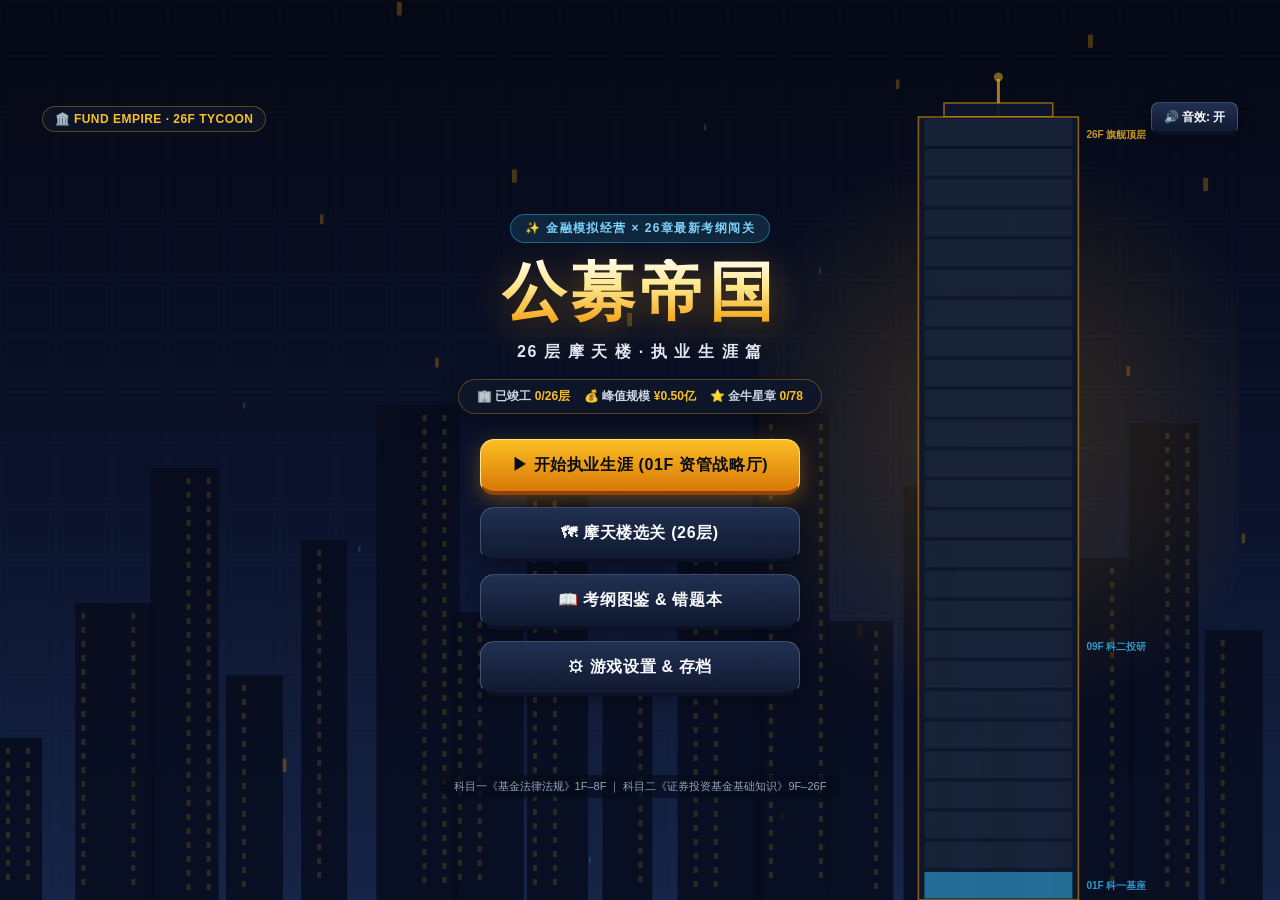
==== dist/index.html @ 286f93d5 "feat: Fund Empire 26F HTML5 financial tycoon exam game & Pages CI" ====
<!DOCTYPE html>
<html lang="zh-CN">
<head>
  <meta charset="UTF-8" />
  <meta name="viewport" content="width=device-width, initial-scale=1.0, maximum-scale=1.0, user-scalable=no, viewport-fit=cover" />
  <meta name="apple-mobile-web-app-capable" content="yes" />
  <meta name="theme-color" content="#060b19" />
  <title>公募帝国：26层摩天楼｜基金从业资格模拟经营游戏</title>
  <link rel="icon" type="image/svg+xml" href="data:image/svg+xml,%3Csvg xmlns='http://www.w3.org/2000/svg' viewBox='0 0 64 64'%3E%3Crect width='64' height='64' rx='14' fill='%230b132b'/%3E%3Cpath d='M20 54V16l12-6 12 6v38H20z' fill='%23f59e0b'/%3E%3Cpath d='M25 22h5v5h-5zm9 0h5v5h-5zm-9 9h5v5h-5zm9 0h5v5h-5zm-9 9h5v5h-5zm9 0h5v5h-5z' fill='%230b132b'/%3E%3C/svg%3E" />
  <style>
:root {
  --bg-deep: #060b19;
  --panel-bg: rgba(13, 22, 44, 0.88);
  --panel-card: rgba(22, 34, 64, 0.9);
  --panel-border: rgba(148, 163, 184, 0.22);
  --gold: #f59e0b;
  --gold-bright: #fbbf24;
  --gold-deep: #b45309;
  --cyan: #38bdf8;
  --cyan-deep: #0284c7;
  --green: #10b981;
  --red: #ef4444;
  --purple: #a855f7;
  --text-main: #f8fafc;
  --text-sub: #cbd5e1;
  --text-muted: #94a3b8;
  --radius-lg: 16px;
  --radius-md: 12px;
  --radius-sm: 8px;
}

* {
  box-sizing: border-box;
  margin: 0;
  padding: 0;
  -webkit-tap-highlight-color: transparent;
}

html,
body {
  width: 100vw;
  height: 100vh;
  height: 100dvh;
  overflow: hidden;
  overscroll-behavior: none;
  background: var(--bg-deep);
  color: var(--text-main);
  font-family: -apple-system, BlinkMacSystemFont, "SF Pro Rounded", "PingFang SC", "Hiragino Sans GB", "Microsoft YaHei", sans-serif;
  user-select: none;
  -webkit-font-smoothing: antialiased;
}

#bg-canvas {
  position: fixed;
  inset: 0;
  width: 100%;
  height: 100%;
  z-index: 0;
  pointer-events: none;
}

#app {
  position: relative;
  z-index: 1;
  width: 100vw;
  height: 100vh;
  height: 100dvh;
  display: flex;
  align-items: center;
  justify-content: center;
  overflow: hidden;
}

/* Main Game Stage Frame */
.game-shell {
  width: min(96vw, 1240px);
  height: min(94dvh, 750px);
  display: flex;
  flex-direction: column;
  position: relative;
  overflow: hidden;
}

.screen {
  display: none;
  width: 100%;
  height: 100%;
  flex-direction: column;
  min-height: 0;
  overflow: hidden;
  animation: fadeScreen 0.2s ease-out;
}

.screen.active {
  display: flex;
}

@keyframes fadeScreen {
  from {
    transform: scale(0.994);
  }
  to {
    transform: scale(1);
  }
}

/* ==================== GAME BUTTONS ==================== */
.g-btn {
  appearance: none;
  border: 1px solid rgba(148, 163, 184, 0.36);
  border-bottom: 3px solid rgba(2, 6, 23, 0.72);
  background: linear-gradient(180deg, rgba(34, 50, 84, 0.96) 0%, rgba(16, 25, 48, 0.98) 100%);
  color: var(--text-main);
  border-radius: var(--radius-md);
  padding: 10px 18px;
  font-size: 14px;
  font-weight: 700;
  cursor: pointer;
  display: inline-flex;
  align-items: center;
  justify-content: center;
  gap: 8px;
  transition: transform 0.1s ease, filter 0.15s ease, border-color 0.15s ease;
  text-decoration: none;
  white-space: nowrap;
  box-shadow: 0 4px 14px rgba(0, 0, 0, 0.28);
}

.g-btn:hover:not(:disabled) {
  filter: brightness(1.12);
  border-color: rgba(251, 191, 36, 0.55);
}

.g-btn:active:not(:disabled) {
  transform: translateY(2px);
  border-bottom-width: 1px;
}

.g-btn:disabled {
  opacity: 0.45;
  cursor: not-allowed;
}

.g-btn-gold {
  background: linear-gradient(180deg, #fbbf24 0%, #d97706 100%);
  color: #090d16;
  border-color: #fde68a;
  border-bottom: 4px solid #92400e;
  box-shadow: 0 6px 20px rgba(245, 158, 11, 0.32);
}

.g-btn-cyan {
  background: linear-gradient(180deg, #38bdf8 0%, #0284c7 100%);
  color: #061224;
  border-color: #bae6fd;
  border-bottom: 4px solid #075985;
}

.g-btn-sm {
  padding: 6px 12px;
  font-size: 12px;
  border-radius: var(--radius-sm);
}

/* ==================== 1. TITLE SCREEN (PURE GAME HOME) ==================== */
#screen-title {
  justify-content: space-between;
  align-items: center;
  padding: clamp(14px, 3dvh, 28px) 16px;
}

.title-top-bar {
  width: 100%;
  display: flex;
  justify-content: space-between;
  align-items: center;
  gap: 10px;
}

.version-tag {
  font-size: 12px;
  font-weight: 700;
  letter-spacing: 0.04em;
  color: var(--gold-bright);
  background: rgba(15, 23, 42, 0.78);
  border: 1px solid rgba(245, 158, 11, 0.35);
  padding: 5px 12px;
  border-radius: 999px;
  white-space: nowrap;
  flex-shrink: 0;
}

.title-hero {
  display: flex;
  flex-direction: column;
  align-items: center;
  text-align: center;
  gap: clamp(8px, 1.8dvh, 16px);
  max-width: 540px;
  width: 100%;
}

.emblem-badge {
  display: inline-flex;
  align-items: center;
  gap: 6px;
  padding: 5px 14px;
  border-radius: 999px;
  background: rgba(56, 189, 248, 0.14);
  border: 1px solid rgba(56, 189, 248, 0.42);
  color: #7dd3fc;
  font-size: 12px;
  font-weight: 800;
  letter-spacing: 0.12em;
}

.game-logo {
  font-size: clamp(38px, 7vw, 64px);
  font-weight: 900;
  line-height: 1.04;
  letter-spacing: 0.08em;
  background: linear-gradient(180deg, #fffbeb 0%, #fde68a 42%, #f59e0b 100%);
  -webkit-background-clip: text;
  background-clip: text;
  color: transparent;
  filter: drop-shadow(0 6px 18px rgba(245, 158, 11, 0.38));
}

.game-subtitle {
  font-size: clamp(13px, 2vw, 16px);
  font-weight: 700;
  color: #e2e8f0;
  letter-spacing: 0.1em;
}

.career-hud-pill {
  display: flex;
  flex-wrap: wrap;
  justify-content: center;
  gap: 8px 14px;
  padding: 8px 18px;
  border-radius: 999px;
  background: rgba(15, 23, 42, 0.86);
  border: 1px solid rgba(245, 158, 11, 0.32);
  font-size: 12px;
  font-weight: 700;
  color: var(--text-sub);
  box-shadow: 0 8px 24px rgba(0, 0, 0, 0.35);
}

.career-hud-pill b {
  color: var(--gold-bright);
}

.title-menu {
  display: flex;
  flex-direction: column;
  gap: clamp(8px, 1.5dvh, 12px);
  width: min(100%, 320px);
  margin-top: clamp(4px, 1dvh, 10px);
}

.title-menu .g-btn {
  width: 100%;
  padding: clamp(11px, 1.9dvh, 15px) 20px;
  font-size: clamp(14px, 2vw, 16px);
  border-radius: 14px;
  letter-spacing: 0.04em;
}

.title-footer {
  font-size: 11px;
  color: var(--text-muted);
  text-align: center;
  background: rgba(6, 11, 25, 0.65);
  padding: 4px 14px;
  border-radius: 999px;
}

/* ==================== SHARED TOP BAR (MAP / PLAY / CODEX) ==================== */
.hud-bar {
  height: 50px;
  flex-shrink: 0;
  background: var(--panel-bg);
  border: 1px solid var(--panel-border);
  border-radius: var(--radius-lg);
  padding: 0 12px;
  display: flex;
  align-items: center;
  justify-content: space-between;
  gap: 8px;
  margin-bottom: 8px;
  backdrop-filter: blur(10px);
}

.hud-left,
.hud-right {
  display: flex;
  align-items: center;
  gap: 8px;
  min-width: 0;
}

/* ==================== 2. LEVEL SELECT MAP (26 FLOORS ZERO SCROLL) ==================== */
.act-tabs {
  display: flex;
  gap: 6px;
  background: rgba(6, 11, 25, 0.7);
  padding: 4px;
  border-radius: 11px;
  border: 1px solid rgba(148, 163, 184, 0.16);
}

.act-tab {
  border: none;
  background: transparent;
  color: var(--text-muted);
  font-size: 13px;
  font-weight: 800;
  padding: 6px 14px;
  border-radius: 8px;
  cursor: pointer;
  transition: all 0.15s ease;
}

.act-tab.active {
  background: linear-gradient(180deg, #f59e0b 0%, #d97706 100%);
  color: #090d16;
  box-shadow: 0 2px 10px rgba(245, 158, 11, 0.35);
}

.subzone-bar {
  display: none;
  justify-content: center;
  align-items: center;
  gap: 8px;
  margin-bottom: 8px;
  flex-shrink: 0;
}

.subzone-bar.visible {
  display: flex;
}

.map-grid-wrap {
  flex: 1;
  min-height: 0;
  background: var(--panel-bg);
  border: 1px solid var(--panel-border);
  border-radius: var(--radius-lg);
  padding: 10px;
  display: grid;
  gap: 8px;
  overflow: hidden;
}

.map-grid-act1 {
  grid-template-columns: repeat(4, minmax(0, 1fr));
  grid-template-rows: repeat(2, minmax(0, 1fr));
}

.map-grid-act2-desktop {
  grid-template-columns: repeat(6, minmax(0, 1fr));
  grid-template-rows: repeat(3, minmax(0, 1fr));
}

.map-grid-act2-paged {
  grid-template-columns: repeat(3, minmax(0, 1fr));
  grid-template-rows: repeat(3, minmax(0, 1fr));
}

.floor-card {
  position: relative;
  background: linear-gradient(165deg, rgba(30, 41, 59, 0.92) 0%, rgba(15, 23, 42, 0.95) 100%);
  border: 1px solid rgba(148, 163, 184, 0.24);
  border-radius: 12px;
  padding: clamp(6px, 1dvh, 11px) clamp(7px, 0.9vw, 12px);
  display: flex;
  flex-direction: column;
  justify-content: space-between;
  cursor: pointer;
  min-height: 0;
  overflow: hidden;
  transition: transform 0.12s ease, border-color 0.15s ease, box-shadow 0.15s ease;
  text-align: left;
  color: var(--text-main);
}

.floor-card:hover:not(.locked) {
  transform: translateY(-2px);
  border-color: var(--gold-bright);
  box-shadow: 0 6px 18px rgba(245, 158, 11, 0.2);
}

.floor-card.cleared {
  border-color: rgba(245, 158, 11, 0.45);
  background: linear-gradient(165deg, rgba(30, 48, 78, 0.94) 0%, rgba(15, 23, 42, 0.96) 100%);
}

.floor-card.current {
  border-color: var(--cyan);
  box-shadow: 0 0 0 1px rgba(56, 189, 248, 0.45), 0 6px 18px rgba(56, 189, 248, 0.22);
}

.floor-card.locked {
  opacity: 0.52;
  cursor: not-allowed;
  filter: grayscale(0.45);
}

.fc-top {
  display: flex;
  justify-content: space-between;
  align-items: center;
  gap: 4px;
}

.fc-num {
  font-size: 11px;
  font-weight: 900;
  padding: 2px 7px;
  border-radius: 6px;
  background: rgba(245, 158, 11, 0.18);
  color: var(--gold-bright);
  letter-spacing: 0.03em;
}

.fc-stars {
  font-size: 11px;
  letter-spacing: 1px;
  color: #475569;
}

.fc-stars .lit {
  color: var(--gold-bright);
  text-shadow: 0 0 6px rgba(251, 191, 36, 0.5);
}

.fc-mid {
  display: flex;
  flex-direction: column;
  gap: 2px;
  min-height: 0;
}

.fc-dept {
  font-size: clamp(12px, 1.3vw, 15px);
  font-weight: 800;
  color: #f8fafc;
  white-space: nowrap;
  overflow: hidden;
  text-overflow: ellipsis;
}

.fc-chap {
  font-size: clamp(10px, 1vw, 11.5px);
  color: var(--text-muted);
  display: -webkit-box;
  -webkit-line-clamp: 2;
  -webkit-box-orient: vertical;
  overflow: hidden;
  line-height: 1.25;
}

.fc-bot {
  display: flex;
  justify-content: space-between;
  align-items: center;
  font-size: 10px;
  color: #7dd3fc;
  font-weight: 700;
  padding-top: 2px;
  border-top: 1px solid rgba(148, 163, 184, 0.12);
}

/* ==================== 3. CORE SIMULATION PLAY STAGE ==================== */
.metrics-strip {
  display: flex;
  align-items: center;
  gap: 8px;
}

.metric-chip {
  background: rgba(6, 11, 25, 0.78);
  border: 1px solid rgba(148, 163, 184, 0.22);
  border-radius: 9px;
  padding: 4px 10px;
  display: flex;
  align-items: center;
  gap: 6px;
  font-size: 12px;
  font-weight: 700;
  white-space: nowrap;
  flex-shrink: 0;
}

.metric-chip b {
  font-variant-numeric: tabular-nums;
}

.play-body {
  flex: 1;
  min-height: 0;
  display: grid;
  grid-template-columns: 45fr 55fr;
  gap: 10px;
  overflow: hidden;
}

.tower-pane {
  display: flex;
  flex-direction: column;
  gap: 8px;
  min-height: 0;
  background: var(--panel-bg);
  border: 1px solid var(--panel-border);
  border-radius: var(--radius-lg);
  padding: 10px;
  overflow: hidden;
}

.canvas-box {
  flex: 1;
  min-height: 0;
  width: 100%;
  border-radius: 12px;
  overflow: hidden;
  border: 1px solid rgba(148, 163, 184, 0.22);
  position: relative;
}

#floor-canvas {
  width: 100%;
  height: 100%;
  display: block;
}

.stance-bar {
  flex-shrink: 0;
  display: grid;
  grid-template-columns: repeat(3, 1fr);
  gap: 6px;
}

.stance-btn {
  border: 1px solid rgba(148, 163, 184, 0.24);
  background: rgba(15, 23, 42, 0.85);
  color: var(--text-sub);
  border-radius: 9px;
  padding: 6px 6px;
  font-size: 11px;
  font-weight: 700;
  cursor: pointer;
  display: flex;
  flex-direction: column;
  align-items: center;
  gap: 2px;
  transition: all 0.14s ease;
}

.stance-btn small {
  font-size: 9.5px;
  color: var(--text-muted);
  font-weight: 500;
}

.stance-btn.active {
  border-color: var(--gold-bright);
  background: rgba(245, 158, 11, 0.16);
  color: #fef3c7;
}

.stance-btn.hint-btn {
  border-color: rgba(56, 189, 248, 0.4);
}

.stance-btn.hint-btn:not(:disabled):hover {
  background: rgba(56, 189, 248, 0.18);
}

.aum-progress-box {
  flex-shrink: 0;
  background: rgba(6, 11, 25, 0.72);
  border-radius: 10px;
  padding: 7px 10px;
  border: 1px solid rgba(148, 163, 184, 0.16);
}

.aum-progress-top {
  display: flex;
  justify-content: space-between;
  font-size: 11px;
  font-weight: 700;
  margin-bottom: 5px;
  color: var(--text-sub);
}

.progress-track {
  width: 100%;
  height: 8px;
  background: #0f172a;
  border-radius: 999px;
  overflow: hidden;
  border: 1px solid rgba(148, 163, 184, 0.2);
}

.progress-fill {
  height: 100%;
  background: linear-gradient(90deg, #38bdf8 0%, #f59e0b 100%);
  border-radius: 999px;
  transition: width 0.35s cubic-bezier(0.22, 1, 0.36, 1);
}

/* Right Command & Order Terminal */
.command-pane {
  display: flex;
  flex-direction: column;
  justify-content: space-between;
  min-height: 0;
  background: var(--panel-bg);
  border: 1px solid var(--panel-border);
  border-radius: var(--radius-lg);
  padding: clamp(10px, 1.8dvh, 18px);
  overflow: hidden;
  gap: 8px;
}

.phase-header {
  display: flex;
  justify-content: space-between;
  align-items: center;
  gap: 8px;
  flex-shrink: 0;
}

.phase-pill {
  display: inline-flex;
  align-items: center;
  gap: 6px;
  font-size: 12px;
  font-weight: 800;
  padding: 4px 11px;
  border-radius: 999px;
  background: rgba(245, 158, 11, 0.16);
  color: var(--gold-bright);
  border: 1px solid rgba(245, 158, 11, 0.35);
}

.phase-pill.boss {
  background: rgba(168, 85, 247, 0.2);
  color: #e9d5ff;
  border-color: rgba(168, 85, 247, 0.45);
}

.cheat-grid {
  flex: 1;
  min-height: 0;
  display: grid;
  grid-template-columns: repeat(2, minmax(0, 1fr));
  grid-template-rows: repeat(2, minmax(0, 1fr));
  gap: 8px;
}

.cheat-card {
  background: var(--panel-card);
  border: 1px solid rgba(56, 189, 248, 0.25);
  border-radius: 11px;
  padding: clamp(8px, 1.3dvh, 12px);
  display: flex;
  flex-direction: column;
  justify-content: center;
  gap: 4px;
  min-height: 0;
}

.cheat-tag {
  font-size: 11.5px;
  font-weight: 800;
  color: #7dd3fc;
}

.cheat-rule {
  font-size: clamp(11.5px, 1.15vw, 13px);
  line-height: 1.4;
  color: var(--text-main);
}

/* Order & Boss Prompt Card */
.order-box {
  background: linear-gradient(180deg, rgba(30, 41, 59, 0.95) 0%, rgba(15, 23, 42, 0.95) 100%);
  border: 1px solid rgba(245, 158, 11, 0.3);
  border-radius: 13px;
  padding: clamp(10px, 1.6dvh, 15px);
  display: flex;
  flex-direction: column;
  gap: 6px;
  flex-shrink: 0;
}

.order-meta {
  display: flex;
  justify-content: space-between;
  align-items: center;
  font-size: 11.5px;
  color: #93c5fd;
  font-weight: 700;
}

.order-prompt {
  font-size: clamp(13px, 1.35vw, 15.5px);
  font-weight: 700;
  line-height: 1.45;
  color: #f8fafc;
}

.options-stack {
  flex: 1;
  min-height: 0;
  display: flex;
  flex-direction: column;
  justify-content: center;
  gap: clamp(6px, 1.1dvh, 10px);
}

.opt-btn {
  width: 100%;
  text-align: left;
  background: rgba(30, 41, 59, 0.88);
  border: 1px solid rgba(148, 163, 184, 0.28);
  border-bottom: 3px solid rgba(2, 6, 23, 0.65);
  border-radius: 11px;
  padding: clamp(8px, 1.35dvh, 13px) 12px;
  color: var(--text-main);
  font-size: clamp(12.5px, 1.2vw, 14px);
  font-weight: 700;
  cursor: pointer;
  display: flex;
  align-items: center;
  gap: 10px;
  transition: all 0.12s ease;
}

.opt-btn:hover:not(:disabled) {
  border-color: var(--gold-bright);
  background: rgba(51, 65, 85, 0.92);
}

.opt-btn.eliminated {
  opacity: 0.3;
  text-decoration: line-through;
  pointer-events: none;
}

.opt-btn.correct {
  background: rgba(16, 185, 129, 0.22);
  border-color: #10b981;
  color: #d1fae5;
}

.opt-btn.wrong {
  background: rgba(239, 68, 68, 0.22);
  border-color: #ef4444;
  color: #fee2e2;
}

.opt-key {
  width: 24px;
  height: 24px;
  border-radius: 7px;
  background: rgba(15, 23, 42, 0.9);
  border: 1px solid rgba(245, 158, 11, 0.4);
  color: var(--gold-bright);
  font-size: 12px;
  font-weight: 900;
  display: inline-flex;
  align-items: center;
  justify-content: center;
  flex-shrink: 0;
}

.feedback-banner {
  background: rgba(15, 23, 42, 0.95);
  border-left: 4px solid var(--gold-bright);
  border-radius: 10px;
  padding: 9px 12px;
  font-size: clamp(11.5px, 1.1vw, 13px);
  line-height: 1.4;
  color: #e2e8f0;
  flex-shrink: 0;
}

.feedback-banner.good {
  border-left-color: var(--green);
  background: rgba(6, 78, 59, 0.35);
}

.feedback-banner.bad {
  border-left-color: var(--red);
  background: rgba(127, 29, 29, 0.35);
}

/* Result Panel inside Command Pane */
.result-card {
  flex: 1;
  min-height: 0;
  display: flex;
  flex-direction: column;
  align-items: center;
  justify-content: center;
  text-align: center;
  gap: clamp(8px, 1.5dvh, 14px);
  padding: 8px;
}

.big-stars {
  font-size: clamp(32px, 5vw, 48px);
  letter-spacing: 8px;
  color: #334155;
}

.big-stars .lit {
  color: var(--gold-bright);
  filter: drop-shadow(0 0 12px rgba(251, 191, 36, 0.65));
}

.result-stats-grid {
  width: 100%;
  display: grid;
  grid-template-columns: repeat(3, 1fr);
  gap: 8px;
}

.res-stat {
  background: rgba(15, 23, 42, 0.85);
  border: 1px solid rgba(148, 163, 184, 0.2);
  border-radius: 10px;
  padding: 8px;
  font-size: 11px;
  color: var(--text-muted);
}

.res-stat b {
  display: block;
  font-size: 15px;
  color: var(--text-main);
  margin-top: 2px;
}

/* ==================== 4. CODEX & WRONG BOOK SCREEN ==================== */
.codex-layout {
  flex: 1;
  min-height: 0;
  display: flex;
  flex-direction: column;
  gap: 8px;
  background: var(--panel-bg);
  border: 1px solid var(--panel-border);
  border-radius: var(--radius-lg);
  padding: 12px;
  overflow: hidden;
}

.floor-pills-row {
  display: grid;
  grid-template-columns: repeat(13, minmax(0, 1fr));
  gap: 4px;
  flex-shrink: 0;
}

.f-pill {
  border: 1px solid rgba(148, 163, 184, 0.24);
  background: rgba(15, 23, 42, 0.8);
  color: var(--text-muted);
  border-radius: 6px;
  padding: 5px 2px;
  font-size: 11px;
  font-weight: 800;
  cursor: pointer;
  text-align: center;
}

.f-pill.active {
  background: var(--gold);
  color: #090d16;
  border-color: var(--gold-bright);
}

.codex-detail-head {
  display: flex;
  justify-content: space-between;
  align-items: center;
  padding: 6px 10px;
  background: rgba(6, 11, 25, 0.65);
  border-radius: 10px;
  flex-shrink: 0;
}

/* ==================== MODAL OVERLAY (CHEATSHEET / SETTINGS) ==================== */
.modal-mask {
  position: absolute;
  inset: 0;
  z-index: 50;
  background: rgba(4, 8, 20, 0.82);
  backdrop-filter: blur(6px);
  display: none;
  align-items: center;
  justify-content: center;
  padding: 14px;
}

.modal-mask.open {
  display: flex;
}

.modal-card {
  width: min(100%, 540px);
  max-height: 90dvh;
  background: #0f172a;
  border: 1px solid rgba(245, 158, 11, 0.45);
  border-radius: 18px;
  padding: 18px;
  display: flex;
  flex-direction: column;
  gap: 12px;
  box-shadow: 0 20px 50px rgba(0, 0, 0, 0.65);
  overflow: hidden;
}

.modal-head {
  display: flex;
  justify-content: space-between;
  align-items: center;
  font-size: 16px;
  font-weight: 800;
  color: var(--gold-bright);
}

.setting-row {
  display: flex;
  justify-content: space-between;
  align-items: center;
  padding: 10px 12px;
  background: rgba(30, 41, 59, 0.65);
  border-radius: 10px;
  font-size: 13px;
  font-weight: 700;
}

/* ==================== MOBILE HANDHELD ADAPTATION (< 860px) ==================== */
@media (max-width: 859px) {
  #app {
    width: 100%;
  }

  .game-shell {
    width: 100%;
    max-width: 100vw;
    height: 100vh;
    height: 100dvh;
    padding: max(6px, env(safe-area-inset-top)) 8px max(8px, env(safe-area-inset-bottom));
  }

  .hud-bar {
    height: 44px;
    padding: 0 7px;
    margin-bottom: 6px;
    border-radius: 12px;
    gap: 4px;
  }

  .hud-left,
  .hud-right {
    gap: 5px;
  }

  .g-btn-sm {
    padding: 5px 8px;
    font-size: 11px;
  }

  .version-tag {
    padding: 4px 8px;
    font-size: 11px;
  }

  .act-tabs {
    padding: 3px;
    gap: 3px;
  }

  .act-tab {
    padding: 5px 7px;
    font-size: 11px;
    white-space: nowrap;
  }

  .subzone-bar {
    gap: 6px;
    margin-bottom: 6px;
  }

  .subzone-bar .g-btn-sm {
    flex: 1;
    padding: 6px 6px;
    font-size: 11px;
  }

  .map-grid-wrap {
    padding: 6px;
    gap: 6px;
  }

  .map-grid-act1 {
    grid-template-columns: repeat(2, minmax(0, 1fr));
    grid-template-rows: repeat(4, minmax(0, 1fr));
  }

  /* Mobile Play Stage: Top Tower Cutaway (31%) + Bottom Command Deck (69%) */
  .play-body {
    grid-template-columns: 1fr;
    grid-template-rows: 31fr 69fr;
    gap: 6px;
  }

  .tower-pane {
    padding: 6px;
    gap: 5px;
  }

  .aum-progress-box {
    display: none;
  }

  .stance-btn {
    padding: 5px 4px;
    font-size: 10.5px;
  }

  .stance-btn small {
    display: none;
  }

  .command-pane {
    padding: 9px;
    gap: 6px;
  }

  .cheat-grid {
    grid-template-columns: 1fr;
    grid-template-rows: repeat(4, minmax(0, 1fr));
    gap: 5px;
  }

  .cheat-card {
    padding: 5px 9px;
    gap: 2px;
  }

  .cheat-tag {
    font-size: 10.5px;
  }

  .cheat-rule {
    font-size: 11px;
    line-height: 1.26;
  }

  .metrics-strip {
    gap: 4px;
  }

  .metric-chip {
    padding: 3px 5px;
    font-size: 10.5px;
    gap: 2px;
  }

  .hide-mobile {
    display: none !important;
  }

  .floor-pills-row {
    grid-template-columns: repeat(9, minmax(0, 1fr));
  }
}

/* Short-screen mobile (e.g. iPhone SE 375x667) compact spacing */
@media (max-width: 859px) and (max-height: 730px) {
  .play-body {
    grid-template-rows: 26fr 74fr;
    gap: 5px;
  }

  .command-pane {
    padding: 7px 8px;
    gap: 5px;
  }

  .order-box {
    padding: 7px 10px;
    gap: 3px;
  }

  .order-prompt {
    font-size: 12.5px;
    line-height: 1.32;
  }

  .options-stack {
    gap: 5px;
  }

  .opt-btn {
    padding: 6px 9px;
    font-size: 12px;
    border-radius: 9px;
  }

  .opt-key {
    width: 20px;
    height: 20px;
    font-size: 11px;
  }

  .feedback-banner {
    padding: 6px 9px;
    font-size: 11px;
    line-height: 1.32;
  }
}

  </style>
</head>
<body>
  <canvas id="bg-canvas"></canvas>

  <div id="app">
    <div class="game-shell">

      <!-- ==================== 1. PURE GAME TITLE SCREEN ==================== -->
      <section id="screen-title" class="screen active">
        <div class="title-top-bar">
          <span class="version-tag">🏛️ FUND EMPIRE · 26F TYCOON</span>
          <button id="btn-title-sound" class="g-btn g-btn-sm">🔊 音效: 开</button>
        </div>

        <div class="title-hero">
          <div class="emblem-badge">✨ 金融模拟经营 × 26章最新考纲闯关</div>
          <h1 class="game-logo">公募帝国</h1>
          <p class="game-subtitle">26 层 摩 天 楼 · 执 业 生 涯 篇</p>
          <div id="title-career-pill" class="career-hud-pill">
            <span>🏢 已竣工 <b>0/26层</b></span>
            <span>💰 峰值规模 <b>¥0.50亿</b></span>
            <span>⭐ 金牛星章 <b>0/78</b></span>
          </div>

          <nav class="title-menu" aria-label="游戏主菜单">
            <button id="btn-start-career" class="g-btn g-btn-gold">▶ 开始执业生涯</button>
            <button id="btn-open-map" class="g-btn">🗺 摩天楼选关 (26层)</button>
            <button id="btn-open-codex" class="g-btn">📖 考纲图鉴 & 错题本</button>
            <button id="btn-open-settings" class="g-btn">⚙ 游戏设置 & 存档</button>
          </nav>
        </div>

        <div class="title-footer">
          科目一《基金法律法规》1F–8F ｜ 科目二《证券投资基金基础知识》9F–26F
        </div>
      </section>

      <!-- ==================== 2. 26-FLOOR LEVEL SELECT SCREEN ==================== -->
      <section id="screen-map" class="screen">
        <header class="hud-bar">
          <div class="hud-left">
            <button id="btn-map-home" class="g-btn g-btn-sm">◀<span class="hide-mobile"> 主菜单</span></button>
            <div class="act-tabs">
              <button id="tab-act1" class="act-tab active">🛡️ 科目一<span class="hide-mobile">·基座</span> (1-8F)</button>
              <button id="tab-act2" class="act-tab">📈 科目二<span class="hide-mobile">·中枢</span> (9-26F)</button>
            </div>
          </div>
          <div class="hud-right">
            <button id="btn-free-unlock" class="g-btn g-btn-sm">🔒 闯关</button>
            <span id="map-star-badge" class="version-tag">⭐ 0/78</span>
          </div>
        </header>

        <div id="map-subzone" class="subzone-bar">
          <button id="sub-p0" class="g-btn g-btn-sm g-btn-gold">🏢 09F–17F 中低区<span class="hide-mobile">（投资工具与组合）</span></button>
          <button id="sub-p1" class="g-btn g-btn-sm">🏙️ 18F–26F 高区<span class="hide-mobile">（交易估值与销售）</span></button>
        </div>

        <div id="map-grid" class="map-grid-wrap map-grid-act1"></div>
      </section>

      <!-- ==================== 3. CORE SIMULATION PLAY STAGE ==================== -->
      <section id="screen-play" class="screen">
        <header class="hud-bar">
          <div class="hud-left">
            <button id="btn-play-back" class="g-btn g-btn-sm">◀<span class="hide-mobile"> 选关</span></button>
            <div style="min-width:0">
              <div id="play-floor-title" style="font-size:13px;font-weight:900;color:var(--gold-bright);white-space:nowrap;overflow:hidden;text-overflow:ellipsis">01F · 资管战略厅</div>
              <div id="play-chap-sub" class="hide-mobile" style="font-size:10.5px;color:var(--text-muted);white-space:nowrap;overflow:hidden;text-overflow:ellipsis">科目一 · 第1章</div>
            </div>
          </div>

          <div class="hud-right metrics-strip">
            <div class="metric-chip" title="当前基金管理规模">💰 <span class="hide-mobile">规模</span> <b id="hud-aum" style="color:#fbbf24">¥0.50亿</b></div>
            <div class="metric-chip" title="基金单位份额净值">📈 <span class="hide-mobile">净值</span> <b id="hud-nav">1.0000</b></div>
            <div class="metric-chip" title="监管合规护盾（归零停业整顿）">🛡️ <span class="hide-mobile">合规</span> <b id="hud-comp">85</b></div>
            <button id="btn-play-cheat" class="g-btn g-btn-sm g-btn-cyan">📘<span class="hide-mobile"> 秘籍</span></button>
          </div>
        </header>

        <div class="play-body">
          <!-- Left / Top: Live Animated Skyscraper Floor Cutaway -->
          <div class="tower-pane">
            <div class="canvas-box">
              <canvas id="floor-canvas"></canvas>
            </div>
            <div class="aum-progress-box">
              <div class="aum-progress-top">
                <span>🏆 二星规模目标进度</span>
                <span id="aum-bar-label">¥0.50亿 / 目标 ¥0.90亿</span>
              </div>
              <div class="progress-track">
                <div id="aum-bar-fill" class="progress-fill" style="width:55%"></div>
              </div>
            </div>
            <div class="stance-bar">
              <button id="stance-safe" class="stance-btn">
                🛡️ 稳健合规
                <small>违规扣盾减半</small>
              </button>
              <button id="stance-growth" class="stance-btn">
                🚀 规模冲刺
                <small>AUM增幅×1.32</small>
              </button>
              <button id="btn-use-hint" class="stance-btn hint-btn">
                🔍 投研内参
                <small>排除1个错项</small>
              </button>
            </div>
          </div>

          <!-- Right / Bottom: Executive Command & Order Terminal -->
          <div id="command-pane" class="command-pane"></div>
        </div>
      </section>

      <!-- ==================== 4. SYLLABUS CODEX & MISTAKE DRILL ==================== -->
      <section id="screen-codex" class="screen">
        <header class="hud-bar">
          <div class="hud-left">
            <button id="btn-codex-home" class="g-btn g-btn-sm">◀<span class="hide-mobile"> 主菜单</span></button>
            <div class="act-tabs">
              <button id="tab-codex-cards" class="act-tab active">📘 <span class="hide-mobile">26章</span>考纲图鉴</button>
              <button id="tab-codex-mistakes" class="act-tab">🩹 错题特训 (0)</button>
            </div>
          </div>
        </header>
        <div id="codex-body" class="codex-layout"></div>
      </section>

      <!-- ==================== MODAL: CHAPTER CHEATSHEET ==================== -->
      <div id="modal-cheat" class="modal-mask">
        <div class="modal-card">
          <div class="modal-head">
            <span id="modal-cheat-title">📘 本章执业秘籍</span>
            <button class="g-btn g-btn-sm" data-close-modal>✕ 关闭</button>
          </div>
          <div id="modal-cheat-list" style="display:flex;flex-direction:column;gap:8px"></div>
        </div>
      </div>

      <!-- ==================== MODAL: GAME SETTINGS ==================== -->
      <div id="modal-settings" class="modal-mask">
        <div class="modal-card">
          <div class="modal-head">
            <span>⚙ 游戏设置 & 执业档案</span>
            <button class="g-btn g-btn-sm" data-close-modal>✕ 关闭</button>
          </div>
          <div class="setting-row">
            <span>🎵 游戏合成音效</span>
            <button id="set-sound-btn" class="g-btn g-btn-sm">🔊 已开启</button>
          </div>
          <div class="setting-row">
            <span>🌆 摩天楼天际线主题</span>
            <button id="set-theme-btn" class="g-btn g-btn-sm">🌃 夜幕陆家嘴</button>
          </div>
          <div class="setting-row">
            <span>🗺 选关解锁模式</span>
            <button id="set-unlock-btn" class="g-btn g-btn-sm">🔒 按章节闯关解锁</button>
          </div>
          <div class="setting-row">
            <span>🗑️ 清空本地建造进度</span>
            <button id="set-reset-btn" class="g-btn g-btn-sm" style="color:#fca5a5;border-color:rgba(239,68,68,0.4)">重置存档</button>
          </div>
        </div>
      </div>

    </div>
  </div>

  <script>
window.LEVELS_ACT1 = [
  {
    floor: 1,
    act: 1,
    chapterCode: "科目一 · 第1章",
    chapterTitle: "金融市场与资产管理",
    deptName: "资管战略厅",
    themeIcon: "🏛️",
    floorColor: "#f59e0b",
    startAum: 0.5,
    targetAum: 0.9,
    cheatSheet: [
      { tag: "市场期限分类", rule: "货币市场期限≤1年（拆借/回购/票据/国库券）；资本市场>1年（股票/中长债）。" },
      { tag: "融资方式辨析", rule: "直接融资发股发债、投资者自担风险；间接融资经银行信贷中介、风险集中于银行。" },
      { tag: "金融市场功能", rule: "资金融通是首要基本功能；兼具价格发现、提供流动性、风险管理与降成本功能。" },
      { tag: "资产管理本质", rule: "受人之托、代人理财；信托关系为基础，受托财产独立破产隔离、买者自负。" }
    ],
    workOrders: [
      {
        desk: "trading",
        type: "精算",
        sender: "货币交易员·陈默",
        prompt: "筹备期首笔现金管理账户拟建仓，交易台报送三组标的期限方案，请严格按货币市场工具期限红线拍板准入组合。",
        options: [
          { label: "配置5年期地方政府债与高息蓝筹股", ok: false, aumPct: -10, navPct: -1.8, comp: -20, note: "5年债与股票均属期限>1年的资本市场工具，违反货币市场≤1年红线。" },
          { label: "配置7天质押式回购与180天期国库券", ok: true, aumPct: 24, navPct: 2.1, comp: 8, note: "货币市场工具期限≤1年，7天回购与半年期国库券高流动低风险，完全合规。" },
          { label: "配置3年期AA+企业中期票据锁息", ok: false, aumPct: -12, navPct: -1.5, comp: -20, note: "3年期中票期限超过1年，属于资本市场中长期债务工具，不得混入货币池。" }
        ]
      },
      {
        desk: "product",
        type: "拍板",
        sender: "机构总监·林薇",
        prompt: "某制造企业拟发债融资2亿元并邀我司产品认购，对方财务询问发债是否属间接融资及违约能否由承销券商兜底。",
        options: [
          { label: "明确发债属直接融资，投资人按净值自担风险", ok: true, aumPct: 23, navPct: 2.4, comp: 8, note: "企业发行股票债券属直接融资，券商仅作承销中介，信用风险由投资者自担。" },
          { label: "告知经券商承销即转为间接融资且由券商刚兑", ok: false, aumPct: -11, navPct: -2.0, comp: -22, note: "银行存贷才是典型间接融资；券商承销债券仍属直接融资，严禁承诺兜底。" },
          { label: "签抽屉协议由我司固有资金为该批债券保本", ok: false, aumPct: -14, navPct: -2.8, comp: -30, note: "资管本质是受人之托代人理财，打破刚兑、买者自负，严禁管理人保本兜底。" }
        ]
      },
      {
        desk: "compliance",
        type: "审单",
        sender: "法务主管·沈清",
        prompt: "战略厅起草《受托财产管理章程》，需明确客户委托资产与公司固有资金的账户关系及极端清算归属，请审定条款。",
        options: [
          { label: "委托资金并入公司基本户统筹划拨增效", ok: false, aumPct: -13, navPct: -2.2, comp: -28, note: "严禁受托财产与管理人固有财产混同运作，必须独立建账、分别管理。" },
          { label: "公司若破产清算，委托资产优先抵偿公司债务", ok: false, aumPct: -15, navPct: -3.0, comp: -30, note: "受托资管财产独立于管理人固有财产，具备破产隔离效力，绝不归入清算财产。" },
          { label: "委托财产独立托管建账，管理人破产时严格隔离", ok: true, aumPct: 22, navPct: 1.9, comp: 10, note: "资管以信托关系为基础，受托财产独立于管理人与托管人固有财产，破产隔离。" }
        ]
      },
      {
        desk: "product",
        type: "审单",
        sender: "首席策略·顾言",
        prompt: "新员工路演材料将“彻底消除市场波动风险”列为金融市场首要功能，并质疑二级市场不为企业直接筹资，请批复。",
        options: [
          { label: "改为首要功能是确保所有参与者稳获正收益", ok: false, aumPct: -10, navPct: -1.6, comp: -20, note: "金融市场可分散与转移风险，但无法消除系统性风险，更不保证稳赚收益。" },
          { label: "纠偏首要功能为资金融通，补齐流动性定价", ok: true, aumPct: 24, navPct: 2.3, comp: 6, note: "资金融通是金融市场首要基本功能；二级市场提供流动性与价格发现支撑发行。" },
          { label: "采纳其观点，关闭二级市场研究与交易席位", ok: false, aumPct: -12, navPct: -2.5, comp: -10, note: "二级市场提供流动性与价格发现功能，是一级市场直接融资顺利运行的基石。" }
        ]
      }
    ],
    bossQuestions: [
      {
        q: "按照交易标的物的期限分类，下列金融工具中属于货币市场工具的是（ ）。",
        opts: ["180天期商业票据", "5年期记账式国债", "沪深主板普通股股票", "3年期公司债券"],
        ans: 0,
        exp: "货币市场又称短期金融市场，融通期限在1年及1年以内；180天期商业票据≤1年属货币市场工具，其余均属资本市场工具。"
      },
      {
        q: "在现代经济体系中，金融市场最基本、最首要的功能是（ ）。",
        opts: ["消除系统性金融风险", "资金融通", "替代政府宏观调控", "保证资产刚性增值"],
        ans: 1,
        exp: "金融市场的五大功能包括资金融通、价格发现、提供流动性、风险管理和降低搜寻与信息成本，其中资金融通是首要功能。"
      },
      {
        q: "关于资产管理业务的本质与直接、间接融资区分，下列表述正确的是（ ）。",
        opts: ["银行吸收存款发放贷款属于直接融资", "企业发行公司债券属于间接融资", "管理人须以固有财产为受托资产兜底保本", "资产管理的核心本质是受人之托、代人理财"],
        ans: 3,
        exp: "银行信贷属间接融资，发股发债属直接融资；资管核心本质是“受人之托、代人理财”，财产独立且打破刚兑、买者自负。"
      }
    ]
  },
  {
    floor: 2,
    act: 1,
    chapterCode: "科目一 · 第2章",
    chapterTitle: "基金概述",
    deptName: "产品创设部",
    themeIcon: "📦",
    floorColor: "#38bdf8",
    startAum: 0.9,
    targetAum: 1.6,
    cheatSheet: [
      { tag: "契约vs公司型", rule: "契约型依基金合同设立、无法人资格（我国公募采用）；公司型依公司章程设独立法人。" },
      { tag: "开放vs封闭式", rule: "开放式份额不固定、按未知价NAV场外申赎；封闭式份额固定、存续期内交易所二级转让。" },
      { tag: "公募vs私募", rule: "公募面向不特定公众公开募集、信披严门槛低；私募面向特定合格投资者非公开募集。" },
      { tag: "股债基三者辨析", rule: "经济关系：股票所有权、债券债权债务、契约型基金信托关系；基金属间接投资工具。" }
    ],
    workOrders: [
      {
        desk: "product",
        type: "拍板",
        sender: "产品总监·唐宁",
        prompt: "创设部拟申报我司首只国内标准公募权益基金，外资顾问提议按美国惯例注册为公司型独立法人并设基金董事会。",
        options: [
          { label: "采用契约型架构，拟定基金合同明确三方权责", ok: true, aumPct: 24, navPct: 2.2, comp: 9, note: "我国公募基金均采用契约型，依据基金合同设立，不设独立法人及基金董事会。" },
          { label: "工商注册为股份有限公司型公募并发放股票", ok: false, aumPct: -11, navPct: -1.5, comp: -22, note: "混淆契约型与公司型基金；我国现行公募基金依基金合同设立，不具有法人资格。" },
          { label: "取消托管人席位，仅由管理人与持有人签约", ok: false, aumPct: -14, navPct: -2.4, comp: -28, note: "契约型公募基金当事人必须包含基金管理人、基金托管人和基金份额持有人三方。" }
        ]
      },
      {
        desk: "trading",
        type: "审单",
        sender: "运营主管·徐航",
        prompt: "三年封闭运作期内的封闭式基金遭遇大客户来电，要求今日按最新份额净值向我司直接赎回500万份变现，请处置。",
        options: [
          { label: "特批后台打开赎回通道按昨日净值直接兑付", ok: false, aumPct: -13, navPct: -2.6, comp: -26, note: "封闭式基金在封闭存续期内份额总额固定不变，投资人不得向管理人申请赎回。" },
          { label: "婉拒场外赎回，指引客户通过交易所二级市场转让", ok: true, aumPct: 22, navPct: 2.0, comp: 8, note: "封闭式基金份额固定不可赎回，持有人可在证券交易所上市交易向他人转让份额。" },
          { label: "动用公司自有资金在场外原价回购客户份额", ok: false, aumPct: -12, navPct: -2.0, comp: -25, note: "严禁场外违规私下受让兑付，封闭期内变现须通过证券交易所二级市场竞价交易。" }
        ]
      },
      {
        desk: "compliance",
        type: "审单",
        sender: "合规专员·陆瑶",
        prompt: "市场部提交新基金宣传折页，宣称“买入契约型基金即成为基金管理公司股东，资金直投工厂实业且稳如国债”。",
        options: [
          { label: "原文签发，用股东身份吸引散户踊跃认购", ok: false, aumPct: -14, navPct: -2.5, comp: -28, note: "严重概念混淆且误导宣传！契约型基金持有人是信托受益人而非管理公司股东。" },
          { label: "仅删去国债字眼，保留成为股东与直投实业表述", ok: false, aumPct: -10, navPct: -1.6, comp: -22, note: "股票债券直投实业属直接投资工具；基金主要投向有价证券，属于间接投资工具。" },
          { label: "驳回重改：明确信托受益关系与证券间接投资属性", ok: true, aumPct: 23, navPct: 2.3, comp: 10, note: "契约型基金反映信托关系，投向有价证券属间接投资工具，风险介于股票与债券间。" }
        ]
      },
      {
        desk: "product",
        type: "拍板",
        sender: "渠道总监·林薇",
        prompt: "互联网代销平台建议将1元起购产品设为私募专户以规避定期净值披露，同时在短视频平台向全网散户公开带货。",
        options: [
          { label: "否决：面向公众公开募集须走公募并严格信披", ok: true, aumPct: 25, navPct: 2.5, comp: 9, note: "向不特定公众公开募集且低门槛的产品必须注册为公募基金，私募严禁公开宣传。" },
          { label: "采纳方案，备案为私募并在直播间挂1元秒杀链接", ok: false, aumPct: -15, navPct: -3.2, comp: -30, note: "私募基金严禁公开宣传推介且须面向特定合格投资者，向公众1元带货涉嫌非法集资！" },
          { label: "设为公募基金但签订保密协议拒绝披露季报年报", ok: false, aumPct: -12, navPct: -2.0, comp: -25, note: "公募基金涉及社会公众利益，必须依法履行严格、公开、定期的法定信息披露义务。" }
        ]
      }
    ],
    bossQuestions: [
      {
        q: "证券投资基金与股票、债券所反映的经济关系不同，契约型基金反映的是（ ）。",
        opts: ["所有权关系", "债权债务关系", "信托关系", "合伙连带关系"],
        ans: 2,
        exp: "股票反映所有权关系，债券反映债权债务关系，而契约型证券投资基金反映的是受托理财的信托关系。"
      },
      {
        q: "关于开放式基金与封闭式基金的主要区别，下列说法错误的是（ ）。",
        opts: ["封闭式基金投资者可随时向管理人赎回份额", "封闭式基金存续期内份额总额固定不变", "开放式基金份额总额不固定，可按净值申赎", "开放式基金通常需保留一定现金应对赎回"],
        ans: 0,
        exp: "封闭式基金在合同期限内份额固定，持有人不得向基金管理人申请赎回，只能在证券交易所二级市场转让。"
      },
      {
        q: "关于契约型基金与公司型基金的比较，下列表述正确的是（ ）。",
        opts: ["契约型基金具有独立法人资格", "契约型基金依据公司章程设立运作", "我国公募基金普遍采用公司型组织形式", "公司型基金投资者是基金公司的股东"],
        ans: 3,
        exp: "公司型基金依公司章程设立、具独立法人资格，投资者为公司股东；契约型基金依基金合同设立、无法人资格。"
      }
    ]
  },
  {
    floor: 3,
    act: 1,
    chapterCode: "科目一 · 第3章",
    chapterTitle: "基金法律法规体系和监管体系",
    deptName: "法务监管部",
    themeIcon: "⚖️",
    floorColor: "#818cf8",
    startAum: 1.6,
    targetAum: 2.8,
    cheatSheet: [
      { tag: "法律效力层级", rule: "《证券投资基金法》由全国人大常委会制定属国家法律，效力高于行政法规与部门规章。" },
      { tag: "监管首要目标", rule: "保护投资人及相关当事人的合法权益是基金监管的首要目标；坚持依法、审慎、三公原则。" },
      { tag: "证监会行政监管", rule: "依法履行公募基金注册、基金管理公司核准、现场与非现场检查、行政处罚等行政职责。" },
      { tag: "基金业协会自律", rule: "管理人和托管人应当加入协会；协会负责私募登记备案、从业资格管理与行业自律处分。" }
    ],
    workOrders: [
      {
        desk: "compliance",
        type: "拍板",
        sender: "法务总监·沈清",
        prompt: "新筹备的公募产品与一只私募股权基金同步推进，业务员将两套材料全部打包寄往基金业协会申请审批核准，请纠偏。",
        options: [
          { label: "两只产品均报送中国证监会等待实质行政审批", ok: false, aumPct: -10, navPct: -1.4, comp: -18, note: "私募基金设立与发行不设行政审批，由基金业协会自律备案；公募也已改为注册制。" },
          { label: "公募报中国证监会注册，私募赴基金业协会备案", ok: true, aumPct: 24, navPct: 2.3, comp: 9, note: "公募基金由中国证监会依法实施募集注册制；私募基金在募集完毕后报基金业协会备案。" },
          { label: "两只产品均无需报备，直接向社会公开发售", ok: false, aumPct: -15, navPct: -3.0, comp: -30, note: "未经中国证监会依法注册擅自公开募集基金属严重违法行为，将受严厉行政乃至刑事追责。" }
        ]
      },
      {
        desk: "compliance",
        type: "审单",
        sender: "外联专员·周然",
        prompt: "财务部审核年度会费预算时提出：为节约开支，我司作为公募基金管理人今年不再加入中国证券投资基金业协会。",
        options: [
          { label: "驳回：基金管理人依法应当加入基金业协会", ok: true, aumPct: 22, navPct: 2.0, comp: 10, note: "《基金法》明确基金管理人、基金托管人应当加入基金业协会，基金服务机构可以加入。" },
          { label: "批准退会，改为自愿参加地方民间沙龙", ok: false, aumPct: -13, navPct: -2.1, comp: -26, note: "依《基金法》规定，基金管理人、基金托管人应当加入基金业协会，属法定强制会员！" },
          { label: "强制合作外包服务机构作为法定会员入会", ok: false, aumPct: -9, navPct: -1.2, comp: -15, note: "管理人与托管人是“应当”加入协会，基金服务机构是“可以”加入协会，不得混淆。" }
        ]
      },
      {
        desk: "product",
        type: "拍板",
        sender: "总经理·陆成",
        prompt: "公司年度经营纲领讨论会上，股东代表提议将“股东分红最大化”写入风控总则首位，高于持有人权益保护，请表态。",
        options: [
          { label: "附议股东提案，将管理费创收列为最高准则", ok: false, aumPct: -14, navPct: -2.8, comp: -28, note: "背离基金监管首要目标！损害投资人合法权益必触发监管重罚与品牌崩塌。" },
          { label: "折中：牛市护持有人，熊市优先保股东利润", ok: false, aumPct: -12, navPct: -2.2, comp: -25, note: "任何市场环境下，保护基金份额持有人合法权益均优先于管理人及股东利益。" },
          { label: "将保护投资人及相关当事人合法权益列为首要目标", ok: true, aumPct: 23, navPct: 2.5, comp: 10, note: "保护投资人及相关当事人的合法权益是基金监管的首要目标，也是一切业务不可逾越的准则。" }
        ]
      },
      {
        desk: "trading",
        type: "审单",
        sender: "风控主管·韩冰",
        prompt: "友商某从业人员因违规推介被基金业协会采取自律措施，内部合规简报误写为“协会对其处以50万元行政罚款并拘留”。",
        options: [
          { label: "照发简报，震慑前线销售人员严守底线", ok: false, aumPct: -9, navPct: -1.2, comp: -18, note: "法理常识错误！基金业协会是自律组织，无权实施行政罚款或行政拘留。" },
          { label: "更正：协会施纪律处分，行政罚款归证监会", ok: true, aumPct: 22, navPct: 1.9, comp: 8, note: "协会行使行业自律管理（谈话提醒、谴责、取消从业资格等）；罚款等行政处罚归证监会。" },
          { label: "改为由证券交易所直接判处有期徒刑", ok: false, aumPct: -12, navPct: -1.8, comp: -22, note: "证券交易所同样属自律组织；刑事处罚权专属于人民法院，行政处罚权属证监会。" }
        ]
      }
    ],
    bossQuestions: [
      {
        q: "在我国基金法律法规体系中，法律效力层级最高的核心法律是（ ）。",
        opts: ["《公开募集证券投资基金运作管理办法》", "《中华人民共和国证券投资基金法》", "《私募投资基金监督管理条例》", "《基金从业人员管理规则》"],
        ans: 1,
        exp: "《中华人民共和国证券投资基金法》由全国人大常委会制定通过，属于国家法律，效力层级高于行政法规、部门规章及自律规则。"
      },
      {
        q: "我国证券投资基金监管的首要目标是（ ）。",
        opts: ["保护投资人及相关当事人的合法权益", "确保基金管理公司盈利增长", "消除证券市场价格波动", "扩大行业资产管理总规模"],
        ans: 0,
        exp: "基金监管三大目标中，“保护投资人及相关当事人的合法权益”居于首位，是基金监管的出发点和落脚点。"
      },
      {
        q: "下列职责中，属于中国证券投资基金业协会自律管理职责的是（ ）。",
        opts: ["核准公募基金管理公司设立", "对违法机构处以没收违法所得和罚款", "办理非公开募集基金的登记和备案", "依法冻结涉案资金账户"],
        ans: 2,
        exp: "私募基金登记备案、从业资格考试与执业管理属基金业协会自律职责；核准设立、行政罚款、冻结账户属中国证监会行政监管职权。"
      }
    ]
  },
  {
    floor: 4,
    act: 1,
    chapterCode: "科目一 · 第4章",
    chapterTitle: "基金市场参与主体及其从业人员的法规要求",
    deptName: "执业准入处",
    themeIcon: "🪪",
    floorColor: "#10b981",
    startAum: 2.8,
    targetAum: 4.5,
    cheatSheet: [
      { tag: "管理人资本门槛", rule: "公募基金管理人注册资本≥1亿元人民币且须为实缴货币资本；主要股东近3年无违法记录。" },
      { tag: "托管人独立红线", rule: "商业银行或合法金融机构担任；与管理人不得为同一机构、不得相互出资持股或人员兼任。" },
      { tag: "从业与后续培训", rule: "通过科目一及专业科目考试并由机构注册执业；从业人员每年后续职业培训不少于15学时。" },
      { tag: "证券投资申报制", rule: "董事、监事、高管及从业人员本人、配偶、利害关系人证券投资须事先申报，严禁利益冲突。" }
    ],
    workOrders: [
      {
        desk: "compliance",
        type: "精算",
        sender: "董秘·程远",
        prompt: "发起股东筹备设立公募基金管理公司，某股东提议出资5000万现金加6000万办公楼产权作价凑满1.1亿注册资本。",
        options: [
          { label: "驳回：注册资本须≥1亿元且全额为实缴货币资本", ok: true, aumPct: 24, navPct: 2.2, comp: 10, note: "《基金法》规定公募基金管理人注册资本不低于1亿元人民币，且必须为实缴货币资本。" },
          { label: "同意房产作价出资，总额超1亿元即满足法定门槛", ok: false, aumPct: -14, navPct: -2.4, comp: -28, note: "严禁以不动产、知识产权等非货币财产作价出资，1亿元注册资本必须全部为实缴货币！" },
          { label: "改为认缴制1亿元，首期仅实缴2000万开业", ok: false, aumPct: -13, navPct: -2.1, comp: -26, note: "公募基金管理公司不适用零首付认缴制，1亿元人民币货币资本必须足额实缴到位。" }
        ]
      },
      {
        desk: "product",
        type: "审单",
        sender: "托管联络·周谨",
        prompt: "新基金拟选聘某商业银行任托管人，查悉该行持有我司8%股权，且其托管部副总拟兼任我司监事，请审定选聘方案。",
        options: [
          { label: "照常签约，股权联姻有利于托管费率打折优惠", ok: false, aumPct: -15, navPct: -2.8, comp: -30, note: "严重违法！基金托管人与基金管理人不得相互出资或者持有股份，高管员工也不得兼任。" },
          { label: "仅辞去兼任监事职务，保留该行8%股东托管资格", ok: false, aumPct: -12, navPct: -2.0, comp: -26, note: "即使解除兼职，只要存在相互持股关系即违反《基金法》托管独立性禁止规定。" },
          { label: "否决：另选无交叉持股及兼职的合规托管行", ok: true, aumPct: 22, navPct: 2.1, comp: 10, note: "托管人与管理人不得为同一机构、不得相互出资或持有股份，董监高及从业人员不得兼任。" }
        ]
      },
      {
        desk: "compliance",
        type: "精算",
        sender: "人事总监·苏晴",
        prompt: "年末执业年检盘点发现，3名基金销售骨干今年仅完成6学时线上培训，拟以其业绩突出申请免修剩余学时，请批示。",
        options: [
          { label: "批准业绩抵扣学时，明年再合并补修即可", ok: false, aumPct: -11, navPct: -1.5, comp: -24, note: "销售业绩不能抵扣合规培训！未完成年度法定学时将面临协会谈话提醒乃至暂停资格。" },
          { label: "督促年底前补足不少于15学时后续职业培训", ok: true, aumPct: 21, navPct: 1.8, comp: 9, note: "基金从业人员每年应当完成不少于15学时的后续职业培训，持续保持专业胜任与合规意识。" },
          { label: "要求每人只需累计完成5学时培训即可达标", ok: false, aumPct: -10, navPct: -1.4, comp: -22, note: "记错法定数字！年度后续职业培训总学时要求为不少于15学时（其中职业道德≥5学时）。" }
        ]
      },
      {
        desk: "trading",
        type: "审单",
        sender: "监察稽核·韩冰",
        prompt: "行业研究员拟在深度研报发布前一日，用配偶股票账户提前买入目标股，并称配偶非本公司员工无需报备，请裁决。",
        options: [
          { label: "立即叫停：配偶炒股须事先申报且严守研报静默期", ok: true, aumPct: 23, navPct: 2.4, comp: 10, note: "从业人员本人、配偶、利害关系人证券投资必须事先申报，严禁在静默期抢跑及利益冲突！" },
          { label: "默认放行，只要不用研究员本人身份证开户即合规", ok: false, aumPct: -15, navPct: -3.0, comp: -30, note: "《基金法》明确将配偶及利害关系人纳入事先申报与利益冲突监管范围，抢跑更涉违法！" },
          { label: "允许先买入获利，待季度末再补交一份事后说明", ok: false, aumPct: -13, navPct: -2.5, comp: -28, note: "证券投资执行严格的“事先申报”与静默期限制，严禁先斩后奏或与基金持有人争利。" }
        ]
      }
    ],
    bossQuestions: [
      {
        q: "依据《证券投资基金法》，设立管理公开募集基金的基金管理公司，注册资本应满足（ ）。",
        opts: ["不低于5000万元认缴资本", "不低于1亿元实物与货币混合资本", "不低于2亿元人民币认缴资本", "不低于1亿元人民币实缴货币资本"],
        ans: 3,
        exp: "设立公募基金管理公司，注册资本不低于1亿元人民币，且必须为实缴货币资本，主要股东最近3年没有违法记录。"
      },
      {
        q: "关于基金托管人与基金管理人的关系，下列符合《证券投资基金法》规定的是（ ）。",
        opts: ["托管人与管理人不得相互出资或者持有股份", "托管人可持有管理人5%以下股份", "商业银行可同时担任同一基金的管理人与托管人", "托管部总经理可兼任基金管理公司独立董事"],
        ans: 0,
        exp: "基金托管人与基金管理人不得为同一机构，不得相互出资或者持有股份；董事、监事、高管和其他从业人员不得相互兼任。"
      },
      {
        q: "根据基金业协会规定，基金从业人员每年应当完成的后续职业培训时长不少于（ ）。",
        opts: ["5学时", "10学时", "15学时", "30学时"],
        ans: 2,
        exp: "已取得基金从业资格的人员，每年应完成不少于15学时的后续职业培训；本人、配偶及利害关系人证券投资须事先申报。"
      }
    ]
  },
  {
    floor: 5,
    act: 1,
    chapterCode: "科目一 · 第5章",
    chapterTitle: "基金活动的法规要求",
    deptName: "募集发行中心",
    themeIcon: "🚀",
    floorColor: "#f43f5e",
    startAum: 4.5,
    targetAum: 7.5,
    cheatSheet: [
      { tag: "公募募集时限", rule: "注册批复后6个月内启动募集，发售起募集期≤3个月；届满10日内验资、10日内备案。" },
      { tag: "公募成立门槛", rule: "普通开放式≥2亿份/2亿元/200人；发起式≥5000万且固有≥1000万锁3年。" },
      { tag: "私募资产门槛", rule: "单位净资产≥1000万元；个人金融资产≥300万元或近3年年均收入≥50万元。" },
      { tag: "私募认购红线", rule: "单只私募基金投资金额≥100万元，投资者累计≤200人；严禁公开宣传与拆分代持。" }
    ],
    workOrders: [
      {
        desk: "product",
        type: "拍板",
        sender: "发行总监·赵铭",
        prompt: "一只主动权益公募拿批文已满5个半月尚未发车，渠道提议月底启动发售并将募集期拉长至5个月慢慢卖，请批示。",
        options: [
          { label: "6个月内启动发售，且募集期控制在3个月内", ok: true, aumPct: 24, navPct: 2.3, comp: 10, note: "公募基金须自收到准予注册文件起6个月内募集，且自份额发售日起募集期限不得超过3个月。" },
          { label: "批准5个月超长募集期，不达规模绝不关账", ok: false, aumPct: -14, navPct: -2.2, comp: -28, note: "违规超期！公募基金法定募集期限自份额发售之日起计算最长不得超过3个月。" },
          { label: "故意拖过8个月再直接按原批文公开发售", ok: false, aumPct: -13, navPct: -2.0, comp: -26, note: "超过6个月开始募集，无实质变化的须报证监会备案，有实质变化的须重新提交注册申请。" }
        ]
      },
      {
        desk: "trading",
        type: "精算",
        sender: "登记结算·许诺",
        prompt: "普通开放式公募募集期满募得1.85亿、260人；另一只发起式募得5500万（含固有资金1000万锁3年），请处置。",
        options: [
          { label: "两只基金全部验资备案宣告合同生效", ok: false, aumPct: -14, navPct: -2.5, comp: -28, note: "普通开放式公募成立须份额≥2亿份且金额≥2亿元、持有人≥200人，1.85亿未达标！" },
          { label: "普通基30日内加息退款；发起式验资备案", ok: true, aumPct: 25, navPct: 2.6, comp: 10, note: "普通公募未满2亿须30日内加算同期存款利息退款；发起式满5000万且1000万锁3年可成立。" },
          { label: "普通公募成立；发起式因未满2亿元宣告募集失败", ok: false, aumPct: -12, navPct: -2.1, comp: -22, note: "判断颠倒！发起式认购≥1000万锁定3年且总规模≥5000万元即可成立，10日内验资备案。" }
        ]
      },
      {
        desk: "compliance",
        type: "审单",
        sender: "私募风控·陆瑶",
        prompt: "客户王先生拟认购我司子公司私募基金100万元，提交名下自住房产证估值500万、存款40万、近3年年均收入35万。",
        options: [
          { label: "将500万房产计入个人金融资产，签字放行", ok: false, aumPct: -15, navPct: -2.8, comp: -30, note: "房产不属于金融资产！个人合格投资者须金融资产≥300万或近3年年均收入≥50万。" },
          { label: "建议王先生拉两位亲友每人凑35万拼单代持", ok: false, aumPct: -15, navPct: -3.1, comp: -30, note: "严禁非法拆分份额或汇集他人资金拼单代持规避100万元单只投资门槛与合格投资者标准！" },
          { label: "未达金融资产300万或年均50万，合规劝退", ok: true, aumPct: 23, navPct: 2.1, comp: 10, note: "房屋不动产不计入金融资产，王先生存款40万且年均收入35万均未达私募合格投资者红线。" }
        ]
      },
      {
        desk: "compliance",
        type: "精算",
        sender: "托管复核·周谨",
        prompt: "新发公募今日募集期满且募得3.2亿元、持有人1500户，运营询问法定验资及向证监会办理备案的严格天数上限。",
        options: [
          { label: "届满30日内验资，收报告60日内再备案", ok: false, aumPct: -11, navPct: -1.6, comp: -22, note: "严重超时！验资与备案均为10日内；30日是募集失败时返还投资人本金及同期利息的期限。" },
          { label: "届满10日内验资，收报告10日内提交备案", ok: true, aumPct: 22, navPct: 2.0, comp: 8, note: "法定双10日：募集届满之日起10日内聘请验资机构验资，收到验资报告之日起10日内备案。" },
          { label: "无需验资备案，次日直接将3.2亿全仓买入股票", ok: false, aumPct: -15, navPct: -3.0, comp: -30, note: "基金备案获证监会书面确认前基金合同尚未生效，募集期间任何人不得动用募集资金炒股！" }
        ]
      }
    ],
    bossQuestions: [
      {
        q: "普通开放式公募基金募集期限届满，满足基金合同生效的最低规模与人数门槛为（ ）。",
        opts: ["份额≥5000万份，持有人≥100人", "份额≥1亿份，持有人≥200人", "份额≥2亿份且金额≥2亿元，持有人≥200人", "份额≥5亿份且金额≥5亿元，持有人≥500人"],
        ans: 2,
        exp: "普通开放式公募须份额≥2亿份、金额≥2亿元且持有人≥200人；发起式须≥5000万且发起资金≥1000万锁定3年。"
      },
      {
        q: "根据私募基金合格投资者标准，下列自然人或机构符合合格投资者条件的是（ ）。",
        opts: ["净资产800万元的某商贸有限公司", "存款股票共350万元且单只认购100万元的张某", "房产600万、存款20万且年薪30万的李某", "4人各出30万元拼单代持120万元的客户组"],
        ans: 1,
        exp: "私募合格投资者单只投资≥100万，单位净资产≥1000万，个人金融资产≥300万（不含房产）或近3年年均收入≥50万。"
      },
      {
        q: "公募基金自收到中国证监会准予注册文件之日起应于（ ）内启动募集，募集期限不超过（ ）。",
        opts: ["3个月；1个月", "6个月；6个月", "12个月；3个月", "6个月；3个月"],
        ans: 3,
        exp: "公募基金自收到准予注册文件之日起6个月内进行募集；自基金份额发售之日起计算，募集期限不得超过3个月。"
      }
    ]
  },
  {
    floor: 6,
    act: 1,
    chapterCode: "科目一 · 第6章",
    chapterTitle: "基金管理人的合规管理、风险管理和内部控制",
    deptName: "风控督察室",
    themeIcon: "🛡️",
    floorColor: "#06b6d4",
    startAum: 7.5,
    targetAum: 12.0,
    cheatSheet: [
      { tag: "督察长制度", rule: "设督察长1人，总经理提名、董事会聘任，直接对董事会负责；重大违规隐患可直报证监会。" },
      { tag: "合规管理五原则", rule: "独立性（不受业务干扰）、客观性、公正性、专业性、协调性，合规考核独立于业务规模。" },
      { tag: "内部控制五原则", rule: "健全性（全覆盖）、有效性（制度至上）、独立性、相互制约（前后台牵制）、成本效益。" },
      { tag: "防火墙与授权", rule: "公募与专户/投研与销售间设严格信息隔离墙；集中交易制下基金经理指令须经交易室执行。" }
    ],
    workOrders: [
      {
        desk: "compliance",
        type: "拍板",
        sender: "董事长·贺兰",
        prompt: "公司治理换届议案中，总经理提议将督察长改为由总经理直接任免并向其汇报，且兼任分管渠道销售副总经理。",
        options: [
          { label: "否决：督察长由董事会聘任负责且禁兼销售", ok: true, aumPct: 24, navPct: 2.2, comp: 10, note: "督察长由总经理提名、董事会聘任，直接对董事会负责，严禁兼任与合规冲突的销售职务。" },
          { label: "批准方案，便于总经理统筹合规与销售冲规模", ok: false, aumPct: -14, navPct: -2.4, comp: -30, note: "严重破坏督察长独立性与合规独立性原则！督察长直接对董事会负责，绝不得兼管销售业务。" },
          { label: "取消督察长岗位，由财务总监兼职盖章即可", ok: false, aumPct: -15, navPct: -2.8, comp: -30, note: "公募基金管理人必须依法设立督察长1人，负责监督检查基金及公司运作的合法合规情况。" }
        ]
      },
      {
        desk: "trading",
        type: "审单",
        sender: "首席交易员·周牧",
        prompt: "明星基金经理嫌风控审批慢，要求开通个人直连券商席位权限在办公室自行敲单买卖重仓股，绕开中央交易室。",
        options: [
          { label: "特批明星经理豁免制度约束，开通直连下单权限", ok: false, aumPct: -15, navPct: -3.2, comp: -30, note: "违背内控有效性（无人可凌驾制度）与相互制约原则！投资决策必须与交易执行严格分离。" },
          { label: "驳回：无人可凌驾制度，指令须经交易室执行", ok: true, aumPct: 23, navPct: 2.5, comp: 10, note: "内控有效性要求任何人无超越制度特权；相互制约要求实行集中交易制度，投资与交易分离。" },
          { label: "允许盘中自行下单，收盘后让交易员补签确认单", ok: false, aumPct: -13, navPct: -2.3, comp: -26, note: "虚假事后补单使前中后台相互制约形同虚设，极易滋生利益输送与越权交易风险。" }
        ]
      },
      {
        desk: "compliance",
        type: "审单",
        sender: "督察长·秦峥",
        prompt: "办公区扩建方案拟让公募股票投研组与私募专户投资经理共用大开间及同一投研数据库权限，以节省装修开支。",
        options: [
          { label: "同意混坐共享，符合内部控制成本效益原则", ok: false, aumPct: -14, navPct: -2.6, comp: -28, note: "曲解成本效益原则！节省开支绝不能牺牲基本合规底线，混同办公违反防火墙与独立性原则。" },
          { label: "仅拉一道玻璃屏风，数据库继续全员互通实时调阅", ok: false, aumPct: -12, navPct: -2.0, comp: -25, note: "信息系统未隔离会导致公募未公开重仓信息泄露至专户，引发抢先交易与不公平对待客户。" },
          { label: "强制物理分区与系统权限隔离，筑牢业务防火墙", ok: true, aumPct: 22, navPct: 2.1, comp: 10, note: "公募与专户等存在潜在利益冲突的业务间必须建立严格的物理隔离与信息隔离墙（防火墙）。" }
        ]
      },
      {
        desk: "product",
        type: "拍板",
        sender: "运营总监·徐航",
        prompt: "新上线衍生品对冲策略因涉人少，拟暂不制定风控指引，且将合规专员年终奖与该产品首发销量直接挂钩提成。",
        options: [
          { label: "叫停：新业务须制度全覆盖，合规薪酬与销量脱钩", ok: true, aumPct: 23, navPct: 2.2, comp: 9, note: "内控健全性要求覆盖所有部门岗位与新业务；合规独立性严禁将合规人员薪酬与业务销量挂钩。" },
          { label: "先上线试跑半年创收，赚钱后再补写风控流程", ok: false, aumPct: -13, navPct: -2.7, comp: -26, note: "违反内控健全性原则与制度先行要求！任何新业务上线前必须完成风险评估与内控制度覆盖。" },
          { label: "补写风控流程，但保留合规专员按销售额拿提成", ok: false, aumPct: -11, navPct: -1.6, comp: -24, note: "违反合规管理独立性原则！合规人员考核及薪酬不得与所监督业务部门的经营业绩直接挂钩。" }
        ]
      }
    ],
    bossQuestions: [
      {
        q: "关于公募基金管理公司督察长的聘任与汇报路径，下列说法正确的是（ ）。",
        opts: ["由总经理提名、董事会聘任，直接对董事会负责", "由董事长提名、股东会聘任，对总经理负责", "由基金业协会委派，直接对监事会负责", "由总经理直接聘任，并兼任投资总监"],
        ans: 0,
        exp: "基金管理人设督察长1人，由总经理提名、董事会聘任，直接对董事会负责，不得兼任影响独立履职的业务职务。"
      },
      {
        q: "基金管理公司内部控制制度具有高度权威性，任何人不得拥有超越制度的权力，这体现了内控的（ ）。",
        opts: ["健全性原则", "成本效益原则", "相互制约原则", "有效性原则"],
        ans: 3,
        exp: "内部控制五原则中，有效性原则要求内控制度具有高度权威性，包括董事长、总经理在内的任何人不得拥有超越制度的权力。"
      },
      {
        q: "下列不属于基金管理人合规管理基本原则的是（ ）。",
        opts: ["独立性原则", "客观性与公正性原则", "规模与利润优先原则", "专业性与协调性原则"],
        ans: 2,
        exp: "合规管理基本原则包括独立性、客观性、公正性、专业性和协调性原则；追求规模与利润优先违背合规底线。"
      }
    ]
  },
  {
    floor: 7,
    act: 1,
    chapterCode: "科目一 · 第7章",
    chapterTitle: "基金职业道德规范",
    deptName: "廉洁监察厅",
    themeIcon: "🧭",
    floorColor: "#a855f7",
    startAum: 12.0,
    targetAum: 18.0,
    cheatSheet: [
      { tag: "六大道德规范", rule: "守法合规（最基础底线）、诚实守信、专业审慎、客户至上、忠诚尽责、保守秘密。" },
      { tag: "客户利益优先", rule: "客户至上要求当持有人利益与公司、股东或个人利益冲突时，坚持持有人利益优先且公平对待。" },
      { tag: "内幕vs老鼠仓", rule: "内幕交易利用上市公司重大内幕信息；“老鼠仓”利用基金未公开建仓调仓信息趋同交易。" },
      { tag: "诚实与忠诚红线", rule: "严禁违规承诺保本收益、夸大业绩或诋毁同行；严禁收受回扣、违规兼职或泄露客户商业秘密。" }
    ],
    workOrders: [
      {
        desk: "trading",
        type: "审单",
        sender: "大数据稽核·韩冰",
        prompt: "异常交易监测预警：权益基金经理张某在下达5000万公募建仓指令前10分钟，用其表弟控制账户抢先买入同一股票。",
        options: [
          { label: "定性为上市公司内幕交易，仅内部口头警告结案", ok: false, aumPct: -14, navPct: -2.5, comp: -28, note: "概念混淆且包庇违法！公募建仓指令属未公开信息而非上市公司内幕信息，且须严肃追责。" },
          { label: "定性为老鼠仓，立即停职隔离并上报移送", ok: true, aumPct: 23, navPct: 2.3, comp: 10, note: "利用职务获知的基金未公开建仓调仓信息抢先或趋同交易属典型“老鼠仓”，严重违法犯罪！" },
          { label: "只要表弟账户亏损未赚钱，就不算违反职业道德", ok: false, aumPct: -15, navPct: -3.0, comp: -30, note: "无论盈亏，实施利用未公开信息交易行为本身即触犯《基金法》及《刑法》红线！" }
        ]
      },
      {
        desk: "trading",
        type: "拍板",
        sender: "投研总监·顾言",
        prompt: "某债券发行人突发兑付危机，我司公募债基与股东自营专户同时持有该债，二级买盘仅够接走一半，股东催促先跑专户。",
        options: [
          { label: "坚守客户至上与公平交易，严禁偏袒股东", ok: true, aumPct: 24, navPct: 2.5, comp: 10, note: "客户至上要求利益冲突时基金份额持有人利益优先，并严格按公平交易制度同向比例分配。" },
          { label: "听从股东指令，让股东专户优先全额出逃止损", ok: false, aumPct: -15, navPct: -3.4, comp: -30, note: "严重违背“客户至上”原则！利益冲突时绝不得牺牲公募持有人利益向股东输送利益。" },
          { label: "先电话通知VIP机构大户赎回，让散户承担减值", ok: false, aumPct: -15, navPct: -3.2, comp: -30, note: "严重违反公平对待所有客户与保守秘密准则！严禁偏袒大户向特定客户提前泄露风险。" }
        ]
      },
      {
        desk: "product",
        type: "审单",
        sender: "渠道督导·陆瑶",
        prompt: "区域销售冠军为冲刺首发，拟在高端客户群发红包承诺“持有满一年年化不到8%由我个人补齐差价”，并附竞品黑料。",
        options: [
          { label: "默许个人自掏腰包补差，不盖公章即可", ok: false, aumPct: -14, navPct: -2.4, comp: -28, note: "无论公司还是从业人员个人，均严禁以任何方式向投资人违规承诺收益或承担损失！" },
          { label: "删去竞品黑料，但保留8%收益兜底承诺促成大单", ok: false, aumPct: -13, navPct: -2.2, comp: -28, note: "违规承诺保本保收益严重违背“守法合规”与“诚实守信”职业道德规范及法定禁令。" },
          { label: "紧急叫停：严禁承诺收益与诋毁同行", ok: true, aumPct: 22, navPct: 2.0, comp: 10, note: "诚实守信与守法合规严禁违规承诺收益或承担损失，严禁捏造事实诋毁同行开展不正当竞争。" }
        ]
      },
      {
        desk: "compliance",
        type: "拍板",
        sender: "人事总监·苏晴",
        prompt: "拟离职量化研究员私下拷贝核心因子库与高净值客户手机号准备带往新东家，辩称离职后保密义务即自动解除。",
        options: [
          { label: "认可离职即脱密，仅要求删除前十大重仓股名单", ok: false, aumPct: -12, navPct: -1.8, comp: -26, note: "大错特错！保守秘密义务并不因劳动合同解除或离职而终止，严禁私自携走客户资料与商业秘密。" },
          { label: "追缴封存：忠诚尽责且离职后仍须保密", ok: true, aumPct: 21, navPct: 1.9, comp: 9, note: "忠诚尽责禁止侵占公司商业机密；保守秘密要求从业人员即使离职后仍对商业秘密与客户信息负保密义务。" },
          { label: "允许带走高净值客户名单，换取其放弃年终奖金", ok: false, aumPct: -14, navPct: -2.1, comp: -30, note: "客户隐私信息受法律严格保护，绝非公司与员工私下利益交换的筹码！" }
        ]
      }
    ],
    bossQuestions: [
      {
        q: "在基金职业道德六大规范中，属于最基础的底线职业道德要求的是（ ）。",
        opts: ["专业审慎", "守法合规", "诚实守信", "客户至上"],
        ans: 1,
        exp: "“守法合规”是基金从业人员最基础的职业道德要求；“客户至上”核心是客户利益优先；“诚实守信”是行业生存基石。"
      },
      {
        q: "基金经理利用职务便利获知所管公募基金即将大额买入某股票的未公开信息，指使亲属提前买入获利，该行为属于（ ）。",
        opts: ["正当的亲属财富管理", "上市公司内幕交易", "利用未公开信息交易（老鼠仓）", "合法的市值管理行为"],
        ans: 2,
        exp: "利用内幕信息以外的基金未公开建仓、调仓信息违规从事相关证券期货交易或暗示他人交易，属于利用未公开信息交易（老鼠仓）。"
      },
      {
        q: "当基金份额持有人利益与基金管理公司股东利益发生冲突时，从业人员应当遵循的职业道德准则是（ ）。",
        opts: ["基金份额持有人利益优先", "股东利益最大化", "管理费收入优先", "按出资额折中平衡"],
        ans: 0,
        exp: "“客户至上”要求当基金份额持有人利益与基金管理人、托管人、股东或个人利益发生冲突时，必须坚持基金份额持有人利益优先。"
      }
    ]
  },
  {
    floor: 8,
    act: 1,
    chapterCode: "科目一 · 第8章",
    chapterTitle: "基金行业文化建设",
    deptName: "金融文化馆",
    themeIcon: "🏮",
    floorColor: "#eab308",
    startAum: 18.0,
    targetAum: 28.0,
    cheatSheet: [
      { tag: "五要五不(上)", rule: "诚实守信，不逾越底线；以义取利，不唯利是图；稳健审慎，不急功近利。" },
      { tag: "五要五不(下)", rule: "守正创新，不脱实向虚；依法合规，不胡作非为。践行合规、诚信、专业、稳健文化。" },
      { tag: "长效考核机制", rule: "扭转短期冲排名冲规模倾向，大幅提升3年以上中长期投资业绩在考核中的核心权重。" },
      { tag: "利益绑定机制", rule: "推行高管及基金经理跟投长期锁定、绩效薪酬递延支付，重持营提升基民长期获得感。" }
    ],
    workOrders: [
      {
        desk: "compliance",
        type: "审单",
        sender: "党群文化办·林岚",
        prompt: "摩天楼大堂镌刻中国特色金融文化“五要五不”铭牌，施工方小样将“以义取利”配成“不急功近利”，请校对定稿。",
        options: [
          { label: "无需改动，前后语句意思差不多直接上墙", ok: false, aumPct: -10, navPct: -1.4, comp: -22, note: "配对错位！“以义取利”对应“不唯利是图”，“稳健审慎”才对应“不急功近利”。" },
          { label: "更正：以义取利配不唯利是图，稳健配不急功", ok: true, aumPct: 24, navPct: 2.3, comp: 10, note: "精准对应：以义取利不唯利是图，稳健审慎不急功近利，守正创新不脱实向虚。" },
          { label: "改为“唯利是图，快速致富；空转冲规模”", ok: false, aumPct: -15, navPct: -3.2, comp: -30, note: "完全背道而驰！中国特色金融文化严禁唯利是图、急功近利、脱实向虚与胡作非为。" }
        ]
      },
      {
        desk: "trading",
        type: "拍板",
        sender: "人资薪酬委·苏晴",
        prompt: "年度投研考核改制会上，有人提议按每季度收益排名末位淘汰，且季末靠帮忙资金冲刺货币规模即发百万现金奖。",
        options: [
          { label: "驳回：确立3年以上中长期业绩为核心考核", ok: true, aumPct: 25, navPct: 2.8, comp: 10, note: "行业文化建设要求摒弃急功近利与规模情结，建立3年以上中长期投资业绩为核心的长效考核机制。" },
          { label: "采纳单季淘汰，逼基金经理高频博押赛道", ok: false, aumPct: -14, navPct: -3.0, comp: -25, note: "短期考核诱发风格漂移与极端押注，违背“稳健审慎，不急功近利”与长效考核监管导向。" },
          { label: "重奖季末货币冲量，美化公司规模榜单", ok: false, aumPct: -13, navPct: -2.2, comp: -28, note: "监管严禁短期冲规模（尤其货币基金冲量）排名行为，考核应以投资者长期盈利体验为核心。" }
        ]
      },
      {
        desk: "product",
        type: "拍板",
        sender: "总经理·陆成",
        prompt: "针对“基金赚钱、基民不赚钱”痛点及高管旱涝保收争议，董事会研讨管理人与持有人利益深度绑定方案，请拍板。",
        options: [
          { label: "密集追热点发新基赚认购费，轻视老基持营", ok: false, aumPct: -14, navPct: -2.8, comp: -26, note: "“重首发、轻持营”只顾赚取管理费与尾随佣金，违背“以义取利，不唯利是图”行业文化。" },
          { label: "当年奖金全额发完，后续亏损概不追索扣回", ok: false, aumPct: -13, navPct: -2.4, comp: -26, note: "缺乏风险共担与薪酬递延约束机制，容易助长短期冒险投机，损害持有人长期利益。" },
          { label: "推行高管基金经理跟投锁定与薪酬递延制", ok: true, aumPct: 24, navPct: 2.6, comp: 10, note: "通过自购跟投长期持有、绩效薪酬递延及追索扣回机制，实现管理人与投资者长期利益绑定。" }
        ]
      },
      {
        desk: "product",
        type: "审单",
        sender: "创新业务部·唐宁",
        prompt: "外部中介推介多层嵌套资金空转套利通道专户，承诺零投研投入即可虚增50亿规模；另有硬科技科创ETF待立项。",
        options: [
          { label: "全接空转套利通道冲规模，砍掉科创ETF", ok: false, aumPct: -15, navPct: -3.1, comp: -30, note: "通道空转套利严重违背“守正创新，不脱实向虚”要求，触碰监管严禁多层嵌套通道红线！" },
          { label: "拒接空转通道，立项科创ETF服务实体经济", ok: true, aumPct: 25, navPct: 2.7, comp: 10, note: "践行“守正创新，不脱实向虚”，坚决杜绝资金空转，引导长期资本赋能科技创新与实体经济。" },
          { label: "包装伪量化概念高收费割韭菜，不投实体研发企业", ok: false, aumPct: -14, navPct: -2.7, comp: -28, note: "伪创新偏离服务实体经济本源，违背守正创新与投资者利益保护准则。" }
        ]
      }
    ],
    bossQuestions: [
      {
        q: "中国特色金融文化“五要五不”中，与“守正创新”相对应的“不”是（ ）。",
        opts: ["不逾越底线", "不唯利是图", "不急功近利", "不脱实向虚"],
        ans: 3,
        exp: "五要五不：诚实守信不逾越底线，以义取利不唯利是图，稳健审慎不急功近利，守正创新不脱实向虚，依法合规不胡作非为。"
      },
      {
        q: "为推进公募基金行业文化建设与高质量发展，基金管理人完善投研长效考核机制的核心要求是（ ）。",
        opts: ["以单季度净值排名作为唯一考核指标", "大幅提高3年以上中长期投资业绩考核权重", "按月末货币基金冲量规模发放即时奖金", "将换手率高低与基金经理职级直接挂钩"],
        ans: 1,
        exp: "行业文化建设要求扭转急功近利短期导向，建立长效激励约束机制，大幅提高3年以上中长期投资业绩在考核中的权重。"
      },
      {
        q: "下列做法中，符合公募基金“合规、诚信、专业、稳健”行业文化与投资者利益绑定要求的是（ ）。",
        opts: ["重首发冲规模、轻存续期持续营销与陪伴", "借多层嵌套通道业务脱实向虚做大管理规模", "高管与基金经理跟投本公司基金并实施薪酬递延", "迎合短期炒作热点频繁更换基金投资方向"],
        ans: 2,
        exp: "推行高管及基金经理跟投锁定期与绩效薪酬递延支付，能有效绑定管理人与持有人长期利益，扭转“重首发、轻持营”乱象。"
      }
    ]
  }
];


window.LEVELS_ACT2_A = [
  {
    floor: 9,
    act: 2,
    chapterCode: "科目二 · 第1章",
    chapterTitle: "证券投资基金概述",
    deptName: "信托架构室",
    themeIcon: "🛡️",
    floorColor: "#38bdf8",
    startAum: 28,
    targetAum: 42,
    cheatSheet: [
      { tag: "运作三大环节", rule: "基金运作含市场营销、投资管理、后台管理三部分；投资管理居核心地位。" },
      { tag: "三大当事人", rule: "份额持有人（出资与受益人）、管理人（募集与投资）、托管人（保管与监督）。" },
      { tag: "破产隔离铁律", rule: "基金财产独立于管理人、托管人固有财产，两方清算时基金不属于清算财产。" },
      { tag: "债权抵销禁令", rule: "基金债权不得抵销管理人或托管人固有债务；不同基金间债权债务亦不得抵销。" }
    ],
    workOrders: [
      {
        desk: "compliance",
        type: "审单",
        sender: "法务主管·沈岚",
        prompt: "我司固有账户800万设备款逾期，债权人发函要求直接冻结扣划旗下成长1号公募基金托管专户资金抵债，如何处置？",
        options: [
          {
            label: "暂划基金专户垫付，月底用管理费补回",
            ok: false,
            aumPct: -15,
            navPct: -2.5,
            comp: -30,
            note: "严重违法！严禁侵占挪用基金财产，非因基金财产本身承担的债务不得对基金财产强制执行。"
          },
          {
            label: "依法驳回，主张基金财产独立性与破产隔离",
            ok: true,
            aumPct: 24,
            navPct: 1.6,
            comp: 10,
            note: "基金财产独立于管理人固有财产，基金财产债权不得与管理人固有财产债务相抵销。"
          },
          {
            label: "申请托管行用其自有备付金先行代偿",
            ok: false,
            aumPct: -10,
            navPct: -0.8,
            comp: -20,
            note: "托管人固有财产与管理人债务无关，管理人固有债务须由其自身固有资产承担。"
          }
        ]
      },
      {
        desk: "trading",
        type: "精算",
        sender: "运营总监·周谨",
        prompt: "季末清算：旗下价值A基金应收某券商席位返佣300万，成长B基金恰应付该券商佣金300万。财务提议跨基轧差零划款结清。",
        options: [
          {
            label: "否决轧差，责令两只基金分账全额独立结算",
            ok: true,
            aumPct: 22,
            navPct: 1.8,
            comp: 8,
            note: "《基金法》规定不同基金财产的债权债务不得相互抵销，两只基金必须独立建账、分别清算。"
          },
          {
            label: "批准轧差对冲，节省跨行大额划款手续费",
            ok: false,
            aumPct: -12,
            navPct: -1.2,
            comp: -25,
            note: "违规操作！不同基金财产相互独立，债权债务严禁相互抵销，否则破坏信托财产边界。"
          },
          {
            label: "并入公司固有资金池统一与券商月结",
            ok: false,
            aumPct: -14,
            navPct: -2.0,
            comp: -30,
            note: "严禁将基金财产归入管理人固有资金池混同运作，违反基金资产独立托管铁律。"
          }
        ]
      },
      {
        desk: "product",
        type: "拍板",
        sender: "总经理助理·林薇",
        prompt: "新设主动公募事业部仅剩1200万预算，渠道部要求全砸地铁广告，投研部申请升级投研风控平台。按基金运作核心应如何拍板？",
        options: [
          {
            label: "全额投向地铁硬广，短期冲刺首发募集规模",
            ok: false,
            aumPct: -9,
            navPct: -2.4,
            comp: -10,
            note: "市场营销虽重要但非核心，缺乏投研实力支撑会导致业绩溃败与巨额赎回。"
          },
          {
            label: "全额投入TA登记外包，放弃自建投研能力",
            ok: false,
            aumPct: -10,
            navPct: -1.8,
            comp: -10,
            note: "注册登记与估值核算属于后台管理支持环节，不能替代核心投资管理能力。"
          },
          {
            label: "重仓升级投研体系，筑牢投资管理核心环节",
            ok: true,
            aumPct: 25,
            navPct: 2.6,
            comp: 6,
            note: "基金运作分市场营销、投资管理、后台管理三部分，其中投资管理居核心地位，决定业绩成败。"
          }
        ]
      },
      {
        desk: "compliance",
        type: "审单",
        sender: "托管联络员·赵敏",
        prompt: "合作托管行发来备忘录，拟以“提升日终效率”为由免除托管行对基金资产净值的复核义务，改由管理人单方披露，是否签署？",
        options: [
          {
            label: "立即签署，日终净值发布可提早半小时",
            ok: false,
            aumPct: -13,
            navPct: -1.5,
            comp: -28,
            note: "违反法定职责！基金资产净值必须经基金管理人计算并由基金托管人复核审查后方可公告。"
          },
          {
            label: "退回重拟，净值复核与监督属托管法定职责",
            ok: true,
            aumPct: 20,
            navPct: 1.4,
            comp: 9,
            note: "托管人依法承担安全保管财产、复核审查净值及监督管理人投资运作之责，不得协议免除。"
          },
          {
            label: "转交基金份额持有人大会日常兼职复核",
            ok: false,
            aumPct: -11,
            navPct: -1.0,
            comp: -20,
            note: "持有人享有收益权、知情权与重大事项表决权，不负责日常会计估值复核实务。"
          }
        ]
      }
    ],
    bossQuestions: [
      {
        q: "在证券投资基金运作的三大组成部分中，居于核心地位并直接决定基金投资业绩的是哪一部分？",
        opts: [
          "基金市场营销",
          "基金投资管理",
          "基金后台管理",
          "基金份额登记"
        ],
        ans: 1,
        exp: "基金运作包括市场营销、投资管理、后台管理三大部分；其中投资管理是核心，决定基金业绩表现。"
      },
      {
        q: "根据《证券投资基金法》关于基金财产独立性的规定，下列做法合法合规的是哪一项？",
        opts: [
          "管理人破产清算时将基金列入清算财产",
          "用甲基金应收款抵销乙基金同券商应付款",
          "用基金专户存款抵偿托管银行自身债务",
          "基金财产独立建账并独立于固有财产核算"
        ],
        ans: 3,
        exp: "基金财产独立于管理人、托管人固有财产，不属于其破产清算财产；固有债务及不同基金间债权债务均不得抵销。"
      },
      {
        q: "在契约型证券投资基金的法律关系中，既是基金出资人又是基金资产所有者和受益人的当事人是？",
        opts: [
          "基金份额持有人",
          "基金管理人",
          "基金托管人",
          "基金销售机构"
        ],
        ans: 0,
        exp: "基金份额持有人是基金的出资人、基金资产的所有者和基金投资回报的受益人。"
      }
    ]
  },
  {
    floor: 10,
    act: 2,
    chapterCode: "科目二 · 第2章",
    chapterTitle: "基金的类型",
    deptName: "产品矩阵中心",
    themeIcon: "🧩",
    floorColor: "#a855f7",
    startAum: 42,
    targetAum: 65,
    cheatSheet: [
      { tag: "80%分类红线", rule: "股票基金≥80%投股票；债券基金≥80%投债券；FOF≥80%投其他公募基金份额。" },
      { tag: "货基禁投清单", rule: "禁投股票、可转债/可交债、信用等级AAA以下企业债；债券剩余期限≤397天。" },
      { tag: "场内基金辨析", rule: "ETF场内一篮子股票实物申赎（高门槛）；LOF兼容场内外小额现金申赎与买卖。" },
      { tag: "CPPI策略", rule: "安全垫C=总资产A-价值底线F；风险资产上限E=风险乘数M×安全垫C。" }
    ],
    workOrders: [
      {
        desk: "trading",
        type: "精算",
        sender: "FOF经理·许航",
        prompt: "10亿养老FOF建仓收官日，已配公募债基5.5亿、宽基ETF2亿、国债1.5亿，剩余1亿现金怎么配才符合FOF底线？",
        options: [
          {
            label: "再买0.6亿公募货基，使公募持仓达8.1亿",
            ok: true,
            aumPct: 24,
            navPct: 1.9,
            comp: 9,
            note: "FOF须将80%以上资产投资于其他公募基金；原持仓7.5亿占75%，加配0.6亿后达81%，精准合规。"
          },
          {
            label: "买入0.3亿公募债基，其余0.7亿存定期",
            ok: false,
            aumPct: -11,
            navPct: -0.9,
            comp: -24,
            note: "违规！加配0.3亿后公募基金持仓仅7.8亿（占78%），未达到FOF≥80%的法定持仓下限。"
          },
          {
            label: "1亿全买高息公司债，博取超额票息",
            ok: false,
            aumPct: -13,
            navPct: -1.5,
            comp: -26,
            note: "全买债券后公募基金占比仅75%，违反FOF基金80%以上资产须投资于公募基金的监管红线。"
          }
        ]
      },
      {
        desk: "compliance",
        type: "审单",
        sender: "风控经理·宋哲",
        prompt: "货币基金交易员报送今日买单：180天同业存单、剩余320天国债、AA+级城投企业债及偏债型可转债，请逐项审核。",
        options: [
          {
            label: "全单放行，AA+债与偏债转债违约率极低",
            ok: false,
            aumPct: -15,
            navPct: -2.2,
            comp: -30,
            note: "触碰货基禁投高压线！货币基金严禁投资可转债及信用等级在AAA级以下的企业债。"
          },
          {
            label: "放行存单与320天国债，拦截AA+企债与转债",
            ok: true,
            aumPct: 22,
            navPct: 1.5,
            comp: 10,
            note: "货基可投≤1年存单及剩余期限≤397天债券；严禁投资股票、可转债及AAA级以下企业债。"
          },
          {
            label: "仅放行存单，拦截超过180天的国债",
            ok: false,
            aumPct: -8,
            navPct: -0.6,
            comp: -10,
            note: "审单过严失当！单只债券剩余期限上限为397天（组合平均剩余期限≤120天），320天国债合规可投。"
          }
        ]
      },
      {
        desk: "trading",
        type: "精算",
        sender: "策略经理·方圆",
        prompt: "10亿元避险策略基金采用CPPI策略，设定价值底线9.2亿元，风险乘数M=3。当前最多可配置多少股票风险资产？",
        options: [
          {
            label: "最多配0.8亿元股票，其余9.2亿配固收",
            ok: false,
            aumPct: -9,
            navPct: -1.1,
            comp: -10,
            note: "漏乘放大倍数！安全垫C=10-9.2=0.8亿元，乘风险乘数M=3后可配2.4亿元，仅配0.8亿严重踏空。"
          },
          {
            label: "最多配3.0亿元股票，按总资产30%顶格配",
            ok: false,
            aumPct: -14,
            navPct: -2.8,
            comp: -22,
            note: "超限击穿安全垫！风险资产上限E=3×(10-9.2)=2.4亿元，配3亿一旦回撤将跌破价值底线。"
          },
          {
            label: "最多配2.4亿元股票，其余7.6亿配固收",
            ok: true,
            aumPct: 25,
            navPct: 2.4,
            comp: 8,
            note: "CPPI公式：安全垫C=10-9.2=0.8亿元，风险资产上限E=M×C=3×0.8=2.4亿元，精算无误。"
          }
        ]
      },
      {
        desk: "product",
        type: "拍板",
        sender: "产品总监·苏晴",
        prompt: "大量散户单笔资金仅2000元，希望既能在银行网点现金申赎，又能在深交所场内买卖我司主动选股基金，选哪种产品载体？",
        options: [
          {
            label: "申报LOF，兼容场内外小额现金申赎与交易",
            ok: true,
            aumPct: 21,
            navPct: 2.0,
            comp: 7,
            note: "LOF可为主动型，支持场内外低门槛现金申赎及交易所买卖；ETF一级市场须大额实物申赎。"
          },
          {
            label: "申报标准股票ETF，散户在一级市场申赎",
            ok: false,
            aumPct: -12,
            navPct: -1.4,
            comp: -15,
            note: "ETF多为被动指数型，且一级市场采用一篮子股票实物申赎，最小申赎单位通常达50万~100万份。"
          },
          {
            label: "申报QDII定开债基，满足境内A股实时套利",
            ok: false,
            aumPct: -10,
            navPct: -1.6,
            comp: -15,
            note: "QDII主要投资境外证券市场，且定开封闭期内无法随时办理日常申购赎回。"
          }
        ]
      }
    ],
    bossQuestions: [
      {
        q: "根据中国证监会《公开募集证券投资基金运作管理办法》，债券基金投资于债券资产的比例下限为？",
        opts: [
          "基金资产的60%以上",
          "基金资产的80%以上",
          "基金资产净值的90%以上",
          "非现金资产的80%以上"
        ],
        ans: 1,
        exp: "股票基金、债券基金、FOF投资于对应核心标的（股票、债券、公募基金）的比例均为基金资产的80%以上。"
      },
      {
        q: "下列各类金融工具中，我国货币市场基金依法可以纳入投资组合的是哪一项？",
        opts: [
          "剩余期限为360天的记账式国债",
          "信用等级为AA+级的优质企业债",
          "银行发行的AAA级可转换公司债券",
          "沪深300高股息成分股股票"
        ],
        ans: 0,
        exp: "货币基金可投资剩余期限在397天以内（含）的债券，严禁投资股票、可转债及信用等级AAA级以下的企业债。"
      },
      {
        q: "关于交易型开放式指数基金（ETF）与上市开放式基金（LOF）的区别，下列表述正确的是？",
        opts: [
          "LOF只能在场内买卖，不能在代销网点申赎",
          "ETF申购赎回门槛极低，适合千元级散户申赎",
          "ETF一级市场通常用一篮子股票申赎，LOF用现金",
          "ETF均为主动管理型，LOF均为被动指数型"
        ],
        ans: 2,
        exp: "ETF一级市场一般采用一篮子股票实物申赎且门槛高；LOF场内外均采用现金申赎，门槛低且可主动管理。"
      }
    ]
  },
  {
    floor: 11,
    act: 2,
    chapterCode: "科目二 · 第3章",
    chapterTitle: "投资管理基础",
    deptName: "财务量化室",
    themeIcon: "🧮",
    floorColor: "#10b981",
    startAum: 65,
    targetAum: 95,
    cheatSheet: [
      { tag: "第一会计恒等", rule: "资产负债表反映时点财务状况：资产=负债+所有者权益；权益乘数=资产/权益。" },
      { tag: "杜邦三维拆解", rule: "ROE=销售净利率×总资产周转率×权益乘数（盈利能力×营运效率×财务杠杆）。" },
      { tag: "流动与速动比", rule: "流动比率=流动资产/流动负债；速动比率=(流动资产-存货)/流动负债。" },
      { tag: "复利与相关性", rule: "现值PV=FV/(1+i)^n；实际利率≈名义利率-通胀率；相关系数∈[-1,1]。" }
    ],
    workOrders: [
      {
        desk: "trading",
        type: "精算",
        sender: "行业研究员·陆川",
        prompt: "核心池准入要求ROE≥22%。某装备龙头销售净利率8%，总资产周转率1.5次，资产负债率50%，请按杜邦法核算能否入池。",
        options: [
          {
            label: "ROE为18%，未达22%门槛，不予入池",
            ok: false,
            aumPct: -10,
            navPct: -1.6,
            comp: -10,
            note: "权益乘数算错！资产负债率50%时权益乘数=1/(1-50%)=2，而非1.5，错失优质标的。"
          },
          {
            label: "ROE达24%超22%门槛，批准纳入核心池",
            ok: true,
            aumPct: 25,
            navPct: 2.7,
            comp: 7,
            note: "权益乘数=1/(1-0.5)=2；杜邦公式ROE=8%×1.5×2=24%≥22%，盈利与周转俱佳。"
          },
          {
            label: "ROE仅6%，财务杠杆拖累收益，立即拉黑",
            ok: false,
            aumPct: -12,
            navPct: -2.0,
            comp: -10,
            note: "计算错误！不可乘以(1-50%)，权益乘数应为总资产/所有者权益=2，正确ROE为24%。"
          }
        ]
      },
      {
        desk: "trading",
        type: "精算",
        sender: "信评分析师·顾言",
        prompt: "某发债房企流动资产12亿元（含滞销存货7亿元），流动负债8亿元。承销商称其流动比率1.5倍偿债无忧，请核验速动比率。",
        options: [
          {
            label: "速动比率仅0.625，存货积压重，严控敞口",
            ok: true,
            aumPct: 22,
            navPct: 1.8,
            comp: 9,
            note: "速动比率=(流动资产12-存货7)/流动负债8=0.625<1，剔除难变现存货后短期偿债压力显著。"
          },
          {
            label: "速动比率达1.50，与流动比率一致，满额认购",
            ok: false,
            aumPct: -14,
            navPct: -3.0,
            comp: -18,
            note: "混淆指标！计算速动比率必须从流动资产中扣除变现最慢的存货，盲目认购极易踩雷。"
          },
          {
            label: "速动比率0.875，拿存货除以负债，小额参与",
            ok: false,
            aumPct: -11,
            navPct: -1.9,
            comp: -12,
            note: "分子代错！分子应为(流动资产12-存货7)=5亿元，而非直接拿存货7亿除以8亿。"
          }
        ]
      },
      {
        desk: "product",
        type: "精算",
        sender: "养老金顾问·唐宁",
        prompt: "专户客户需在3年后刚性支取133.1万元养老金。若固收组合预期年化复利收益率为10%，今日期初至少需存入多少本金PV？",
        options: [
          {
            label: "按单利折算，今日仅需存入102.4万元",
            ok: false,
            aumPct: -10,
            navPct: -1.2,
            comp: -12,
            note: "混淆单利与复利！复利现值PV=FV/(1+i)^n=133.1/1.1^3=100万元，102.4万计算无据。"
          },
          {
            label: "直接按90%折现三次，今日存入97.03万元",
            ok: false,
            aumPct: -13,
            navPct: -1.8,
            comp: -15,
            note: "折现公式错！97.03万按10%复利3年仅得129.15万，会导致刚性兑付出现资金缺口。"
          },
          {
            label: "按复利现值公式精算，今日须存入100万元",
            ok: true,
            aumPct: 21,
            navPct: 1.6,
            comp: 8,
            note: "复利现值PV=FV/(1+i)^n=133.1/1.1^3=133.1/1.331=100万元，精准足额兑付。"
          }
        ]
      },
      {
        desk: "trading",
        type: "拍板",
        sender: "量化研究员·白杨",
        prompt: "组合拟引入预期收益与波动率相同的新资产压降总方差，备选甲、乙、丙与底仓相关系数分别为+0.85、0、-0.65，应选谁？",
        options: [
          {
            label: "选相关系数+0.85的甲，同涨同跌趋势最强",
            ok: false,
            aumPct: -12,
            navPct: -2.3,
            comp: -10,
            note: "正相关性越高越无法分散风险！当相关系数趋近+1时，组合标准差几乎等于各资产加权平均。"
          },
          {
            label: "选相关系数-0.65的丙，最大化风险分散效应",
            ok: true,
            aumPct: 23,
            navPct: 2.2,
            comp: 7,
            note: "相关系数取值[-1,1]，数值越小（越接近-1负相关），组合方差缩减越明显，分散风险效果最佳。"
          },
          {
            label: "选相关系数为0的乙，独立资产才是风险下限",
            ok: false,
            aumPct: -8,
            navPct: -0.9,
            comp: -10,
            note: "零相关虽能分散部分风险，但负相关（-0.65）能令资产涨跌相互抵销，降波效果远胜零相关。"
          }
        ]
      }
    ],
    bossQuestions: [
      {
        q: "反映企业在某一特定日期财务状况的资产负债表，其构建所依据的基本会计恒等式是？",
        opts: [
          "收入 - 费用 = 利润",
          "资产 = 负债 + 所有者权益",
          "期末现金 = 期初现金 + 净现金流",
          "资产 = 所有者权益 - 负债"
        ],
        ans: 1,
        exp: "资产负债表称为第一会计报表，反映特定时点财务状况，遵循“资产=负债+所有者权益”恒等式。"
      },
      {
        q: "若一年期银行存款名义利率为5.5%，同期通货膨胀率为2.2%，按费雪近似公式计算的实际利率为？",
        opts: [
          "7.7%",
          "2.5%",
          "3.3%",
          "5.5%"
        ],
        ans: 2,
        exp: "根据名义利率与实际利率近似关系式：实际利率≈名义利率-通货膨胀率=5.5%-2.2%=3.3%。"
      },
      {
        q: "某上市公司销售净利率为10%，总资产周转率为0.8次，净资产收益率（ROE）为16%，则其权益乘数为？",
        opts: [
          "2.0",
          "1.6",
          "1.28",
          "0.5"
        ],
        ans: 0,
        exp: "由杜邦恒等式ROE=销售净利率×总资产周转率×权益乘数，得权益乘数=16%/(10%×0.8)=2.0。"
      }
    ]
  },
  {
    floor: 12,
    act: 2,
    chapterCode: "科目二 · 第4章",
    chapterTitle: "权益投资",
    deptName: "权益投研部",
    themeIcon: "📈",
    floorColor: "#f43f5e",
    startAum: 95,
    targetAum: 135,
    cheatSheet: [
      { tag: "普通与优先股", rule: "优先股股息固定，分红与清偿优于普通股、后于债权人；分累积与非累积优先股。" },
      { tag: "可转债精算", rule: "债底+看涨期权；转股价值=正股价×转股比例；溢价率=(债价-转股价值)/转股价值。" },
      { tag: "戈登DDM模型", rule: "不变增长贴现：V0=D1/(k-g)=D0(1+g)/(k-g)，须满足k>g。" },
      { tag: "相对估值矩阵", rule: "PE看盈利、PB看净资产、PS看营收；EV/EBITDA剔除资本结构与折旧干扰。" }
    ],
    workOrders: [
      {
        desk: "trading",
        type: "精算",
        sender: "转债研究员·程诺",
        prompt: "面值100元可转债转股价20元，今日正股22元，转债市价121元。交易员请示是否立即申请转股并抛售正股套利？",
        options: [
          {
            label: "禁转股！转股价值110元溢价10%，转股即亏",
            ok: true,
            aumPct: 24,
            navPct: 2.5,
            comp: 8,
            note: "转股价值=(100/20)×22=110元，溢价率=(121-110)/110=10%，市价卖债优于转股。"
          },
          {
            label: "立即转股，正股22元高于转股价20元必赚",
            ok: false,
            aumPct: -14,
            navPct: -3.2,
            comp: -12,
            note: "重大精算失误！忽略转债市价已达121元，转成5股仅值110元，盲目转股瞬间浮亏9.09%。"
          },
          {
            label: "转股价值90.9元，立即按100元面值回售",
            ok: false,
            aumPct: -12,
            navPct: -2.4,
            comp: -10,
            note: "公式颠倒！转股价值应为(100/20)×22=110元，且按100元回售比121元市价白亏21元。"
          }
        ]
      },
      {
        desk: "trading",
        type: "精算",
        sender: "高股息经理·韩策",
        prompt: "水电龙头预计下一年每股分红D1=1.2元，股利永续增长率g=4%，必要收益率k=10%。当前市价18元，是否建仓？",
        options: [
          {
            label: "内在价值仅12元，市价18元高估，坚决回避",
            ok: false,
            aumPct: -9,
            navPct: -1.4,
            comp: -10,
            note: "漏减增长率g！戈登模型分母为(k-g)=(10%-4%)=6%，而非直接除以k=10%算成12元。"
          },
          {
            label: "内在价值20元高于市价18元，果断低估建仓",
            ok: true,
            aumPct: 26,
            navPct: 2.9,
            comp: 7,
            note: "按不变增长DDM公式：V0=D1/(k-g)=1.2/(10%-4%)=20元>市价18元，具备充足安全边际。"
          },
          {
            label: "内在价值30元，按D1/g测算直接满仓梭哈",
            ok: false,
            aumPct: -11,
            navPct: -2.1,
            comp: -12,
            note: "分母代错！分母是(k-g)=6%而非g=4%，盲目高估目标价会导致止盈失效。"
          }
        ]
      },
      {
        desk: "compliance",
        type: "审单",
        sender: "投研风控员·孟瑶",
        prompt: "某违约房企破产清算，我司不同专户分别持有其公司债、非累积优先股与普通股。法务拟提交清偿顺位主张书，如何排序？",
        options: [
          {
            label: "优先股最先受偿，其次公司债，最后普通股",
            ok: false,
            aumPct: -12,
            navPct: -1.8,
            comp: -22,
            note: "顺位颠倒！优先股本质仍属股权，其清偿顺序严格劣后于公司债权人。"
          },
          {
            label: "公司债最先，优先股与普通股按面值均分",
            ok: false,
            aumPct: -10,
            navPct: -1.5,
            comp: -18,
            note: "侵害优先股权益！优先股在剩余财产清偿上依法优先于普通股股东。"
          },
          {
            label: "先公司债、次优先股、末普通股，欠息不补",
            ok: true,
            aumPct: 20,
            navPct: 1.5,
            comp: 9,
            note: "清偿顺序为债权人→优先股→普通股；且非累积优先股以往未派发股息不予累积补付。"
          }
        ]
      },
      {
        desk: "trading",
        type: "拍板",
        sender: "TMT研究员·叶舟",
        prompt: "横向对比中美两家晶圆代工巨头估值，两家设备折旧年限相差一倍且负债率悬殊导致PE失真，应改用哪一相对估值指标？",
        options: [
          {
            label: "用EV/EBITDA倍数，剔除折旧与杠杆干扰",
            ok: true,
            aumPct: 22,
            navPct: 2.3,
            comp: 6,
            note: "EV/EBITDA以息税折旧摊销前利润为基础，不受资本结构、税率及折旧摊销政策差异影响，最宜对比重资产企业。"
          },
          {
            label: "沿用静态市盈率PE，忽略会计折旧政策差异",
            ok: false,
            aumPct: -10,
            navPct: -1.7,
            comp: -10,
            note: "净利润已扣除利息与折旧，高折旧短年限公司的PE会被人为拔高，直接对比严重失真。"
          },
          {
            label: "仅看当期股息率，不分红晶圆厂估值归零",
            ok: false,
            aumPct: -11,
            navPct: -2.0,
            comp: -10,
            note: "高资本开支半导体成长期常将利润再投资而不分红，不能仅凭当期股息率将价值归零。"
          }
        ]
      }
    ],
    bossQuestions: [
      {
        q: "从嵌入式衍生工具视角看，普通可转换公司债券的价值主要可分解为哪两个基础部分？",
        opts: [
          "纯粹债券价值与看跌期权价值",
          "纯粹债券价值与标的股票看涨期权价值",
          "优先股价值与远期合约价值",
          "普通股价值与利率互换价值"
        ],
        ans: 1,
        exp: "可转换债券赋予持有人按约定价格转换为普通股的权利，其价值=纯粹债券价值（债底）+看涨期权价值。"
      },
      {
        q: "境外注册的红筹科技企业将其股票交由存托机构托管，在中国境内A股市场公开发行并上市交易的凭证称为？",
        opts: [
          "美国存托凭证（ADR）",
          "全球存托凭证（GDR）",
          "中国存托凭证（CDR）",
          "认股权证（Warrant）"
        ],
        ans: 2,
        exp: "中国存托凭证（CDR）是指由存托人签发、以境外证券为基础在中国境内发行、代表境外基础证券权益的证券。"
      },
      {
        q: "某公司刚派发上一年度股利D0=2.0元/股，预计股利每年固定增长5%，必要收益率为10%，按戈登模型其内在价值为？",
        opts: [
          "40.0元",
          "42.0元",
          "21.0元",
          "20.0元"
        ],
        ans: 1,
        exp: "区分D0与D1！下年股利D1=2.0×(1+5%)=2.1元，内在价值V0=2.1/(10%-5%)=42.0元。"
      }
    ]
  },
  {
    floor: 13,
    act: 2,
    chapterCode: "科目二 · 第5章",
    chapterTitle: "固定收益投资",
    deptName: "固收交易台",
    themeIcon: "💹",
    floorColor: "#f59e0b",
    startAum: 135,
    targetAum: 190,
    cheatSheet: [
      { tag: "价率反向定律", rule: "债券价格与到期收益率YTM反向变动；息票率>YTM时溢价，<YTM时折价，相等平价。" },
      { tag: "修正久期精算", rule: "Dmod=Dmac/(1+y)，ΔP/P≈-Dmod×Δy；加息降久期，降息拉久期。" },
      { tag: "正凸性优势", rule: "不含权债券具正凸性，利率下行涨幅大于久期估算、上行跌幅小于估算（涨多跌少）。" },
      { tag: "质押对比买断", rule: "质押式回购债券所有权不转移且冻结；买断式回购所有权转移，逆回购方期间可处分。" }
    ],
    workOrders: [
      {
        desk: "trading",
        type: "精算",
        sender: "固收交易员·陈默",
        prompt: "10亿政金债组合修正久期为4.5。早盘通胀超预期致市场收益率陡升40bp（0.4%），不计凸性组合净值预计变动多少？",
        options: [
          {
            label: "预计上涨1.8%，趁势加杠杆追买超长端国债",
            ok: false,
            aumPct: -15,
            navPct: -3.4,
            comp: -12,
            note: "方向完全搞反！债券价格与收益率反向变动，收益率上行40bp会导致净值下跌约1.8%，追长久期雪上加霜。"
          },
          {
            label: "预计下跌约1.8%，立即卖长买短压降组合久期",
            ok: true,
            aumPct: 24,
            navPct: 1.9,
            comp: 8,
            note: "ΔP/P≈-D_mod×Δy=-4.5×0.4%=-1.8%（约跌1800万）；利率上行期应果断缩短久期防御。"
          },
          {
            label: "预计下跌约4.5%，紧急清仓全部现券转活期",
            ok: false,
            aumPct: -10,
            navPct: -1.5,
            comp: -10,
            note: "单位换算错！40bp是0.4%而非1%，跌幅约1.8%而非4.5%，恐慌性踩踏清仓会造成额外冲击成本。"
          }
        ]
      },
      {
        desk: "trading",
        type: "拍板",
        sender: "宏观固收长·裴然",
        prompt: "确认开启降息周期，预计长债收益率下行50bp。备选国债甲与乙久期同为6.0、YTM相同，但甲凸性显著大于乙，如何调仓？",
        options: [
          {
            label: "拉长组合久期，并重仓增配高正凸性的国债甲",
            ok: true,
            aumPct: 26,
            navPct: 2.8,
            comp: 7,
            note: "降息周期拉长久期可放大资本利得；正凸性具备“涨多跌少”效应，同久期下凸性越大降息时涨幅越高。"
          },
          {
            label: "缩短久期全配浮息债，规避降息重定价波动",
            ok: false,
            aumPct: -11,
            navPct: -1.6,
            comp: -10,
            note: "策略南辕北辙！降息周期浮息债票息将随基准下调且几乎无资本利得，会严重跑输长久期固息债。"
          },
          {
            label: "拉长久期但优选低凸性国债乙，锁定线性收益",
            ok: false,
            aumPct: -8,
            navPct: -0.8,
            comp: -10,
            note: "同久期同收益率下，高凸性债券在利率无论大涨或大跌时表现均优于低凸性债券。"
          }
        ]
      },
      {
        desk: "compliance",
        type: "审单",
        sender: "交割复核员·周谨",
        prompt: "交易台拟做逆回购融出2亿资金7天，且计划在回购期内择机将收到的标的国债现券卖出做空获利，应签哪类回购合同？",
        options: [
          {
            label: "签署质押式回购合同，直接解冻质押券抛售",
            ok: false,
            aumPct: -14,
            navPct: -2.0,
            comp: -30,
            note: "严重违法违规！质押式回购期间债券所有权不发生转移且被登记机构冻结，严禁擅自卖出质押券。"
          },
          {
            label: "签署口头代持抽屉协议，规避交易所回购监管",
            ok: false,
            aumPct: -15,
            navPct: -2.5,
            comp: -30,
            note: "监管明令禁止线下违规债券代持与抽屉协议！必须通过合规买断式回购实现交易诉求。"
          },
          {
            label: "签署买断式回购合同，合法取得期间完整所有权",
            ok: true,
            aumPct: 21,
            navPct: 1.7,
            comp: 10,
            note: "买断式回购将债券所有权转移给逆回购方，期间逆回购方可合法动用、卖出该券，到期买回交割即可。"
          }
        ]
      },
      {
        desk: "trading",
        type: "精算",
        sender: "利率策略师·梁霄",
        prompt: "某剩余期限5年的零息国债面值100元，当前市场到期收益率YTM为4%（按年复利）。对手方报价85元兜售，是否接盘？",
        options: [
          {
            label: "立即接盘，扣5年单利值80元，85元很合理",
            ok: false,
            aumPct: -11,
            navPct: -1.8,
            comp: -10,
            note: "报价偏贵！按4%复利折现理论现值PV=100/1.04^5≈82.19元，85元买入实际YTM仅约3.3%。"
          },
          {
            label: "拒接高价盘，理论现值82.19元，还价至其下",
            ok: true,
            aumPct: 22,
            navPct: 2.1,
            comp: 8,
            note: "零息债现值PV=100/1.04^5≈82.19元<85元，对手报价高估，精准避开高买亏损。"
          },
          {
            label: "立即抢筹，面值100元现仅85元白赚15元",
            ok: false,
            aumPct: -12,
            navPct: -2.0,
            comp: -10,
            note: "零息债期间不付息，本来就必须深度折价交易！必须与82.19元折现公允价值比对而非与面值100元比。"
          }
        ]
      }
    ],
    bossQuestions: [
      {
        q: "在其他条件相同的情况下，下列哪类债券的麦考利久期恰好等于其剩余到期期限？",
        opts: [
          "按半年付息的固定利率国债",
          "按季重定价的浮动利率金融债",
          "零息债券",
          "高票息可赎回企业债"
        ],
        ans: 2,
        exp: "零息债券在到期前无任何利息现金流支付，唯一一笔现金流发生在到期日，故其麦考利久期等于到期期限。"
      },
      {
        q: "某每年付息一次的附息债券麦考利久期为4.24年，当前到期收益率为6%，则该债券的修正久期为？",
        opts: [
          "4.50年",
          "4.24年",
          "4.00年",
          "3.98年"
        ],
        ans: 2,
        exp: "由修正久期公式：Dmod=Dmac/(1+y)=4.24/(1+6%)=4.24/1.06=4.00年。"
      },
      {
        q: "当债券市场上短期国债收益率高于长期国债收益率、常被视为经济衰退前兆时，该收益率曲线形态称为？",
        opts: [
          "正常收益率曲线",
          "反转（倒挂）收益率曲线",
          "水平收益率曲线",
          "拱形收益率曲线"
        ],
        ans: 1,
        exp: "正常收益率曲线向上倾斜；当短期利率高于长期利率时曲线向下倾斜，称为反转或倒挂收益率曲线。"
      }
    ]
  },
  {
    floor: 14,
    act: 2,
    chapterCode: "科目二 · 第6章",
    chapterTitle: "衍生工具",
    deptName: "衍生对冲室",
    themeIcon: "⚡",
    floorColor: "#06b6d4",
    startAum: 190,
    targetAum: 260,
    cheatSheet: [
      { tag: "远期对比期货", rule: "远期场外非标、个性化但对手违约风险高；期货场内标准化、保证金与每日无负债结算。" },
      { tag: "期权损益特征", rule: "买方付期权费享权利（亏有限、赚无限）；卖方收期权费负义务（赚有限、亏巨大）。" },
      { tag: "实值虚值判定", rule: "看涨期权现价S>执行价X为实值；看跌期权S<X为实值；期权价值=内在价值+时间价值。" },
      { tag: "利率与货币互换", rule: "利率互换同币种不交换名义本金、仅换固息与浮息；货币互换涉及不同币种本息交换。" }
    ],
    workOrders: [
      {
        desk: "trading",
        type: "精算",
        sender: "衍生交易员·凌风",
        prompt: "专户以每点60点权利金买入执行价3800点的沪深300看跌期权保护现货。若到期跌至3500点，期权端每点净损益是多少？",
        options: [
          {
            label: "行权赚300点，扣60点权利金净赚240点",
            ok: true,
            aumPct: 25,
            navPct: 2.6,
            comp: 8,
            note: "看跌期权到期3500<3800属实值，内在价值=3800-3500=300点，扣期权费60点净赚240点。"
          },
          {
            label: "指数下跌导致期权作废，净亏损60点权利金",
            ok: false,
            aumPct: -12,
            navPct: -2.2,
            comp: -10,
            note: "搞混看涨与看跌！看跌期权（Put）恰恰在标的下跌（S<X）时处于实值获利状态，绝不可放弃行权。"
          },
          {
            label: "买方承担无限追保义务，倒贴亏损360点",
            ok: false,
            aumPct: -13,
            navPct: -2.5,
            comp: -12,
            note: "期权买方无需交保证金亦无追保义务，最大潜在亏损锁死为期初支付的60点权利金。"
          }
        ]
      },
      {
        desk: "compliance",
        type: "审单",
        sender: "场外风控员·纪衡",
        prompt: "某低评级机构提议与我司签无抵押场外非标股指远期对冲5亿仓位，中金所场内股指期货亦可替代，如何风控裁决？",
        options: [
          {
            label: "优选无抵押场外远期，免交保证金提高资金效率",
            ok: false,
            aumPct: -15,
            navPct: -3.1,
            comp: -26,
            note: "极高信用违约隐患！远期合约无中央对手方担保，一旦大跌对方违约跑路，对冲保护将彻底归零。"
          },
          {
            label: "否决无担保远期，改用场内期货消除违约风险",
            ok: true,
            aumPct: 22,
            navPct: 1.8,
            comp: 10,
            note: "场内期货标准化程度高，实行保证金与每日无负债结算（逐日盯市）制度，基本消除对手方违约风险。"
          },
          {
            label: "改为裸卖空场外看跌期权，收取权利金替代对冲",
            ok: false,
            aumPct: -14,
            navPct: -3.5,
            comp: -24,
            note: "卖出看跌期权在暴跌时将面临巨额赔付，与现货多头叠加等于双倍做多风险，完全背离对冲初衷。"
          }
        ]
      },
      {
        desk: "trading",
        type: "拍板",
        sender: "固收对冲师·秦朗",
        prompt: "专户持有3亿元5年期浮动利率债，预判未来两年基准利率持续下行压低票息。保留底仓前提下如何用利率互换锁息？",
        options: [
          {
            label: "签3亿利率互换：支付固定利率、收取浮动利率",
            ok: false,
            aumPct: -12,
            navPct: -2.1,
            comp: -10,
            note: "方向做反！底仓已收浮息，互换再付固收浮会导致双倍暴露于降息缩水风险。"
          },
          {
            label: "与对手方期初互换3亿元本金，转投海外美元债",
            ok: false,
            aumPct: -11,
            navPct: -1.7,
            comp: -18,
            note: "混淆利率互换与货币互换！人民币标准利率互换不交换名义本金，仅按期交换利息差额。"
          },
          {
            label: "签3亿利率互换：支付浮动利率、收取固定利率",
            ok: true,
            aumPct: 24,
            navPct: 2.3,
            comp: 8,
            note: "债券收浮息与互换付浮息相抵销，净保留互换端固定利率收入，完美锁定降息周期高票息且不换本金。"
          }
        ]
      },
      {
        desk: "trading",
        type: "精算",
        sender: "期权策略师·林澈",
        prompt: "某ETF现价4.20元，执行价4.00元的认购期权报价0.28元、认沽期权报价0.07元。请判定认购期权状态与时间价值。",
        options: [
          {
            label: "认购实值，内在0.20元、时间0.08元",
            ok: true,
            aumPct: 21,
            navPct: 1.9,
            comp: 7,
            note: "看涨现价4.20>4.00为实值，内在价值=0.20元，时间价值=0.28-0.20=0.08元。"
          },
          {
            label: "认购属虚值，内在价值0元、时间价值0.28元",
            ok: false,
            aumPct: -10,
            navPct: -1.4,
            comp: -10,
            note: "实虚值判反！现价高于执行价时，认购（看涨）期权为实值，认沽（看跌）期权才为虚值。"
          },
          {
            label: "认沽属实值，内在价值0.20元、被严重低估",
            ok: false,
            aumPct: -12,
            navPct: -2.0,
            comp: -10,
            note: "认沽期权在现价4.20>行权价4.00时属虚值，内在价值为0，0.07元全部为时间价值而非低估套利。"
          }
        ]
      }
    ],
    bossQuestions: [
      {
        q: "期货交易所在每日交易结束后，按当日结算价对所有持仓结算盈亏并划转保证金的核心风控制度是？",
        opts: [
          "大户持仓报告制度",
          "每日无负债结算制度（逐日盯市）",
          "熔断停牌制度",
          "实物交割配对制度"
        ],
        ans: 1,
        exp: "期货市场实行每日无负债结算制度（逐日盯市），每日收盘按结算价清算盈亏、追缴保证金，严防违约风险累积。"
      },
      {
        q: "关于看涨期权（Call Option）买方与卖方的风险收益特征，下列表述完全正确的是哪一项？",
        opts: [
          "买方最大亏损为期权费，潜在收益理论上无限",
          "买方潜在收益上限为执行价格，亏损无限",
          "卖方最大亏损为期权费，潜在收益无限",
          "买卖双方权利与义务完全对等，均须交保证金"
        ],
        ans: 0,
        exp: "看涨期权买方支付权利金后享有权利无义务，最大亏损锁定为期权费，标的价格无限上涨时潜在收益无限。"
      },
      {
        q: "下列关于标准利率互换（IRS）与货币互换（CCS）的对比描述中，符合衍生品定义的是？",
        opts: [
          "利率互换期初和期末均必须全额交换本金",
          "利率互换在同种货币下不交换本金，仅交换利息流",
          "货币互换仅交换同种货币的浮动利率与浮动利率",
          "两类互换均为交易所标准化场内竞价合约"
        ],
        ans: 1,
        exp: "标准利率互换基于同种货币名义本金，不交换本金只交换固定与浮动利息差额；货币互换涉及不同货币本息交换。"
      }
    ]
  },
  {
    floor: 15,
    act: 2,
    chapterCode: "科目二 · 第7章",
    chapterTitle: "另类投资",
    deptName: "另类资管部",
    themeIcon: "💎",
    floorColor: "#ec4899",
    startAum: 260,
    targetAum: 350,
    cheatSheet: [
      { tag: "另类优劣双面", rule: "优势：与传统股债低相关、分散组合风险；局限：流动性差、估值难、信息不透明。" },
      { tag: "私募股权J曲线", rule: "VC投初创成长期，并购Buyout控股成熟企；早期负收益后期高回报称J曲线效应。" },
      { tag: "公募REITs", rule: "汇集资金投资运营不动产并高比例分红（≥90%可分配金额），上市交易提升流动性。" },
      { tag: "大宗商品抗胀", rule: "含能源、基础原材料、贵金属、农产品四类；能源与黄金具备显著抗通胀保值功能。" }
    ],
    workOrders: [
      {
        desk: "product",
        type: "审单",
        sender: "渠道经理·林薇",
        prompt: "代销平台提议定制一款“支持散户每日随时平价赎回、底层100%直投未上市早期医药VC股权”的产品，能否立项？",
        options: [
          {
            label: "火速立项抢占风口，用每日新申购款垫付老赎回",
            ok: false,
            aumPct: -15,
            navPct: -3.5,
            comp: -30,
            note: "严重期限错配与资金池违规！未上市VC股权极度缺乏流动性且无法每日公允估值，必酿流动性危机。"
          },
          {
            label: "驳回立项，未上市股权流动性极差严禁每日赎回",
            ok: true,
            aumPct: 22,
            navPct: 1.7,
            comp: 10,
            note: "另类私募股权具有低流动性、长周期、估值难特征，严禁包装成每日开放申赎的高流动性公募产品。"
          },
          {
            label: "改为每周开放赎回，按初始成本法固定估值",
            ok: false,
            aumPct: -13,
            navPct: -2.4,
            comp: -25,
            note: "VC退出周期通常长达5~8年，周度开放仍严重错配，且成本法固定估值违背公允价值计量原则。"
          }
        ]
      },
      {
        desk: "trading",
        type: "拍板",
        sender: "FOF配置官·许航",
        prompt: "宏观预警全球步入高通胀滞胀阶段，传统股债面临双杀。FOF拟调入20%另类公募工具抗通胀并降波，应如何选品？",
        options: [
          {
            label: "增配黄金ETF、能源商品基及公募REITs",
            ok: true,
            aumPct: 25,
            navPct: 2.8,
            comp: 8,
            note: "黄金、能源大宗商品与租金挂钩的公募REITs具备强抗通胀属性，且与传统股债低相关，有效分散风险。"
          },
          {
            label: "全仓买入30年期零息国债，对抗高通胀侵蚀",
            ok: false,
            aumPct: -14,
            navPct: -3.2,
            comp: -10,
            note: "高通胀触发加息预期时，超长久期零息债不仅属传统固收，更会遭受最猛烈的估值杀跌。"
          },
          {
            label: "公募基金直接在仓库囤积原油现货与生猪活体",
            ok: false,
            aumPct: -12,
            navPct: -2.1,
            comp: -26,
            note: "公募FOF不可直接囤积大宗商品实物（仓储损耗极高且违规），应通过商品ETF/LOF或REITs配置。"
          }
        ]
      },
      {
        desk: "product",
        type: "拍板",
        sender: "母基金经理·赵坤",
        prompt: "家办委托的PE专户运行满18个月，因前期扣除尽调与管理费，净值暂为0.94元。客户恐慌要求5折甩卖份额，怎么应对？",
        options: [
          {
            label: "承认选品失败，立即在S基金市场5折腰斩清盘",
            ok: false,
            aumPct: -15,
            navPct: -3.6,
            comp: -12,
            note: "倒在黎明前！PE早期负收益属正常J曲线谷底，此时5折贱卖将把浮亏变成永久性本金重创。"
          },
          {
            label: "挪用管理人固有资金暗中补足0.06元净值差额",
            ok: false,
            aumPct: -13,
            navPct: -1.5,
            comp: -30,
            note: "刚性兑付保本补差属严重违法行为！私募与资管业务严禁任何形式的暗保底或利益输送。"
          },
          {
            label: "详解J曲线效应与项目进展，坚守待IPO退出",
            ok: true,
            aumPct: 23,
            navPct: 2.4,
            comp: 9,
            note: "私募股权具典型J曲线效应：初期因费用支出与培育期净现金流为负，中后期随IPO或并购退出释放高收益。"
          }
        ]
      },
      {
        desk: "trading",
        type: "精算",
        sender: "不动产投研·苏茗",
        prompt: "产业园公募REITs本年合并净利润4000万元，经调整后年度可供分配金额为6000万元。按90%法定下限至少须分红多少？",
        options: [
          {
            label: "按净利润90%核算，至少分红3600万元",
            ok: false,
            aumPct: -11,
            navPct: -1.4,
            comp: -22,
            note: "分红基数取错！基础设施公募REITs折旧大，分红基数为“年度可供分配金额”而非会计净利润。"
          },
          {
            label: "按可供分配额90%算，至少分红5400万元",
            ok: true,
            aumPct: 21,
            navPct: 2.0,
            comp: 9,
            note: "公募REITs每年收益分配比例不得低于合并后年度可供分配金额的90%，6000×90%=5400万元。"
          },
          {
            label: "留存全部现金扩建园区，本年度暂不分红",
            ok: false,
            aumPct: -14,
            navPct: -2.2,
            comp: -28,
            note: "违反公募REITs强制高比例分红法规！符合分红条件时每年至少分配1次且不低于可供分配金额的90%。"
          }
        ]
      }
    ],
    bossQuestions: [
      {
        q: "将另类投资纳入以股票、债券为主的传统投资组合中，最核心的资产配置价值体现在？",
        opts: [
          "提供T+0极高变现流动性",
          "彻底消除组合所有系统性风险",
          "与传统股债相关性较低，改善组合风险收益特征",
          "每日公开连续竞价且估值高度透明"
        ],
        ans: 2,
        exp: "另类投资虽然流动性较差、估值较难，但与传统股债相关性较低，能有效分散组合风险并拓宽收益来源。"
      },
      {
        q: "在私募股权投资各类退出机制中，通常被认为能带来最高投资回报率与市场声誉的退出方式是？",
        opts: [
          "首次公开发行（IPO）",
          "破产清算退出",
          "管理层折价回购",
          "向债权银行抵债"
        ],
        ans: 0,
        exp: "IPO（首次公开发行）通常能获得公开市场流动性溢价，是私募股权投资最理想、平均回报最高的退出方式。"
      },
      {
        q: "专门针对成熟期稳定现金流企业、常借助大量债务融资收购目标公司控制权的私募股权策略称为？",
        opts: [
          "天使投资（Angel）",
          "风险投资（VC）",
          "杠杆并购投资（LBO / Buyout）",
          "可转债套利策略"
        ],
        ans: 2,
        exp: "风险投资（VC）聚焦初创和成长期企业；并购投资（Buyout，典型如杠杆收购LBO）聚焦成熟期企业控制权收购。"
      }
    ]
  },
  {
    floor: 16,
    act: 2,
    chapterCode: "科目二 · 第8章",
    chapterTitle: "投资管理流程",
    deptName: "投策规划处",
    themeIcon: "🧭",
    floorColor: "#6366f1",
    startAum: 350,
    targetAum: 460,
    cheatSheet: [
      { tag: "管理三步循环", rule: "投资管理三步循环：规划（需求与IPS）→执行（配置与交易）→反馈（再平衡与评价）。" },
      { tag: "风险孰低原则", rule: "风险容忍度含客观承担能力与主观承担意愿；两者冲突时以较低者为准并沟通教育。" },
      { tag: "五大投资约束", rule: "流动性需求、投资期限、法律法规要求、税收状况、特殊需求（如ESG/行业禁忌）。" },
      { tag: "IPS更新纪律", rule: "投资政策说明书须定期检视或在客户状况重大变化时更新，不因短期市场涨跌随意改动。" }
    ],
    workOrders: [
      {
        desk: "product",
        type: "审单",
        sender: "专户总监·唐宁",
        prompt: "个人专户客户总资产300万，5个月后须刚性支付260万购房款，但其自评极度激进要求100%满仓微盘股，如何定档？",
        options: [
          {
            label: "尊重客户主观意愿，100%满仓高弹性小微盘股",
            ok: false,
            aumPct: -15,
            navPct: -3.6,
            comp: -28,
            note: "违背适当性与孰低原则！客户5个月内有87%资产刚性支出，客观风险承担能力极低，严禁激进错配。"
          },
          {
            label: "按孰低原则定低风险，沟通后重配短债货基",
            ok: true,
            aumPct: 23,
            navPct: 1.6,
            comp: 10,
            note: "风险承担能力与意愿冲突时必须以较低者为准！极短投资期限与高流动性约束决定了须以稳健资产为主。"
          },
          {
            label: "折中取均值，一半买高波小盘股、一半存定期",
            ok: false,
            aumPct: -11,
            navPct: -2.0,
            comp: -20,
            note: "机械折中错误！260万刚性支出占300万的86.7%，配50%高风险资产一旦回撤仍会导致刚性违约。"
          }
        ]
      },
      {
        desk: "compliance",
        type: "审单",
        sender: "IPS合规官·沈岚",
        prompt: "某公益基金会委托2亿专户起草IPS，章程规定“严禁投资烟草、博彩及高污染企业股票”，应写入IPS哪项约束模块？",
        options: [
          {
            label: "归入“特殊需求”约束，并在风控端锁禁投池",
            ok: true,
            aumPct: 21,
            navPct: 1.7,
            comp: 9,
            note: "五大投资约束中，ESG责任投资标准、宗教伦理或特定行业禁投要求均归属于“特殊需求”约束。"
          },
          {
            label: "归入“税收状况”约束条款，按免税资产申报",
            ok: false,
            aumPct: -9,
            navPct: -0.8,
            comp: -14,
            note: "分类错误！税收约束针对利息税与资本利得税筹划，行业伦理禁投属于“特殊需求”。"
          },
          {
            label: "口头答应即可，无需写入IPS以免束缚选股手脚",
            ok: false,
            aumPct: -14,
            navPct: -1.9,
            comp: -26,
            note: "IPS是投资管理人与客户达成的核心书面纲领，客户明确约束条件必须完整准确载入IPS。"
          }
        ]
      },
      {
        desk: "trading",
        type: "精算",
        sender: "组合经理·周牧",
        prompt: "10亿年金IPS定股票目标40%、容忍区间35%~45%。股市大涨后组合内股票升至4.8亿、债券5.2亿，如何执行再平衡？",
        options: [
          {
            label: "继续追涨加仓0.7亿股票，拉升权益至55%",
            ok: false,
            aumPct: -13,
            navPct: -2.7,
            comp: -25,
            note: "严重突破IPS风控上限！当前股票占比48%已超45%阈值，追涨至55%属严重违约越权交易。"
          },
          {
            label: "按兵不动，48%距50%整数关口尚有2%空间",
            ok: false,
            aumPct: -10,
            navPct: -1.5,
            comp: -20,
            note: "怠于履行反馈监控职责！48%已突破IPS规定的45%容忍上限，必须触发再平衡纪律操作。"
          },
          {
            label: "卖出0.8亿股票转配债券，回归40%目标中枢",
            ok: true,
            aumPct: 25,
            navPct: 2.2,
            comp: 9,
            note: "股票占比4.8/10=48%>45%上限；卖0.8亿股买债后，股4亿(40%)、债6亿(60%)精准复位。"
          }
        ]
      },
      {
        desk: "product",
        type: "拍板",
        sender: "投策主管·温言",
        prompt: "本周A股回调3.5%，10年期养老金客户自身财务与长期目标毫无变化，但助理申请立即重写IPS永久清零权益基准，批不批？",
        options: [
          {
            label: "否决重写，短期市场波动不是篡改IPS的理由",
            ok: true,
            aumPct: 22,
            navPct: 2.1,
            comp: 8,
            note: "IPS须定期审视或在投资者自身目标、财务与约束发生重大变化时更新，严禁随短期行情追涨杀跌修改。"
          },
          {
            label: "立即批准每周按大盘涨跌重写一次IPS基准比例",
            ok: false,
            aumPct: -13,
            navPct: -2.6,
            comp: -18,
            note: "频繁随短期涨跌更改IPS会使长期投资纪律与业绩比较基准彻底失效，沦为情绪化追涨杀跌。"
          },
          {
            label: "直接废除IPS，改由基金经理凭盘感自由发挥",
            ok: false,
            aumPct: -15,
            navPct: -3.0,
            comp: -28,
            note: "IPS是组合投资管理与合规考核的基石文件，废除IPS将使专户失去风险边界与受托依据。"
          }
        ]
      }
    ],
    bossQuestions: [
      {
        q: "在现代资产管理体系中，投资管理过程通常被划分为哪三个首尾相连的动态循环步骤？",
        opts: [
          "募集、建仓、清盘",
          "规划、执行、反馈",
          "调研、下单、分红",
          "风控、营销、核算"
        ],
        ans: 1,
        exp: "投资管理过程是一个动态反馈循环，包括规划（制定IPS与SAA）、执行（组合构建与交易）、反馈（监控与评价）三步。"
      },
      {
        q: "当投资者的主观风险承担意愿显著高于其客观财务风险承担能力时，投资经理确定风险容忍度的正确做法是？",
        opts: [
          "完全服从客户主观高风险意愿",
          "取能力与意愿评分的简单均值",
          "以较低的客观风险承担能力为准并与客户沟通",
          "由基金经理根据当季市场牛熊自行决定"
        ],
        ans: 2,
        exp: "评估风险容忍度须兼顾承担能力与意愿；两者冲突时遵循“孰低原则”，以较低者为准并对客户做适当性沟通。"
      },
      {
        q: "下列各项中，完整涵盖投资政策说明书（IPS）五大标准投资约束条件的是哪一项？",
        opts: [
          "流动性、投资期限、法律法规、税收、特殊需求",
          "收益率、夏普比率、最大回撤、换手率、管理费",
          "宏观经济、行业景气、公司治理、估值、情绪",
          "申购费率、赎回费率、托管费率、销售服务费、税率"
        ],
        ans: 0,
        exp: "IPS五大标准投资约束条件为：流动性需求、投资期限、法律法规要求、税收状况、特殊需求。"
      }
    ]
  },
  {
    floor: 17,
    act: 2,
    chapterCode: "科目二 · 第9章",
    chapterTitle: "投资组合管理",
    deptName: "组合配置部",
    themeIcon: "🎯",
    floorColor: "#14b8a6",
    startAum: 460,
    targetAum: 600,
    cheatSheet: [
      { tag: "两类风险辨析", rule: "系统性风险由β度量、无法分散；非系统性风险可通过分散投资消除且无风险溢价补偿。" },
      { tag: "市场线辨析", rule: "CML横轴为标准差σ（总风险，仅限有效组合）；SML横轴为β（适用任意证券与组合）。" },
      { tag: "CAPM模型", rule: "E(Ri)=Rf+βi[E(Rm)-Rf]；预期收益高于SML（α>0）即被低估。" },
      { tag: "三大有效市场", rule: "弱有效（技术分析失效）、半强有效（基本面亦失效）、强有效（内幕信息亦失效）。" }
    ],
    workOrders: [
      {
        desk: "trading",
        type: "精算",
        sender: "量化配置长·陆川",
        prompt: "已知Rf=3%，市场预期收益E(Rm)=11%。某股β=1.5，实测预期收益16.5%，请用CAPM判定估值与操作。",
        options: [
          {
            label: "要求收益19.5%，该股严重高估应清仓",
            ok: false,
            aumPct: -12,
            navPct: -2.4,
            comp: -10,
            note: "公式套错！市场风险溢价是(11%-3%)=8%而非11%，误算成19.5%会卖飞低估牛股。"
          },
          {
            label: "要求收益15%，实测16.5%被低估，买入",
            ok: true,
            aumPct: 26,
            navPct: 2.9,
            comp: 8,
            note: "E(Ri)=3%+1.5×(11%-3%)=15%<16.5%（α=+1.5%，在SML上方），低估宜买入。"
          },
          {
            label: "要求收益16.5%，恰处均衡点无需调仓",
            ok: false,
            aumPct: -9,
            navPct: -1.1,
            comp: -10,
            note: "心算失误！3%+1.5×8%=15.0%而非16.5%，错失1.5%的正向詹森α超额收益机会。"
          }
        ]
      },
      {
        desk: "trading",
        type: "精算",
        sender: "组合风控员·纪衡",
        prompt: "组合拟60%配β=1.2股票池、20%配β=0.4转债池、20%配无风险国债。请算总β是否在0.85红线内？",
        options: [
          {
            label: "总β=0.80≤0.85，符合预算，放行",
            ok: true,
            aumPct: 24,
            navPct: 2.1,
            comp: 9,
            note: "无风险国债β=0！组合β=0.6×1.2+0.2×0.4+0.2×0=0.80≤0.85，精算合规。"
          },
          {
            label: "总β=1.00>0.85，超标，责令砍仓",
            ok: false,
            aumPct: -11,
            navPct: -1.6,
            comp: -12,
            note: "错把无风险国债β当成1（市场组合β才等于1，无风险资产β为0），导致多算0.20误杀合规方案。"
          },
          {
            label: "分散持有100只股票后系统性风险β自动归零",
            ok: false,
            aumPct: -14,
            navPct: -2.8,
            comp: -16,
            note: "概念混淆！分散投资只能消除非系统性风险，无法消除由宏观市场波动决定的系统性风险（β）。"
          }
        ]
      },
      {
        desk: "product",
        type: "拍板",
        sender: "指数总监·许航",
        prompt: "实证确认某成熟大盘股市场已达“半强有效市场”。外部团队索要2%管理费，称靠K线与公开财报即可年跑赢指数8%，如何拍板？",
        options: [
          {
            label: "重金签约该主动团队，公开财报深度挖掘必胜",
            ok: false,
            aumPct: -13,
            navPct: -2.5,
            comp: -10,
            note: "半强有效市场下股价已瞬时反映所有历史及公开财报信息，技术分析与基本面分析均失效，高费率必拖累净值。"
          },
          {
            label: "要求团队去刺探未公开重组内幕信息以打败市场",
            ok: false,
            aumPct: -15,
            navPct: -3.5,
            comp: -30,
            note: "内幕交易属严重证券犯罪！任何市场环境下均严禁探听、利用未公开内幕信息交易。"
          },
          {
            label: "否决高费主动方案，改发低费率宽基指数ETF",
            ok: true,
            aumPct: 23,
            navPct: 2.3,
            comp: 9,
            note: "半强有效市场中技术与基本面分析均难获持续超额收益，采用低成本被动指数化投资是理性最优解。"
          }
        ]
      },
      {
        desk: "trading",
        type: "审单",
        sender: "资产配置官·裴然",
        prompt: "养老FOF长期SAA权益中枢30%（区间25%~35%）。团队基于盈利拐点将权益短期调至34%，属何性质？",
        options: [
          {
            label: "属合规战术资产配置TAA，批准区间内增厚",
            ok: true,
            aumPct: 22,
            navPct: 2.0,
            comp: 8,
            note: "SAA定长期基准；在[25%,35%]容忍区间内把握短期机会偏离至34%，属合规战术资产配置TAA。"
          },
          {
            label: "属推翻长期SAA的违约行为，勒令锁死30%",
            ok: false,
            aumPct: -9,
            navPct: -1.2,
            comp: -10,
            note: "教条僵化！34%未突破35%上限，TAA正是通过区间内适度短期偏离来捕捉超额收益Alpha。"
          },
          {
            label: "属消除全部市场β风险的无风险套利策略",
            ok: false,
            aumPct: -11,
            navPct: -1.7,
            comp: -12,
            note: "增配权益仓位会提高组合β敞口以博取风险溢价与择时收益，并非零风险套利。"
          }
        ]
      }
    ],
    bossQuestions: [
      {
        q: "关于资本市场线（CML）与证券市场线（SML）的核心差异，下列表述准确无误的是？",
        opts: [
          "CML横轴为β系数，SML横轴为标准差",
          "CML横轴为标准差仅限有效组合，SML横轴为β",
          "CML适用于任意单个高风险股票定价",
          "SML只能对完全消除系统性风险的组合定价"
        ],
        ans: 1,
        exp: "CML横轴是总风险标准差σ，仅适用于有效投资组合；SML横轴是系统性风险β，适用于任何单个证券和组合。"
      },
      {
        q: "根据法玛（Fama）有效市场假说，在“弱有效市场”中证券价格已充分反映的信息集合及分析有效性为？",
        opts: [
          "反映历史价量信息，技术分析无效但基本面可能有效",
          "反映全部公开财报信息，基本面分析彻底无效",
          "反映全部内幕信息，任何主动管理均无效",
          "未反映任何历史信息，单靠K线图即可稳赚超额收益"
        ],
        ans: 0,
        exp: "弱有效市场已充分反映全部历史价格与成交量信息，因此技术分析无效，但基本面分析仍可能获取超额收益。"
      },
      {
        q: "已知无风险收益率为2.5%，市场风险溢价为6.0%，某股票β系数为1.2，按CAPM模型其预期收益率为？",
        opts: [
          "6.7%",
          "8.5%",
          "9.7%",
          "7.2%"
        ],
        ans: 2,
        exp: "市场风险溢价即[E(Rm)-Rf]=6.0%，故E(Ri)=2.5%+1.2×6.0%=9.7%。"
      }
    ]
  }
];

window.LEVELS_ACT2_B = [
  {
    floor: 18,
    act: 2,
    chapterCode: "科目二 · 第10章",
    chapterTitle: "投资交易管理",
    deptName: "中央交易室",
    themeIcon: "💹",
    floorColor: "#38bdf8",
    startAum: 600,
    targetAum: 780,
    cheatSheet: [
      { tag: "竞价与做市", rule: "指令驱动按价格优先、时间优先撮合；报价驱动靠做市商提供流动性并赚取买卖价差。" },
      { tag: "三大交易指令", rule: "市价单求快但价不确定；限价单锁价但未必成交；止损单触发阈值后转市价止损。" },
      { tag: "显性与隐性", rule: "显性成本含佣金、印花税、过户费；隐性成本含买卖价差、市场冲击与机会成本。" },
      { tag: "核心算法拆单", rule: "TWAP按时间均匀拆单；VWAP按历史成交量分布拆单以降低大单市场冲击。" }
    ],
    workOrders: [
      {
        desk: "trading",
        type: "拍板",
        sender: "首席交易员·周航",
        prompt: "旗舰混基需建仓5亿元龙头白马股，该股早尾盘交投活跃、午盘清淡，如何拆单能最大程度降低市场冲击？",
        options: [
          { label: "启用VWAP按历史成交量比例拆单", ok: true, aumPct: 24, navPct: 2.1, comp: 6, note: "VWAP按历史成交量分布拆单，活跃期多交、清淡期少交，显著降低大单市场冲击成本。" },
          { label: "直接一笔敲入5亿元市价买单", ok: false, aumPct: -12, navPct: -2.5, comp: -10, note: "巨额市价单会瞬间击穿多档卖盘，产生严重的隐性市场冲击成本。" },
          { label: "挂远低于现价10%的跌停限价单", ok: false, aumPct: -9, navPct: -1.2, comp: -10, note: "限价过低会导致全天无法成交，错失建仓良机并产生高昂机会成本。" }
        ]
      },
      {
        desk: "compliance",
        type: "审单",
        sender: "风控稽核·林岚",
        prompt: "季度交易执行报告将券商佣金、印花税与买卖价差统一计入“显性交易成本”，请核查成本归类是否合规准确？",
        options: [
          { label: "原样签批，三项均属直接交易费", ok: false, aumPct: -10, navPct: -0.8, comp: -20, note: "归类错误！买卖价差隐藏在报价中，属于隐性交易成本而非显性成本。" },
          { label: "退回重编，将买卖价差划入隐性成本", ok: true, aumPct: 22, navPct: 1.5, comp: 8, note: "佣金、印花税、过户费属显性成本；买卖价差、市场冲击、机会成本属隐性成本。" },
          { label: "仅保留印花税为显性，其余归隐性", ok: false, aumPct: -10, navPct: -0.9, comp: -20, note: "佣金和过户费费率明确可见，同样属于显性交易成本，不可划入隐性。" }
        ]
      },
      {
        desk: "trading",
        type: "精算",
        sender: "集中交易员·宋哲",
        prompt: "盘中竞价撮合阶段，某股卖一20.05元、买一20.00元，我方拟不高于20.02元买入且锁定成本上限，应下达何种指令？",
        options: [
          { label: "下达20.02元买入限价指令", ok: true, aumPct: 23, navPct: 1.9, comp: 6, note: "限价买单限定最高成交价不超过20.02元，按价格优先排在20.00元买一之前。" },
          { label: "下达20.02元止损买入指令", ok: false, aumPct: -11, navPct: -1.6, comp: -10, note: "止损买单在市价涨破触发价时转为市价追涨，无法锁定买入成本上限。" },
          { label: "下达最优五档即时成交市价指令", ok: false, aumPct: -10, navPct: -1.4, comp: -10, note: "市价买单将直接按卖一20.05元甚至更高档位成交，突破20.02元上限。" }
        ]
      },
      {
        desk: "product",
        type: "拍板",
        sender: "海外交易员·顾言",
        prompt: "新设场外债券组合拟接入报价驱动市场交易，投委会询问该市场流动性核心来源及对手方盈利模式，如何汇报？",
        options: [
          { label: "散户挂单提供流动性，靠时间优先盈利", ok: false, aumPct: -9, navPct: -1.0, comp: -10, note: "价格优先、时间优先是指令驱动（竞价）市场的核心规则，非报价驱动市场。" },
          { label: "交易所撮合提供流动性，靠经手费盈利", ok: false, aumPct: -9, navPct: -1.0, comp: -10, note: "报价驱动市场不依赖集中竞价撮合，核心中介是做市商而非交易所经手费。" },
          { label: "做市商双边报价供流动性，赚买卖价差", ok: true, aumPct: 22, navPct: 1.7, comp: 7, note: "报价驱动（做市商）市场由做市商维持流动性，通过报出双边买卖价差获取收益。" }
        ]
      }
    ],
    bossQuestions: [
      {
        q: "在指令驱动的证券竞价交易市场中，撮合成交遵循的核心原则是？",
        opts: ["时间优先、数量优先", "价格优先、时间优先", "做市商优先、价格优先", "机构优先、大单优先"],
        ans: 1,
        exp: "指令驱动市场（竞价市场）按“价格优先、时间优先”原则自动撮合买卖申报指令。"
      },
      {
        q: "下列各项基金证券交易成本中，属于隐性交易成本的是？",
        opts: ["券商交易佣金", "证券交易印花税", "过户登记费", "市场冲击成本与机会成本"],
        ans: 3,
        exp: "佣金、印花税、过户费为显性成本；买卖价差、市场冲击成本、机会成本属于隐性成本。"
      },
      {
        q: "旨在按历史成交量分布特征拆分大额订单、降低市场冲击的算法交易策略是？",
        opts: ["VWAP（成交量加权平均价格）", "TWAP（时间加权平均价格）", "止损限价触发策略", "报价驱动做市策略"],
        ans: 0,
        exp: "VWAP根据历史成交量分布比例切分订单，使执行均价贴近市场成交量加权均价。"
      }
    ]
  },
  {
    floor: 19,
    act: 2,
    chapterCode: "科目二 · 第11章",
    chapterTitle: "投资风险管理",
    deptName: "量化风控部",
    themeIcon: "🛡️",
    floorColor: "#f43f5e",
    startAum: 780,
    targetAum: 1000,
    cheatSheet: [
      { tag: "三大投资风险", rule: "市场风险源于价率汇波动；信用风险源于违约降级；流动性风险源于变现难与巨额赎回。" },
      { tag: "在险价值VaR", rule: "给定置信度与持有期内的最大可能损失；不衡量极端尾部超额亏损，需配压力测试。" },
      { tag: "VaR三大算法", rule: "参数法假设正态分布；历史模拟法用真实历史分位数；蒙特卡洛法随机模拟非线性路径。" },
      { tag: "跟踪与回撤", rule: "跟踪误差是主动收益标准差（指数基核心指标）；最大回撤测算峰值至随后谷底最大跌幅。" }
    ],
    workOrders: [
      {
        desk: "compliance",
        type: "审单",
        sender: "量化风控·沈括",
        prompt: "百亿股基测算1日99%置信水平VaR为1500万元，渠道拟在周报写“单日亏损绝不可能超过1500万”，是否放行？",
        options: [
          { label: "予以放行，99%置信度即绝对兜底", ok: false, aumPct: -12, navPct: -1.5, comp: -25, note: "严重误导！99%置信度仍留有1%极端突破概率，且VaR无法衡量尾部极端亏损额。" },
          { label: "驳回修改，注明1%超限概率并补压力测试", ok: true, aumPct: 24, navPct: 1.8, comp: 9, note: "VaR仅代表99%把握下日损不超1500万，不衡量尾部极端损失，须辅以压力测试。" },
          { label: "改为单日最大回撤必等于1500万元", ok: false, aumPct: -10, navPct: -1.2, comp: -20, note: "概念混淆！VaR是统计概率分位数损失，并非历史峰值至谷底的最大回撤。" }
        ]
      },
      {
        desk: "trading",
        type: "精算",
        sender: "风控建模师·苏然",
        prompt: "专户对冲基金重仓场外奇异期权，收益呈显著非线性与肥尾特征，不再满足正态分布，应选用哪种方法测算VaR？",
        options: [
          { label: "采用蒙特卡洛模拟法随机生成路径", ok: true, aumPct: 23, navPct: 2.0, comp: 7, note: "蒙特卡洛模拟法无需正态与线性假设，擅长刻画复杂非线性期权与肥尾风险。" },
          { label: "采用参数法（方差-协方差法）速算", ok: false, aumPct: -11, navPct: -2.2, comp: -10, note: "参数法依赖正态分布与线性Delta近似，会严重低估非线性期权与肥尾风险。" },
          { label: "仅用组合贝塔系数替代VaR测算", ok: false, aumPct: -10, navPct: -1.8, comp: -10, note: "贝塔仅度量线性系统性风险，无法刻画期权非线性敞口及具体在险金额。" }
        ]
      },
      {
        desk: "trading",
        type: "精算",
        sender: "FOF研究员·唐宁",
        prompt: "拟筛选低回撤产品：甲基年内净值依次经历1.00→1.25→0.95→1.30→1.04元，请核算该基金区间最大回撤？",
        options: [
          { label: "最大回撤为20.0%（1.30跌至1.04）", ok: false, aumPct: -9, navPct: -1.3, comp: -10, note: "计算遗漏前段跌幅！1.30跌至1.04回撤20%，小于前次1.25跌至0.95的24%。" },
          { label: "最大回撤为24.0%（1.25跌至0.95）", ok: true, aumPct: 25, navPct: 2.2, comp: 6, note: "最大回撤=(1.25-0.95)/1.25=24%，大于后段(1.30-1.04)/1.30=20%。" },
          { label: "最大回撤为26.9%（1.30对比0.95）", ok: false, aumPct: -10, navPct: -1.5, comp: -10, note: "顺序颠倒！最大回撤须从历史高点向随后低点测算，0.95出现在1.30之前。" }
        ]
      },
      {
        desk: "product",
        type: "拍板",
        sender: "指数基金经理·韩烁",
        prompt: "沪深300ETF联接基金合同即将定稿，考核被动指数投资团队复制基准精准度的首要风控指标应设定为哪一项？",
        options: [
          { label: "以年化夏普比率最大化为核心红线", ok: false, aumPct: -9, navPct: -1.0, comp: -10, note: "被动指数基金目标是紧密复制标的指数，而非主动择时追求高夏普比率。" },
          { label: "以组合贝塔大于1.5为核心红线", ok: false, aumPct: -11, navPct: -1.9, comp: -15, note: "完全复制型指数基金贝塔应紧贴1.0，放大贝塔将严重偏离指数基准。" },
          { label: "严格控制日均跟踪偏离度与年化跟踪误差", ok: true, aumPct: 22, navPct: 1.6, comp: 8, note: "跟踪误差（主动收益率的标准差）是衡量被动指数基金复制精度的核心风控指标。" }
        ]
      }
    ],
    bossQuestions: [
      {
        q: "关于在险价值（VaR）指标的含义与局限性，下列表述正确的是？",
        opts: ["衡量任何极端行情下的绝对最大亏损额", "可准确计量超过置信阈值后的尾部平均亏损", "给定置信水平与持有期内的最大可能损失", "仅适用于无风险货币市场工具"],
        ans: 2,
        exp: "VaR是在给定置信水平和持有期内预期的最大损失，但无法衡量超出阈值后的极端尾部亏损。"
      },
      {
        q: "因债券发行人违约或信用等级下调导致基金资产遭受损失的风险属于？",
        opts: ["市场风险", "信用风险", "流动性风险", "合规操作风险"],
        ans: 1,
        exp: "信用风险（违约风险）是指交易对手或债券发行人未能履行契约义务而造成经济损失的风险。"
      },
      {
        q: "考核被动型指数基金风险控制与基准拟合效果的最核心指标是？",
        opts: ["特雷诺比率", "詹森阿尔法", "货币加权收益率", "跟踪误差"],
        ans: 3,
        exp: "跟踪误差即组合与基准收益率差值的标准差，是被动指数基金风险管理的核心指标。"
      }
    ]
  },
  {
    floor: 20,
    act: 2,
    chapterCode: "科目二 · 第12章",
    chapterTitle: "基金业绩评价",
    deptName: "绩效归因室",
    themeIcon: "🏆",
    floorColor: "#f59e0b",
    startAum: 1000,
    targetAum: 1250,
    cheatSheet: [
      { tag: "时间与金额加权", rule: "时间加权收益率分段连乘，剔除申赎现金流干扰，客观考核基金经理投研能力。" },
      { tag: "三大经典指标", rule: "夏普比率除以总风险σ；特雷诺比率除以系统风险β；詹森α基于CAPM测超额收益。" },
      { tag: "信息比率公式", rule: "信息比率IR=主动收益(Rp-Rb)÷跟踪误差，衡量单位主动风险换取的超额收益。" },
      { tag: "超额收益归因", rule: "Brinson模型将超额收益拆解为：资产配置效应、证券选择效应与交互效应。" }
    ],
    workOrders: [
      {
        desk: "compliance",
        type: "审单",
        sender: "绩效分析师·程诺",
        prompt: "成长基上半年涨25%后涌入百亿申购，下半年跌20%致金额加权收益为负，考核基金经理年度能力应采用哪个口径？",
        options: [
          { label: "采用时间加权收益率，分段连乘得0%", ok: true, aumPct: 23, navPct: 1.8, comp: 8, note: "时间加权收益率(1+25%)×(1-20%)-1=0%，剔除外部申赎时点干扰，客观评价经理能力。" },
          { label: "采用金额加权收益率，重罚基金经理", ok: false, aumPct: -11, navPct: -1.2, comp: -15, note: "申赎现金流时点由基民自主决定，金额加权收益率不宜用于考核基金经理投资水平。" },
          { label: "用上下半年算术平均得+2.5%表彰", ok: false, aumPct: -10, navPct: -1.5, comp: -20, note: "多期复利收益须按几何连乘计算，算术平均会虚增波动组合的真实收益率。" }
        ]
      },
      {
        desk: "trading",
        type: "精算",
        sender: "量化研究员·陆遥",
        prompt: "核心价值基年收益14%，无风险利率2%，市场基准收益10%，组合β为1.2、标准差15%，请核算其詹森α？",
        options: [
          { label: "詹森α为+4.0%（14%减基准10%）", ok: false, aumPct: -10, navPct: -1.4, comp: -10, note: "未扣除β=1.2放大市场风险带来的应得补偿，混淆了简单主动收益与詹森α。" },
          { label: "詹森α为+2.4%，跑赢CAPM预期收益", ok: true, aumPct: 25, navPct: 2.3, comp: 6, note: "CAPM预期收益=2%+1.2×(10%-2%)=11.6%，詹森α=14%-11.6%=+2.4%。" },
          { label: "詹森α为0.80（超额收益除以标准差）", ok: false, aumPct: -10, navPct: -1.3, comp: -10, note: "(14%-2%)/15%=0.80计算的是夏普比率，而非詹森阿尔法。" }
        ]
      },
      {
        desk: "product",
        type: "拍板",
        sender: "机构销售·叶澜",
        prompt: "险资FOF招标指数增强产品，要求重点评估每承担1单位“跟踪误差（主动风险）”所换取的主动超额收益，应报送？",
        options: [
          { label: "重点报送特雷诺比率测算明细", ok: false, aumPct: -9, navPct: -1.1, comp: -10, note: "特雷诺比率以系统性风险β为分母且对比无风险利率，未度量相对于基准的跟踪误差。" },
          { label: "重点报送夏普比率测算明细", ok: false, aumPct: -9, navPct: -1.0, comp: -10, note: "夏普比率分母是组合总标准差σ且分子减无风险利率，不直接对应跟踪误差预算。" },
          { label: "重点报送信息比率（IR）测算明细", ok: true, aumPct: 24, navPct: 2.0, comp: 7, note: "信息比率IR=主动收益(Rp-Rb)/跟踪误差，专用于衡量主动管理效率与增强性价比。" }
        ]
      },
      {
        desk: "trading",
        type: "审单",
        sender: "归因专员·许知夏",
        prompt: "Brinson归因显示本季科技板块与基准同涨12%，但我方将科技仓位超配至40%（基准20%），该超额收益归入何项？",
        options: [
          { label: "归入行业内证券选择效应", ok: false, aumPct: -10, navPct: -1.2, comp: -10, note: "板块内组合与基准同涨12%（Rp,i=Rb,i），个股选择超额贡献为0。" },
          { label: "归入资产配置效应", ok: true, aumPct: 22, navPct: 1.9, comp: 7, note: "超配强势行业(40%-20%)带来的超额收益，属于典型的Brinson资产配置效应。" },
          { label: "归入无风险现金流效应", ok: false, aumPct: -11, navPct: -1.5, comp: -15, note: "Brinson三大效应仅含资产配置、证券选择与交互效应，无此虚构科目。" }
        ]
      }
    ],
    bossQuestions: [
      {
        q: "在三大经典风险调整后收益指标中，以投资组合“总风险（收益率标准差）”作为分母的是？",
        opts: ["夏普比率", "特雷诺比率", "詹森阿尔法", "信息比率"],
        ans: 0,
        exp: "夏普比率=(Rp-Rf)/σp，用标准差衡量总风险；特雷诺比率与詹森α均使用系统性风险β。"
      },
      {
        q: "评价公募基金经理主动投资管理能力时，为消除申赎现金流干扰应采用？",
        opts: ["货币加权收益率", "内部收益率（IRR）", "时间加权收益率", "算术平均票面利率"],
        ans: 2,
        exp: "时间加权收益率通过分段几何连乘消除了外部申赎资金规模与时点的影响，客观反映投研实力。"
      },
      {
        q: "下列哪一项不属于Brinson股票组合业绩归因模型的分解维度？",
        opts: ["资产配置效应", "行业与证券选择效应", "交互效应", "久期凸性骑乘效应"],
        ans: 3,
        exp: "Brinson模型将超额收益分解为资产配置效应、行业/证券选择效应和交互效应三部分。"
      }
    ]
  },
  {
    floor: 21,
    act: 2,
    chapterCode: "科目二 · 第13章",
    chapterTitle: "基金的募集、交易与登记",
    deptName: "注册登记中心",
    themeIcon: "📋",
    floorColor: "#10b981",
    startAum: 1250,
    targetAum: 1550,
    cheatSheet: [
      { tag: "申赎两大原则", rule: "股债混基实行未知价（按T日收市净值）与金额申购、份额赎回；货基按1元确定价。" },
      { tag: "外扣法算份额", rule: "净申购金额=申购金额÷(1+申购费率)；申购份额=净申购金额÷T日份额净值。" },
      { tag: "确认时效差异", rule: "普通开放式基金T+1日确认份额；涉跨境估值的QDII基金在T+2日内确认。" },
      { tag: "ETF套利机制", rule: "市价高于IOPV溢价时买股票申购ETF卖出；折价时买ETF赎回股票卖出。" }
    ],
    workOrders: [
      {
        desk: "trading",
        type: "精算",
        sender: "TA清算员·陈曦",
        prompt: "客户T日申购偏股基金101500元，前端费率1.5%，T-1日净值1.20元，T日收市净值1.25元，T+1日应确认多少份？",
        options: [
          { label: "外扣法按T日净值确认80000份", ok: true, aumPct: 25, navPct: 1.8, comp: 8, note: "净申购额=101500/(1+1.5%)=100000元，按未知价T日净值1.25元确认80000份。" },
          { label: "内扣法按T日净值确认79982份", ok: false, aumPct: -10, navPct: -1.0, comp: -20, note: "违规使用内扣法！公募基金申购必须采用外扣法：申购金额/(1+费率)。" },
          { label: "按已知T-1日净值确认83333.33份", ok: false, aumPct: -12, navPct: -1.6, comp: -25, note: "违反未知价原则！偏股基金须按T日收市后计算的净值成交，不得用T-1日净值。" }
        ]
      },
      {
        desk: "trading",
        type: "拍板",
        sender: "量化套利员·赵峥",
        prompt: "盘中监测到我司宽基ETF二级市价大幅低于IOPV（折价1.2%），做市自营席位如何操作可锁定折价套利并修复价差？",
        options: [
          { label: "买入一篮子股票→申购ETF→二级市场抛售", ok: false, aumPct: -13, navPct: -2.4, comp: -10, note: "方向完全做反！买股申购ETF抛售是溢价套利操作，折价时操作会直接亏损。" },
          { label: "二级市场买入ETF→赎回一篮子股票→卖出", ok: true, aumPct: 24, navPct: 2.3, comp: 6, note: "ETF折价（市价<IOPV）时，低价买入ETF赎回一篮子股票卖出，实现折价套利。" },
          { label: "按1.00元固定面值向TA中心现金赎回", ok: false, aumPct: -10, navPct: -1.2, comp: -15, note: "股票ETF实行一篮子组合证券实物申赎，不按1元固定面值现金赎回。" }
        ]
      },
      {
        desk: "product",
        type: "审单",
        sender: "客服主管·温言",
        prompt: "新发纳斯达克100（QDII）基金客服话术初稿写明“T日15点前申购，T+1日即可完成份额确认”，请审核时效表述？",
        options: [
          { label: "签字通过，与境内股基统一T+1确认", ok: false, aumPct: -10, navPct: -0.9, comp: -20, note: "时效有误！境外市场跨时区收盘晚，QDII基金无法在T+1日完成净值与份额确认。" },
          { label: "驳回并改为T日当场实时确认份额", ok: false, aumPct: -11, navPct: -1.1, comp: -25, note: "开放式基金实行未知价原则，T日申请时境外市场尚未开盘，绝无实时确认可能。" },
          { label: "退回修正为T+2日内确认、T+3日可查", ok: true, aumPct: 22, navPct: 1.5, comp: 9, note: "QDII基金一般在T+2日内对申赎有效性进行确认，投资者T+3日起可查询结果。" }
        ]
      },
      {
        desk: "compliance",
        type: "审单",
        sender: "产品经理·孟婷",
        prompt: "代销系统升级联调中，某混合基金申购界面默认要求客户输入“购买份数”，货币基金按“未知价浮动净值”成交，如何处置？",
        options: [
          { label: "紧急拦截：混基按金额申购，货基按1元确定价", ok: true, aumPct: 23, navPct: 1.6, comp: 9, note: "非货开放式基金遵循金额申购、份额赎回与未知价原则；普通货基按1元面值确定价交易。" },
          { label: "正常上线，所有基金均支持按份数申购", ok: false, aumPct: -12, navPct: -1.5, comp: -25, note: "违反金额申购原则！T日净值未知时按份数申购会导致扣款金额无法锁定。" },
          { label: "仅把混合基金改为按1.00元固定价申购", ok: false, aumPct: -14, navPct: -2.0, comp: -30, note: "混合基金净值每日随市波动，按1元固定面值申赎会严重侵害存量持有人利益。" }
        ]
      }
    ],
    bossQuestions: [
      {
        q: "投资者以10100元申购某开放式股票基金，前端申购费率1.0%，T日份额净值2.00元，确认份额为？",
        opts: ["4999.50份", "5000.00份", "5050.00份", "10000.00份"],
        ans: 1,
        exp: "按外扣法：净申购金额=10100÷(1+1%)=10000元，申购份额=10000÷2.00=5000份。"
      },
      {
        q: "我国开放式股票基金与混合基金在日常申购和赎回业务中遵循的交易原则是？",
        opts: ["未知价原则，金额申购、份额赎回", "已知价原则，份额申购、金额赎回", "确定价原则，按1.00元面值成交", "T+0实时竞价撮合成交原则"],
        ans: 0,
        exp: "非货币开放式基金申赎遵循“未知价”交易原则（按T日收市净值）和“金额申购、份额赎回”原则。"
      },
      {
        q: "当ETF二级市场交易价格高于其份额参考净值（IOPV）形成大幅溢价时，套利路径是？",
        opts: ["买入ETF份额→赎回一篮子股票→卖出股票", "直接向基金管理人按面值现金赎回", "买入一篮子股票→申购ETF份额→二级市场卖出", "暂停一级市场申赎等待净值回落"],
        ans: 2,
        exp: "ETF溢价（市价>IOPV）时，买入一篮子股票申购ETF并在二级市场高价卖出，赚取溢价差。"
      }
    ]
  },
  {
    floor: 22,
    act: 2,
    chapterCode: "科目二 · 第14章",
    chapterTitle: "基金的投资交易与结算",
    deptName: "清算交收部",
    themeIcon: "🔄",
    floorColor: "#06b6d4",
    startAum: 1550,
    targetAum: 1900,
    cheatSheet: [
      { tag: "场内四大原则", rule: "法人结算、共同对手方CCP（多边净额）、货银对付DVP（防本金风险）、分级结算。" },
      { tag: "A股交收周期", rule: "沪深A股交易实行T+1日证券与资金最终交收；中登公司充当共同对手方。" },
      { tag: "全额与净额", rule: "全额结算RTGS逐笔全额实时交收、风险隔离强；净额结算多边轧差、节约资金占用。" },
      { tag: "银行间四结算", rule: "纯券过户风险最高；见券付款利买方；见款付券利卖方；券款对付DVP同步交收最安全。" }
    ],
    workOrders: [
      {
        desk: "compliance",
        type: "审单",
        sender: "清算主管·郑衡",
        prompt: "一笔2亿元民营城投债场外询价成交，交易对手以系统升级为由提议采用“纯券过户（FOP）”方式先交割我方债券，批不批？",
        options: [
          { label: "严词拒绝，强制采用券款对付（DVP）结算", ok: true, aumPct: 24, navPct: 1.7, comp: 10, note: "纯券过户脱离资金监控风险极高；券款对付DVP实现款券同步交割，彻底防范本金风险。" },
          { label: "同意纯券过户，凭对手方口头承诺收款", ok: false, aumPct: -15, navPct: -3.2, comp: -30, note: "严重风控失职！纯券过户无任何资金绑定保障，极易引发债券付空、本金血本无归。" },
          { label: "改用见券付款，我方先划券再等对方打款", ok: false, aumPct: -12, navPct: -2.0, comp: -20, note: "我方为付券卖方！见券付款仅保护收券买方利益，卖方先交券仍暴露于违约风险。" }
        ]
      },
      {
        desk: "trading",
        type: "精算",
        sender: "资金交收员·方圆",
        prompt: "托管户核对场内A股交易头寸：周三（T日）基金净买入股票8000万元，按中登公司规则，资金与证券最终交收在哪一天完成？",
        options: [
          { label: "周三T日收盘前完成RTGS逐笔全额交收", ok: false, aumPct: -9, navPct: -0.9, comp: -10, note: "A股场内交易采用多边净额清算与T+1交收，并非T+0实时全额交收。" },
          { label: "周四（T+1日）完成证券与资金最终交收", ok: true, aumPct: 23, navPct: 1.6, comp: 7, note: "我国沪深交易所A股交易实行T+1交收制度，T日成交、T+1日完成款券最终交收。" },
          { label: "下周一（T+3日）与B股同步完成交收", ok: false, aumPct: -11, navPct: -1.3, comp: -15, note: "混淆A/B股周期！T+3交收适用于B股市场，A股须在T+1日足额备款交收。" }
        ]
      },
      {
        desk: "trading",
        type: "拍板",
        sender: "固收交易员·陈默",
        prompt: "我方作为买方在银行间市场购入国开债，若暂无法做DVP而在“见券付款”与“见款付券”间二选一，哪种结算方式对我方更有利？",
        options: [
          { label: "选择见款付券（DAP），先打全款等过户", ok: false, aumPct: -11, navPct: -1.6, comp: -10, note: "见款付券要求买方先付款后收券，是对卖方（付券方）有利的结算方式。" },
          { label: "两者无差异，均由交易所充当共同对手方", ok: false, aumPct: -10, navPct: -1.2, comp: -15, note: "银行间双边询价全额结算并非交易所集中竞价CCP模式，两种方式风险归属截然相反。" },
          { label: "选择见券付款（PAD），验足债券再划款", ok: true, aumPct: 22, navPct: 1.9, comp: 6, note: "见券付款指收券方确认对手方债券足额后再指令付款，对买方（收券方）最为有利。" }
        ]
      },
      {
        desk: "product",
        type: "审单",
        sender: "运营总监·秦朗",
        prompt: "新基金托管运营手册将中登公司充当“所有买方的卖方和所有卖方的买方”以完成轧差交收的机制写为“分级结算”，请审校？",
        options: [
          { label: "审核无误，这正是分级结算的标准定义", ok: false, aumPct: -9, navPct: -0.8, comp: -20, note: "张冠李戴！分级结算是结算机构对参与人、参与人对客户的两级架构。" },
          { label: "修正为“共同对手方（CCP）制度”", ok: true, aumPct: 23, navPct: 1.5, comp: 8, note: "结算机构介入买卖双方充当共同对手方（CCP），是多边净额结算得以运行的核心机制。" },
          { label: "修正为“纯券过户实时全额结算制度”", ok: false, aumPct: -11, navPct: -1.1, comp: -20, note: "场内股票竞价采用多边净额结算与CCP制度，而非纯券过户或逐笔全额结算。" }
        ]
      }
    ],
    bossQuestions: [
      {
        q: "证券结算中实现“一手交钱、一手交货”同步交割、主要用于防范本金风险的原则是？",
        opts: ["法人结算原则", "分级结算原则", "货银对付（DVP）原则", "纯券过户（FOP）原则"],
        ans: 2,
        exp: "货银对付（DVP）原则使证券交收与资金交收互为条件、同步完成，有效防范本金违约风险。"
      },
      {
        q: "在全国银行间债券市场四种结算方式中，对收券方（买方）最有利但卖方承担违约风险的是？",
        opts: ["纯券过户（FOP）", "见券付款（PAD）", "见款付券（DAP）", "多边轧差递延交收"],
        ans: 1,
        exp: "见券付款指收券方确认付券方待交割债券足额后再付款，对收券买方有利。"
      },
      {
        q: "结算机构充当所有买方的卖方和所有卖方的买方以保证合约履行的制度称为？",
        opts: ["共同对手方（CCP）制度", "做市商双边报价制度", "实时全额结算（RTGS）", "二级托管备付金制度"],
        ans: 0,
        exp: "共同对手方（CCP）制度下，结算机构成为所有买卖双方的唯一对手方，支撑多边净额结算。"
      }
    ]
  },
  {
    floor: 23,
    act: 2,
    chapterCode: "科目二 · 第15章",
    chapterTitle: "基金的估值、费用与会计核算",
    deptName: "估值核算部",
    themeIcon: "🧮",
    floorColor: "#a855f7",
    startAum: 1900,
    targetAum: 2300,
    cheatSheet: [
      { tag: "估值责任与差错", rule: "管理人是估值第一责任人，托管人复核；净值差错达0.25%报备，达0.5%须公告。" },
      { tag: "三费计提公式", rule: "管理费、托管费、销售服务费按前一日基金资产净值逐日计提（除以当年天数），按月支付。" },
      { tag: "严禁列支红线", rule: "合同生效前的验资律师信披费、管理人托管人失职损失及无关费用，严禁从基金财产列支！" },
      { tag: "基金会计特征", rule: "以单只基金为独立会计主体，会计分期细化到日，持仓证券按公允价值逐日估值核算。" }
    ],
    workOrders: [
      {
        desk: "compliance",
        type: "审单",
        sender: "基金会计·周谨",
        prompt: "新基金刚获批成立，财务部递来募集期发生的18万元验资费与律师费报销单，申请直接从新基金托管账户划付列支，批吗？",
        options: [
          { label: "签字划付，属基金设立必要合规成本", ok: false, aumPct: -14, navPct: -1.8, comp: -30, note: "严重违规侵占基金财产！基金合同生效前的验资费、律师费等严禁从基金财产中列支。" },
          { label: "坚决驳回，改由管理人或募集费自有资金承担", ok: true, aumPct: 24, navPct: 1.6, comp: 10, note: "法规铁律：基金合同生效前的验资、律师、会计师及信披费不得列入基金费用。" },
          { label: "分12个月摊销计入基金每日托管费中", ok: false, aumPct: -13, navPct: -1.5, comp: -30, note: "变相侵占基金资产！生效前费用无论一次性还是分期摊销均严禁由基金财产承担。" }
        ]
      },
      {
        desk: "trading",
        type: "精算",
        sender: "估值复核员·罗敏",
        prompt: "平年（365天）某偏股基金前一日资产净值36.5亿元，当日收市净值涨至38亿元，年管理费率1.2%，今日应计提管理费？",
        options: [
          { label: "按前一日净值计提12.00万元", ok: true, aumPct: 24, navPct: 1.9, comp: 7, note: "管理费按前一日净值计提：365000万×1.2%÷365=12万元，按月支付。" },
          { label: "按当日收盘净值计提12.49万元", ok: false, aumPct: -10, navPct: -1.2, comp: -15, note: "计提基数错误！管理费须以前一日基金资产净值为基数逐日计提，而非当日净值。" },
          { label: "今日不计提，留待月末按月底净值一次扣", ok: false, aumPct: -11, navPct: -1.4, comp: -20, note: "违反逐日计提规则！不逐日计提会导致每日披露的基金份额净值失真。" }
        ]
      },
      {
        desk: "compliance",
        type: "拍板",
        sender: "托管联络官·徐静",
        prompt: "晚间估值对账突发警报：因停牌股指数收益法参数录错，某基份额净值高估0.58%，管理人应立即启动何等级别应急处置？",
        options: [
          { label: "未超1%属正常误差，次日暗中调平即可", ok: false, aumPct: -15, navPct: -2.5, comp: -30, note: "瞒报重罚！差错达0.25%即须报备，达0.5%已触及法定强制公告与赔付红线。" },
          { label: "仅内部口头知会托管行，无须对外公告", ok: false, aumPct: -12, navPct: -1.8, comp: -25, note: "处置不足！0.25%~0.5%仅通报托管人并报备，超0.5%必须依法公开公告。" },
          { label: "更正净值并发布临时公告、通报托管人报备", ok: true, aumPct: 23, navPct: 1.5, comp: 9, note: "估值错误达基金资产净值0.5%以上，管理人必须公告、通报托管人并报证监会备案。" }
        ]
      },
      {
        desk: "product",
        type: "审单",
        sender: "外包服务商·高远",
        prompt: "拟签署基金估值核算外包协议，服务机构在草案中添加免责条款：“签约后基金估值第一责任主体变更为外包机构”，签吗？",
        options: [
          { label: "退回重拟：管理人仍是法定第一责任主体", ok: true, aumPct: 22, navPct: 1.6, comp: 9, note: "基金管理人是估值第一责任主体，托管人负复核责任；外包绝不豁免或转移管理人法定责任。" },
          { label: "立即签署，把估值差错赔偿责任彻底甩锅", ok: false, aumPct: -13, navPct: -1.4, comp: -25, note: "违法无效条款！法规明确规定估值业务外包不免除基金管理人的法定第一估值责任。" },
          { label: "将估值第一责任主体改为基金托管银行", ok: false, aumPct: -10, navPct: -1.0, comp: -20, note: "职责混淆！基金托管人承担的是估值复核与监督责任，管理人才是第一责任人。" }
        ]
      }
    ],
    bossQuestions: [
      {
        q: "当基金份额净值计价错误达到或超过基金资产净值的多少比例时，基金管理人必须对外公告？",
        opts: ["0.10%", "0.25%", "0.50%", "1.00%"],
        ans: 2,
        exp: "估值差错达0.25%须通报托管人并报证监会备案；达0.50%及以上还必须对外发布公告。"
      },
      {
        q: "下列各项费用中，严禁从公募基金财产中列支的是？",
        opts: ["基金托管人的托管费", "基金合同生效前的验资费与律师费", "基金合同生效后的年度审计费", "基金份额持有人大会公证费"],
        ans: 1,
        exp: "基金合同生效前的验资费、会计师费、律师费及信披费不得从基金财产中列支。"
      },
      {
        q: "与一般企业以公司法人为会计主体不同，证券投资基金会计核算的独立会计主体是？",
        opts: ["基金管理公司", "基金托管银行", "基金注册登记机构", "单只证券投资基金"],
        ans: 3,
        exp: "基金会计核算以单只证券投资基金为独立会计主体，并且会计分期细化到日。"
      }
    ]
  },
  {
    floor: 24,
    act: 2,
    chapterCode: "科目二 · 第16章",
    chapterTitle: "基金的利润分配与税收",
    deptName: "分红税务处",
    themeIcon: "💰",
    floorColor: "#eab308",
    startAum: 2300,
    targetAum: 2800,
    cheatSheet: [
      { tag: "可供分配孰低", rule: "利润含利息、投资收益、公允价值变动；期末可供分配利润取未分配利润与已实现部分孰低值。" },
      { tag: "封基分红硬线", rule: "封闭式基金每年分红不少于1次，年度现金分红比例不低于年度可供分配利润的90%。" },
      { tag: "开基分红规则", rule: "普通开放式基金默认现金分红（可选红利再投资免申购费），分红后净值不得低于面值。" },
      { tag: "核心税收优惠", rule: "基金买卖股债差价免增值税和企业所得税；申赎免印花税；个人与机构获分红暂免所得税。" }
    ],
    workOrders: [
      {
        desk: "trading",
        type: "精算",
        sender: "分红精算师·白露",
        prompt: "年末核算某股基分红上限：账面未分配利润共3.2亿元，其中已实现收益2.0亿元、持仓浮盈1.2亿元，期末可供分配利润是多少？",
        options: [
          { label: "全额3.2亿元均可作为现金分红发放", ok: false, aumPct: -13, navPct: -2.0, comp: -25, note: "违规超分浮盈！未实现公允价值变动浮盈1.2亿元不得直接用于利润分配。" },
          { label: "按孰低原则核定可供分配利润为2.0亿元", ok: true, aumPct: 24, navPct: 1.8, comp: 8, note: "期末可供分配利润取未分配利润(3.2亿)与其中已实现部分(2.0亿)的孰低值，即2.0亿。" },
          { label: "仅能分配浮盈与已实现之差0.8亿元", ok: false, aumPct: -9, navPct: -1.0, comp: -10, note: "计算无据！法规明确按未分配利润总额与已实现部分的孰低值核定。" }
        ]
      },
      {
        desk: "compliance",
        type: "审单",
        sender: "产品法务·江城",
        prompt: "我司封闭式基金本年度可供分配利润1.5亿元，投研部为留存资金抄底，提议全年仅现金分红1次共0.9亿元（占60%），合规吗？",
        options: [
          { label: "驳回！封基年度分红须不低于1.35亿元", ok: true, aumPct: 23, navPct: 1.5, comp: 9, note: "封闭式基金每年分红不少于1次，且现金分红比例不得低于年度可供分配利润的90%(1.35亿)。" },
          { label: "批准通过，满足每年分红不少于1次即可", ok: false, aumPct: -12, navPct: -1.4, comp: -25, note: "违反法定比例红线！60%分红率远低于封闭式基金90%的法定下限。" },
          { label: "将剩余30%改为红利再投资赠送份额达标", ok: false, aumPct: -11, navPct: -1.2, comp: -25, note: "封闭式基金份额总额固定，收益分配只能采用现金方式，不支持红利再投资扩份。" }
        ]
      },
      {
        desk: "product",
        type: "拍板",
        sender: "税务顾问·何平",
        prompt: "大额分红除息前夕，多家企业客户与高净值个人来电咨询：“收到公募基金现金分红是否需要代扣20%所得税？”请统一答复口径？",
        options: [
          { label: "个人扣20%个税，企业客户免征企业所得税", ok: false, aumPct: -10, navPct: -0.8, comp: -15, note: "口径有误！个人投资者从公募基金分配中取得的收入同样暂不征收个人所得税。" },
          { label: "个人与企业投资者获基金分红均暂免所得税", ok: true, aumPct: 25, navPct: 1.7, comp: 8, note: "现行税法规定：个人和机构投资者从公募基金分配中取得的收入，暂免征收个人及企业所得税。" },
          { label: "两者均须缴纳印花税与20%红利所得税", ok: false, aumPct: -12, navPct: -1.1, comp: -20, note: "错误！投资者申赎基金免征印花税，且公募基金分红对个人与企业均暂免所得税。" }
        ]
      },
      {
        desk: "compliance",
        type: "审单",
        sender: "TA运营官·穆清",
        prompt: "某开放式债基现净值1.06元（面值1元），渠道提议每份分红0.10元，并将未指定客户的默认分红设为红利再投资，可否？",
        options: [
          { label: "批准执行，除息后净值0.96元更利于新客申购", ok: false, aumPct: -14, navPct: -2.1, comp: -30, note: "严重违规！基金收益分配后基金份额净值绝对不得低于面值（1.00元）。" },
          { label: "仅下调分红至0.05元，保留默认红利再投资", ok: false, aumPct: -10, navPct: -0.9, comp: -20, note: "普通开放式基金法定默认分红方式为现金分红，仅货币基金默认红利再投资。" },
          { label: "双双叫停：分红后净值禁破1元且默认现金分红", ok: true, aumPct: 22, navPct: 1.6, comp: 9, note: "普通开放式基金分红后净值不得低于1.00元面值（最多分0.06元），且默认方式为现金分红。" }
        ]
      }
    ],
    bossQuestions: [
      {
        q: "关于封闭式基金年度利润分配的法定要求，下列说法正确的是？",
        opts: ["每年至少分红2次，现金比例不低于80%", "每年不少于1次，现金分红不低于可供分配利润90%", "默认采用红利再投资增加基金总份额", "分红后基金份额净值可低于1.00元面值"],
        ans: 1,
        exp: "封闭式基金每年利润分配不得少于1次，年度利润分配比例不得低于基金年度可供分配利润的90%。"
      },
      {
        q: "计算公募基金期末可供分配利润时，应当遵循的核定原则是？",
        opts: ["直接等于期末未分配利润账面总额", "期末未分配利润与未实现浮盈之和", "期末未分配利润与其中已实现部分的孰低值", "期末未分配利润与其中已实现部分的孰高值"],
        ans: 2,
        exp: "为防止超额分配未实现账面浮盈，期末可供分配利润取期末未分配利润与未分配利润中已实现部分的孰低值。"
      },
      {
        q: "关于我国公募证券投资基金的税收政策，下列表述正确的是？",
        opts: ["基金买卖股票债券差价免征增值税和企业所得税", "个人投资者申赎基金须按千分之一缴纳印花税", "个人从基金分红中取得的收入按20%征个税", "机构投资者从基金分红中取得的收入征企业所得税"],
        ans: 0,
        exp: "基金管理人运用基金财产买卖股债差价免征增值税和企业所得税；申赎免印花税，分红暂免个人与企业所得税。"
      }
    ]
  },
  {
    floor: 25,
    act: 2,
    chapterCode: "科目二 · 第17章",
    chapterTitle: "基金的信息披露",
    deptName: "信披公告厅",
    themeIcon: "📢",
    floorColor: "#6366f1",
    startAum: 2800,
    targetAum: 3400,
    cheatSheet: [
      { tag: "信披核心原则", rule: "坚持真实性、准确性、完整性、及时性与公平披露；管理人与托管人是核心信披义务人。" },
      { tag: "募集法律文件", rule: "三大法律文件：基金合同、基金托管协议、招募说明书（外加简明版基金产品资料概要）。" },
      { tag: "定期报告时限", rule: "季报在季末起15个工作日内；中报在上半年末起2个月内；年报在年末起3个月内且须审计。" },
      { tag: "临报与五严禁", rule: "重大事件2日内公告；严禁虚假记载、误导陈述、重大遗漏、预测业绩承诺收益及诋毁同行。" }
    ],
    workOrders: [
      {
        desk: "compliance",
        type: "审单",
        sender: "信披专员·宋微",
        prompt: "旗下60只公募排期披露定期报告：总办拟将一季报定于季末起30个工作日发布，年报定于次年3月底前免审计直发，合规吗？",
        options: [
          { label: "退回重排：季报限15个工作日内且年报必须审计", ok: true, aumPct: 24, navPct: 1.5, comp: 10, note: "季报须在季末起15个工作日内披露；年报须在年末起3个月内披露且财务报告必须经审计。" },
          { label: "照准执行，季报与中报统一享受2个月宽限期", ok: false, aumPct: -13, navPct: -1.2, comp: -30, note: "严重超期！2个月是中期报告时限，季度报告法定上限仅为15个工作日。" },
          { label: "仅把季报改回15个工作日，年报维持免审计", ok: false, aumPct: -12, navPct: -1.0, comp: -25, note: "违反《基金法》强制审计要求！基金年度财务会计报告必须经会计师事务所审计。" }
        ]
      },
      {
        desk: "compliance",
        type: "拍板",
        sender: "人事总监·梁博",
        prompt: "百亿明星基金经理今日经投委会及董事会决议正式离任变更，信披大厅须在多长期限内编制并发布基金经理变更临时报告？",
        options: [
          { label: "留待本季度末随基金季报一并披露即可", ok: false, aumPct: -13, navPct: -1.6, comp: -25, note: "重大事件严禁以定期报告替代临时公告！拖延披露侵害投资者知情权。" },
          { label: "自重大事件发生起2日内编制并披露临时报告", ok: true, aumPct: 23, navPct: 1.6, comp: 9, note: "基金经理变更属于法定重大事件，信披义务人应当在2日内编制临时报告书并公告。" },
          { label: "在15个工作日内向大客户私下群发邮件通知", ok: false, aumPct: -15, navPct: -2.0, comp: -30, note: "既超2日时限，又违背公开公平披露原则，私下提前通知构成选择性信披违规！" }
        ]
      },
      {
        desk: "product",
        type: "审单",
        sender: "市场文案·童瑶",
        prompt: "新基金招募说明书草稿扉页印有某知名经济学家题词推荐，正文写有“预计首年净值增长超15%，吊打同行竞品”，如何处置？",
        options: [
          { label: "保留经济学家推荐语，仅删掉15%数字预测", ok: false, aumPct: -11, navPct: -1.1, comp: -25, note: "法规明令禁止在公开信披文件中登载任何自然人或组织的祝贺、恭维或推荐文字。" },
          { label: "加注一行小字免责声明后原稿送印披露", ok: false, aumPct: -14, navPct: -1.8, comp: -30, note: "免责声明无法洗白法定禁止行为，预测收益与贬损同行将遭监管重罚。" },
          { label: "全数删改！严禁名流推荐、预测业绩及诋毁同行", ok: true, aumPct: 24, navPct: 1.7, comp: 10, note: "公开披露文件严禁预测业绩、承诺收益、诋毁其他机构及登载祝贺恭维推荐性文字。" }
        ]
      },
      {
        desk: "trading",
        type: "拍板",
        sender: "督察长·严正",
        prompt: "我司一只新主题基金于今年11月20日基金合同刚正式生效，距年底不足2个月，针对该基金当期年度报告该如何合规安排？",
        options: [
          { label: "合同生效不足2个月，依法可不编制当期年报", ok: true, aumPct: 22, navPct: 1.5, comp: 8, note: "法规规定：基金合同生效不足2个月的，基金管理人可以不编制当期季报、中报或者年报。" },
          { label: "必须强行赶在12月31日收市前发出年报", ok: false, aumPct: -9, navPct: -0.9, comp: -10, note: "既误读了生效不足2个月的豁免规则，又混淆了年报年末后3个月的披露窗口。" },
          { label: "永久豁免该基金未来三年的全部定期报告", ok: false, aumPct: -14, navPct: -1.9, comp: -30, note: "仅可豁免生效不足2个月的“当期”定期报告，后续完整会计期必须依法披露。" }
        ]
      }
    ],
    bossQuestions: [
      {
        q: "公募基金中期报告和年度报告的法定披露期限分别是报告期结束之日起？",
        opts: ["15个工作日内；2个月内", "1个月内；2个月内", "2个月内；3个月内", "3个月内；4个月内"],
        ans: 2,
        exp: "季度报告在季末起15个工作日内披露；中期报告在上半年结束起2个月内；年度报告在每年结束起3个月内。"
      },
      {
        q: "当公募基金发生更换基金经理等法定重大事件时，编制并披露临时报告的时限是？",
        opts: ["2日内", "5个工作日内", "10个工作日内", "15个工作日内"],
        ans: 0,
        exp: "基金发生重大事件，有关信息披露义务人应当在2日内编制临时报告书并予以公告。"
      },
      {
        q: "下列各项中，不属于公募基金募集期三大核心法律文件的是？",
        opts: ["基金合同", "基金托管协议", "基金招募说明书", "券商研究所季度策略周报"],
        ans: 3,
        exp: "基金合同、基金托管协议和基金招募说明书是公募基金募集期的三大法定法律文件。"
      }
    ]
  },
  {
    floor: 26,
    act: 2,
    chapterCode: "科目二 · 第18章",
    chapterTitle: "基金销售基础知识",
    deptName: "财富旗舰大厅",
    themeIcon: "👑",
    floorColor: "#ec4899",
    startAum: 3400,
    targetAum: 5000,
    cheatSheet: [
      { tag: "直销与代销", rule: "管理人直销自营产品；商业银行、券商、期货、保险、投顾及独立销售机构须持牌代销。" },
      { tag: "宣传推介红线", rule: "严禁承诺保本、预测业绩及用“欲购从速”“业绩最佳”；存续不满6个月禁登过往业绩。" },
      { tag: "投资者适当性", rule: "普通投资者享特别保护；严禁向普通投资者主动推介风险等级高于其承受能力的基金产品。" },
      { tag: "巨额赎回处置", rule: "净赎回超前日总份额10%为巨额赎回；部分延期受理≥10%，延缓支付≤20工作日。" }
    ],
    workOrders: [
      {
        desk: "product",
        type: "审单",
        sender: "渠道总监·林薇",
        prompt: "冲刺五千亿规模收官战！代销海报印有“成立4个月劲涨18%、业绩最佳、保本无忧、欲购从速”，能否签发投放全网？",
        options: [
          { label: "全面封杀！禁保本夸大词且未满6个月禁登业绩", ok: true, aumPct: 27, navPct: 1.8, comp: 10, note: "严禁承诺保本、使用“业绩最佳/欲购从速”等词，且合同生效不满6个月不得登载过往业绩。" },
          { label: "仅删保本字眼，保留4个月业绩与欲购从速", ok: false, aumPct: -13, navPct: -1.4, comp: -30, note: "双重违规！存续未满6个月严禁展示过往业绩，“欲购从速”亦属禁用诱导词。" },
          { label: "原稿火速投放，规模冲顶后再下架整改", ok: false, aumPct: -15, navPct: -2.5, comp: -30, note: "踩踏多项监管高压线，将被责令停售并追究高管与机构合规重责！" }
        ]
      },
      {
        desk: "compliance",
        type: "拍板",
        sender: "财富店长·顾盼",
        prompt: "旗舰大厅内，销售顾问拟向刚完成KYC测评为C1最低风险承受能力的退休普通投资者，主动推销R4高风险科创板基金，准吗？",
        options: [
          { label: "让老人手抄一份自愿买者自负声明后主动推介", ok: false, aumPct: -14, navPct: -1.8, comp: -30, note: "违法违规！严禁向风险承受能力最低类别的普通投资者销售或主动推介高风险产品。" },
          { label: "立即制止！普通投资者享特别保护，严禁错配推介", ok: true, aumPct: 26, navPct: 1.9, comp: 10, note: "适当性铁律：普通投资者享特别保护，严禁主动推介高于其风险承受能力的产品。" },
          { label: "将其后台问卷直接手动调高至专业投资者成交", ok: false, aumPct: -15, navPct: -2.2, comp: -30, note: "篡改适当性测评属恶性违规，严重侵害普通投资者法定特别保护权！" }
        ]
      },
      {
        desk: "trading",
        type: "精算",
        sender: "运营总裁·沈默",
        prompt: "旗舰债基前一日总份额100亿份，今日突遭机构调仓：赎回申请14亿份、申购申请2亿份，变现承压，如何判定并启动部分延期？",
        options: [
          { label: "净赎回12%触发巨额赎回，至少受理10亿份", ok: true, aumPct: 28, navPct: 2.1, comp: 9, note: "净赎回(14-2)/100=12%>10%属巨额赎回；部分延期当日受理须≥前日总份额10%(10亿份)。" },
          { label: "按总赎回14%算巨额赎回，当日仅受理3亿份", ok: false, aumPct: -12, navPct: -1.6, comp: -25, note: "既漏减申购份额算错净赎回，又违反部分延期当日受理比例≥前一日总份额10%的下限。" },
          { label: "未超20%不属巨额赎回，必须全额刚性垫资兑付", ok: false, aumPct: -14, navPct: -2.8, comp: -20, note: "巨额赎回法定触发线是单日净赎回超过前一日基金总份额的10%，而非20%。" }
        ]
      },
      {
        desk: "compliance",
        type: "审单",
        sender: "首席风控·韩铮",
        prompt: "极端行情下某基已连续3个开放日发生巨额赎回，针对已确认接受的赎回申请拟延缓支付赎回款，法定最长延缓期限不得超过多久？",
        options: [
          { label: "可无限期冻结赎回款直至市场重回牛市", ok: false, aumPct: -15, navPct: -2.4, comp: -30, note: "严重违法！已确认赎回款项延缓支付最长期限严格限定为20个工作日。" },
          { label: "延缓支付期限最长可达6个月无须公告", ok: false, aumPct: -13, navPct: -1.9, comp: -25, note: "超期且漏披！法定延缓支付上限为20个工作日，且必须依法履行信息披露公告义务。" },
          { label: "延缓支付期限不得超过20个工作日并公告", ok: true, aumPct: 26, navPct: 1.7, comp: 9, note: "连续2个开放日以上发生巨额赎回可暂停接受赎回；已接受申请延缓支付不得超过20个工作日。" }
        ]
      }
    ],
    bossQuestions: [
      {
        q: "单个开放日开放式基金净赎回申请超过前一日基金总份额的多少比例时，即构成巨额赎回？",
        opts: ["5%", "10%", "15%", "20%"],
        ans: 1,
        exp: "单个开放日基金净赎回申请超过前一日基金总份额的10%时，即为巨额赎回。"
      },
      {
        q: "关于公募基金宣传推介材料登载过往业绩与用语规范，下列做法合规的是？",
        opts: ["成立满3个月的次新基金登载历史收益曲线", "海报显著位置标注“保本无风险、欲购从速”", "成立满3年的基金完整登载各会计年度真实业绩", "向低风险普通投资者主动推销高风险分级产品"],
        ans: 2,
        exp: "基金合同生效不足6个月不得登载过往业绩；满1年不满10年的应登载生效当年起所有完整会计年度业绩。"
      },
      {
        q: "根据《证券期货投资者适当性管理办法》，在信息告知、风险警示等方面享有特别保护的是？",
        opts: ["专业机构投资者", "普通投资者", "做市商自营账户", "合格境外机构投资者"],
        ans: 1,
        exp: "投资者分为普通投资者与专业投资者，普通投资者在信息告知、风险警示、适当性匹配方面享有特别保护。"
      }
    ]
  }
];


// Procedural WebAudio Synthesizer for Fund Empire: 26F
(function () {
  class SoundEngine {
    constructor() {
      this.enabled = true;
      this.ctx = null;
    }

    init() {
      if (!this.ctx) {
        const AudioCtx = window.AudioContext || window.webkitAudioContext;
        if (AudioCtx) {
          this.ctx = new AudioCtx();
        }
      }
      if (this.ctx && this.ctx.state === "suspended") {
        this.ctx.resume().catch(() => {});
      }
    }

    setEnabled(flag) {
      this.enabled = !!flag;
      if (this.enabled) this.play("click");
    }

    tone(freq, duration, type = "sine", vol = 0.12, delay = 0, slideTo = null) {
      if (!this.enabled) return;
      this.init();
      if (!this.ctx) return;
      try {
        const now = this.ctx.currentTime + delay;
        const osc = this.ctx.createOscillator();
        const gain = this.ctx.createGain();
        osc.type = type;
        osc.frequency.setValueAtTime(freq, now);
        if (slideTo) {
          osc.frequency.exponentialRampToValueAtTime(slideTo, now + duration);
        }
        gain.gain.setValueAtTime(0.0001, now);
        gain.gain.linearRampToValueAtTime(vol, now + 0.012);
        gain.gain.exponentialRampToValueAtTime(0.0001, now + duration);
        osc.connect(gain);
        gain.connect(this.ctx.destination);
        osc.start(now);
        osc.stop(now + duration + 0.02);
      } catch (_) {}
    }

    play(name) {
      if (!this.enabled) return;
      switch (name) {
        case "click":
          this.tone(660, 0.055, "triangle", 0.09, 0, 880);
          break;
        case "tab":
          this.tone(520, 0.06, "sine", 0.08, 0, 680);
          break;
        case "bell": // Opening bell for new floor
          this.tone(880, 0.28, "triangle", 0.14, 0);
          this.tone(1320, 0.34, "sine", 0.1, 0.06);
          this.tone(1760, 0.42, "sine", 0.08, 0.12);
          break;
        case "coin": // Correct business decision / AUM up
          this.tone(587.33, 0.09, "triangle", 0.13, 0);
          this.tone(880, 0.12, "triangle", 0.13, 0.07);
          this.tone(1174.66, 0.22, "sine", 0.14, 0.14);
          break;
        case "wrong": // Compliance warning / wrong choice
          this.tone(240, 0.16, "sawtooth", 0.11, 0, 170);
          this.tone(185, 0.24, "sawtooth", 0.11, 0.13, 130);
          break;
        case "boss": // Regulatory inspection entrance
          this.tone(330, 0.14, "square", 0.08, 0);
          this.tone(440, 0.14, "square", 0.08, 0.12);
          this.tone(659.25, 0.28, "triangle", 0.12, 0.24);
          break;
        case "hint":
          this.tone(740, 0.08, "sine", 0.09, 0);
          this.tone(1110, 0.16, "sine", 0.09, 0.07);
          break;
        case "win": // Floor cleared fanfare
          this.tone(523.25, 0.12, "triangle", 0.14, 0);
          this.tone(659.25, 0.12, "triangle", 0.14, 0.1);
          this.tone(783.99, 0.12, "triangle", 0.14, 0.2);
          this.tone(1046.5, 0.38, "triangle", 0.16, 0.3);
          break;
        case "fail":
          this.tone(311.13, 0.18, "sawtooth", 0.1, 0);
          this.tone(277.18, 0.18, "sawtooth", 0.1, 0.16);
          this.tone(220.0, 0.35, "sawtooth", 0.11, 0.32);
          break;
      }
    }
  }

  window.GameAudio = new SoundEngine();
})();


// Canvas Renderers: Title Skyline + Interactive 26F Floor Cutaway
(function () {
  class SkylineBackdrop {
    constructor(canvas) {
      this.canvas = canvas;
      this.ctx = canvas.getContext("2d");
      this.theme = "night";
      this.clearedCount = 1;
      this.showHeroTower = true;
      this.particles = [];
      this.buildings = [];
      this.time = 0;
      this.resize();
      window.addEventListener("resize", () => this.resize());
      this.initScene();
    }

    resize() {
      if (!this.canvas) return;
      const dpr = Math.min(window.devicePixelRatio || 1, 2);
      const w = window.innerWidth;
      const h = window.innerHeight;
      this.canvas.width = w * dpr;
      this.canvas.height = h * dpr;
      this.ctx.setTransform(dpr, 0, 0, dpr, 0, 0);
      this.w = w;
      this.h = h;
      this.initScene();
    }

    initScene() {
      const count = Math.max(12, Math.floor(this.w / 75));
      this.buildings = [];
      for (let i = 0; i < count; i++) {
        const bw = 42 + ((i * 37) % 48);
        const bh = this.h * (0.18 + ((i * 53) % 38) / 100);
        this.buildings.push({
          x: (i / count) * this.w,
          w: bw,
          h: bh,
          seed: i * 17 + 3
        });
      }
      this.particles = Array.from({ length: 28 }, (_, i) => ({
        x: ((i * 97) % 100) / 100 * this.w,
        y: ((i * 61) % 100) / 100 * this.h,
        vy: 0.22 + (i % 5) * 0.1,
        size: 1.5 + (i % 3),
        isUp: i % 3 !== 0
      }));
    }

    setState({ theme, clearedCount, showHeroTower }) {
      if (theme) this.theme = theme;
      if (typeof clearedCount === "number") this.clearedCount = clearedCount;
      if (typeof showHeroTower === "boolean") this.showHeroTower = showHeroTower;
    }

    draw(dt) {
      this.time += dt;
      const ctx = this.ctx;
      const { w, h } = this;
      if (!w || !h) return;

      // Sky gradient
      const grad = ctx.createLinearGradient(0, 0, 0, h);
      if (this.theme === "dawn") {
        grad.addColorStop(0, "#0f172a");
        grad.addColorStop(0.55, "#1e293b");
        grad.addColorStop(1, "#334155");
      } else {
        grad.addColorStop(0, "#050814");
        grad.addColorStop(0.55, "#0b132b");
        grad.addColorStop(1, "#162447");
      }
      ctx.fillStyle = grad;
      ctx.fillRect(0, 0, w, h);

      // Subtle financial grid lines
      ctx.strokeStyle = "rgba(56, 189, 248, 0.045)";
      ctx.lineWidth = 1;
      const step = 56;
      for (let x = 0; x < w; x += step) {
        ctx.beginPath();
        ctx.moveTo(x, 0);
        ctx.lineTo(x, h);
        ctx.stroke();
      }
      for (let y = 0; y < h; y += step) {
        ctx.beginPath();
        ctx.moveTo(0, y);
        ctx.lineTo(w, y);
        ctx.stroke();
      }

      // Rising K-line / gold particles
      for (const p of this.particles) {
        p.y -= p.vy;
        if (p.y < -15) {
          p.y = h + 12;
          p.x = Math.random() * w;
        }
        ctx.fillStyle = p.isUp ? "rgba(245, 158, 11, 0.28)" : "rgba(56, 189, 248, 0.22)";
        ctx.fillRect(p.x, p.y, p.size * 1.4, p.size * 3.8);
      }

      // Background skyline silhouette
      for (const b of this.buildings) {
        ctx.fillStyle = this.theme === "dawn" ? "rgba(15, 23, 42, 0.62)" : "rgba(7, 12, 28, 0.82)";
        ctx.fillRect(b.x, h - b.h, b.w, b.h);
        // Tiny lit windows
        ctx.fillStyle = "rgba(251, 191, 36, 0.14)";
        for (let wy = h - b.h + 10; wy < h - 14; wy += 14) {
          for (let wx = b.x + 6; wx < b.x + b.w - 8; wx += 10) {
            if (((wx + wy + b.seed) % 7) < 2) {
              ctx.fillRect(wx, wy, 4, 6);
            }
          }
        }
      }

      // Hero 26-Story Skyscraper silhouette on Title screen
      if (this.showHeroTower) {
        const isWide = w >= 860;
        const tw = isWide ? Math.min(160, w * 0.14) : Math.min(116, w * 0.28);
        const tx = isWide ? w * 0.78 - tw / 2 : w * 0.5 - tw / 2;
        const topY = h * 0.13;
        const bottomY = h;
        const totalH = bottomY - topY;
        const floorH = totalH / 26;

        // Outer glow
        const glow = ctx.createRadialGradient(tx + tw / 2, topY + totalH * 0.4, 10, tx + tw / 2, topY + totalH * 0.4, tw * 1.8);
        glow.addColorStop(0, "rgba(245, 158, 11, 0.18)");
        glow.addColorStop(1, "rgba(245, 158, 11, 0)");
        ctx.fillStyle = glow;
        ctx.fillRect(tx - tw, 0, tw * 3, h);

        // Spire
        ctx.strokeStyle = "rgba(251, 191, 36, 0.65)";
        ctx.lineWidth = 3;
        ctx.beginPath();
        ctx.moveTo(tx + tw / 2, topY - 38);
        ctx.lineTo(tx + tw / 2, topY);
        ctx.stroke();

        const pulse = 0.5 + 0.5 * Math.sin(this.time * 3.2);
        ctx.fillStyle = `rgba(251, 191, 36, ${0.45 + pulse * 0.5})`;
        ctx.beginPath();
        ctx.arc(tx + tw / 2, topY - 40, 4.5, 0, Math.PI * 2);
        ctx.fill();

        // Architectural crown setbacks + Tower body
        ctx.fillStyle = isWide ? "rgba(13, 23, 45, 0.95)" : "rgba(13, 23, 45, 0.38)";
        ctx.strokeStyle = isWide ? "rgba(245, 158, 11, 0.55)" : "rgba(245, 158, 11, 0.22)";
        ctx.lineWidth = 1.6;
        // Crown tier
        ctx.fillRect(tx + tw * 0.16, topY - 14, tw * 0.68, 14);
        ctx.strokeRect(tx + tw * 0.16, topY - 14, tw * 0.68, 14);
        // Main shaft
        ctx.fillRect(tx, topY, tw, totalH);
        ctx.strokeRect(tx, topY, tw, totalH);

        // 26 floors from bottom (1F) to top (26F)
        const alphaScale = isWide ? 1 : 0.38;
        for (let f = 1; f <= 26; f++) {
          const fy = bottomY - f * floorH;
          const lit = f <= this.clearedCount;
          ctx.fillStyle = lit
            ? (f <= 8 ? `rgba(56, 189, 248, ${0.52 * alphaScale})` : `rgba(251, 191, 36, ${0.58 * alphaScale})`)
            : `rgba(51, 65, 85, ${0.28 * alphaScale})`;
          ctx.fillRect(tx + 6, fy + 2, tw - 12, Math.max(3, floorH - 3.5));
        }

        // Floor milestone markers on wide desktop
        if (isWide) {
          ctx.font = "700 10px -apple-system, BlinkMacSystemFont, sans-serif";
          ctx.fillStyle = "rgba(251, 191, 36, 0.78)";
          ctx.fillText("26F 旗舰顶层", tx + tw + 8, bottomY - 25.3 * floorH);
          ctx.fillStyle = "rgba(56, 189, 248, 0.78)";
          ctx.fillText("09F 科二投研", tx + tw + 8, bottomY - 8.3 * floorH);
          ctx.fillText("01F 科一基座", tx + tw + 8, bottomY - 0.35 * floorH);
        }
      }
    }
  }

  class FloorCutawayRenderer {
    constructor(canvas) {
      this.canvas = canvas;
      this.ctx = canvas.getContext("2d");
      this.time = 0;
      this.level = null;
      this.activeDesk = null; // 'product' | 'compliance' | 'trading' | null
      this.phase = "OPENING"; // 'OPENING' | 'ORDER' | 'SETTLE' | 'BOSS' | 'RESULT'
      this.floaters = [];
      this.flash = null;
      this.tickerOffset = 0;
      this.ro = new ResizeObserver(() => this.resize());
      this.ro.observe(canvas);
      this.resize();
    }

    resize() {
      if (!this.canvas) return;
      const rect = this.canvas.getBoundingClientRect();
      if (!rect.width || !rect.height) return;
      const dpr = Math.min(window.devicePixelRatio || 1, 2);
      this.canvas.width = rect.width * dpr;
      this.canvas.height = rect.height * dpr;
      this.ctx.setTransform(dpr, 0, 0, dpr, 0, 0);
      this.w = rect.width;
      this.h = rect.height;
    }

    setFloorState({ level, activeDesk, phase }) {
      if (level !== undefined) this.level = level;
      if (activeDesk !== undefined) this.activeDesk = activeDesk;
      if (phase !== undefined) this.phase = phase;
    }

    spawnText(text, color = "#fbbf24") {
      if (!this.w || !this.h) return;
      const deskXMap = { product: 0.2, compliance: 0.5, trading: 0.8 };
      const ratio = deskXMap[this.activeDesk] || 0.5;
      this.floaters.push({
        x: this.w * ratio,
        y: this.h * 0.52,
        text,
        color,
        life: 1.0
      });
    }

    triggerFlash(type) {
      this.flash = {
        color: type === "good" ? "rgba(16, 185, 129, 0.25)" : "rgba(239, 68, 68, 0.3)",
        life: 1.0
      };
    }

    draw(dt) {
      this.resizeIfNeeded();
      const ctx = this.ctx;
      const { w, h } = this;
      if (!w || !h) return;
      this.time += dt;
      this.tickerOffset = (this.tickerOffset + dt * 42) % 900;

      const accent = (this.level && this.level.floorColor) || "#f59e0b";
      const floorNum = (this.level && this.level.floor) || 1;

      // 1. Exterior sky visible through panoramic window
      const sky = ctx.createLinearGradient(0, 0, 0, h);
      sky.addColorStop(0, this.phase === "BOSS" ? "#1e1b4b" : "#081229");
      sky.addColorStop(1, "#0f1e3a");
      ctx.fillStyle = sky;
      ctx.fillRect(0, 0, w, h);

      // Exterior distant towers
      const towerCount = 9;
      for (let i = 0; i < towerCount; i++) {
        const bx = (i / towerCount) * w;
        const bw = w / towerCount - 4;
        const bh = h * (0.25 + ((i * 29 + floorNum * 7) % 35) / 100);
        ctx.fillStyle = "rgba(15, 23, 42, 0.72)";
        ctx.fillRect(bx, h * 0.82 - bh, bw, bh);
      }

      // 2. Top LED Market Ticker Beam
      const tickerH = Math.max(22, Math.min(28, h * 0.11));
      ctx.fillStyle = "#060b18";
      ctx.fillRect(0, 0, w, tickerH);
      ctx.strokeStyle = "rgba(245, 158, 11, 0.35)";
      ctx.lineWidth = 1;
      ctx.beginPath();
      ctx.moveTo(0, tickerH);
      ctx.lineTo(w, tickerH);
      ctx.stroke();

      ctx.save();
      ctx.beginPath();
      ctx.rect(0, 0, w, tickerH);
      ctx.clip();
      ctx.fillStyle = "#fbbf24";
      ctx.font = `600 ${Math.max(10, Math.floor(tickerH * 0.48))}px -apple-system, BlinkMacSystemFont, "PingFang SC", sans-serif`;
      const tickerStr =
        `📊 帝国大厦实时行情 ｜ 沪深300 ▲1.38% ｜ 中证全债 ▲0.19% ｜ DR007 1.76% ｜ 当前楼层: ${String(floorNum).padStart(2, "0")}F ${(this.level && this.level.deptName) || "筹备厅"} ｜ 中基协合规监测在线   `;
      ctx.fillText(tickerStr + tickerStr, -this.tickerOffset, tickerH * 0.69);
      ctx.restore();

      // 3. Skyscraper Structural Steel Columns & Floor Slab
      const floorY = h * 0.82;
      // Curtain wall mullions
      ctx.strokeStyle = "rgba(148, 163, 184, 0.15)";
      ctx.lineWidth = 2;
      for (let i = 1; i < 6; i++) {
        const mx = (w / 6) * i;
        ctx.beginPath();
        ctx.moveTo(mx, tickerH);
        ctx.lineTo(mx, floorY);
        ctx.stroke();
      }

      // Floor slab & lower floor ceiling hint
      const floorGrad = ctx.createLinearGradient(0, floorY, 0, h);
      floorGrad.addColorStop(0, "#1e293b");
      floorGrad.addColorStop(0.25, "#0f172a");
      floorGrad.addColorStop(1, "#090d1a");
      ctx.fillStyle = floorGrad;
      ctx.fillRect(0, floorY, w, h - floorY);

      ctx.strokeStyle = accent;
      ctx.lineWidth = 2.5;
      ctx.beginPath();
      ctx.moveTo(0, floorY);
      ctx.lineTo(w, floorY);
      ctx.stroke();

      // Floor number architectural plaque on left pillar
      ctx.fillStyle = "rgba(15, 23, 42, 0.9)";
      ctx.strokeStyle = accent;
      ctx.lineWidth = 1.5;
      this.roundRect(ctx, 10, tickerH + 8, 86, 24, 6, true, true);
      ctx.fillStyle = "#f8fafc";
      ctx.font = "700 12px -apple-system, BlinkMacSystemFont, sans-serif";
      ctx.fillText(`${String(floorNum).padStart(2, "0")}F ${(this.level && this.level.themeIcon) || "🏢"}`, 18, tickerH + 24);

      // 4. Three Specialist Workstations inside the Floor
      const desks = [
        { key: "product", label: "产品渠道台", x: w * 0.2, color: "#38bdf8", shirt: "#0ea5e9" },
        { key: "compliance", label: "风控法务台", x: w * 0.5, color: "#f59e0b", shirt: "#eab308" },
        { key: "trading", label: "投研运营台", x: w * 0.8, color: "#10b981", shirt: "#10b981" }
      ];

      const deskW = Math.min(96, w * 0.25);
      const deskH = Math.max(18, Math.min(28, h * 0.12));

      for (let i = 0; i < desks.length; i++) {
        const d = desks[i];
        const isActive = this.phase === "ORDER" && this.activeDesk === d.key;
        const bob = Math.sin(this.time * (isActive ? 6 : 2.6) + i * 1.7) * (isActive ? 3.5 : 1.5);

        // Active spotlight cone
        if (isActive) {
          const spot = ctx.createRadialGradient(d.x, floorY - deskH, 6, d.x, floorY - deskH, deskW * 0.95);
          spot.addColorStop(0, "rgba(251, 191, 36, 0.34)");
          spot.addColorStop(1, "rgba(251, 191, 36, 0)");
          ctx.fillStyle = spot;
          ctx.beginPath();
          ctx.arc(d.x, floorY - deskH, deskW * 0.95, 0, Math.PI * 2);
          ctx.fill();
        }

        // Character avatar behind desk
        const charY = floorY - deskH - 16 + bob;
        // Torso
        ctx.fillStyle = d.shirt;
        this.roundRect(ctx, d.x - 11, charY, 22, 18, 5, true, false);
        // Head
        ctx.fillStyle = "#fde68a";
        ctx.beginPath();
        ctx.arc(d.x, charY - 8, 8.5, 0, Math.PI * 2);
        ctx.fill();

        // Monitor screen glow
        ctx.fillStyle = isActive ? "#fef08a" : "#1e293b";
        ctx.strokeStyle = d.color;
        ctx.lineWidth = 1.5;
        this.roundRect(ctx, d.x - 16, floorY - deskH - 11, 32, 12, 3, true, true);

        // Desk body
        ctx.fillStyle = isActive ? "#334155" : "#1e293b";
        ctx.strokeStyle = isActive ? "#fbbf24" : "rgba(148, 163, 184, 0.35)";
        ctx.lineWidth = isActive ? 2 : 1;
        this.roundRect(ctx, d.x - deskW / 2, floorY - deskH, deskW, deskH, 5, true, true);

        // Desk nameplate on floor slab
        ctx.fillStyle = isActive ? "#fbbf24" : "#94a3b8";
        ctx.font = `600 ${Math.max(10, Math.min(12, Math.floor(w * 0.026)))}px -apple-system, BlinkMacSystemFont, "PingFang SC", sans-serif`;
        ctx.textAlign = "center";
        ctx.fillText(d.label, d.x, floorY + Math.min(16, (h - floorY) * 0.62));

        // Urgent Work Order Alert Bubble above active desk!
        if (isActive) {
          const by = charY - 32 + bob * 0.6;
          ctx.fillStyle = "#f59e0b";
          this.roundRect(ctx, d.x - 32, by - 11, 64, 20, 10, true, false);
          ctx.fillStyle = "#0f172a";
          ctx.font = "800 11px -apple-system, BlinkMacSystemFont, sans-serif";
          ctx.fillText("⚡ 待办急件", d.x, by + 3);
        }
      }

      // 5. Boss Phase Inspector Spotlight Overlay
      if (this.phase === "BOSS") {
        const bx = w * 0.5;
        const by = floorY - deskH - 36;
        ctx.fillStyle = "rgba(168, 85, 247, 0.92)";
        this.roundRect(ctx, bx - 66, tickerH + 8, 132, 24, 12, true, false);
        ctx.fillStyle = "#ffffff";
        ctx.font = "700 12px -apple-system, BlinkMacSystemFont, sans-serif";
        ctx.textAlign = "center";
        ctx.fillText("⚡ 协会飞检考官驻场中", bx, tickerH + 24);
      }

      ctx.textAlign = "left";

      // 6. Flash effect
      if (this.flash) {
        ctx.fillStyle = this.flash.color;
        ctx.fillRect(0, 0, w, h);
        this.flash.life -= dt * 3.2;
        if (this.flash.life <= 0) this.flash = null;
      }

      // 7. Floating numbers (+AUM / +NAV / Compliance)
      for (let i = this.floaters.length - 1; i >= 0; i--) {
        const f = this.floaters[i];
        f.y -= dt * 36;
        f.life -= dt * 0.95;
        if (f.life <= 0) {
          this.floaters.splice(i, 1);
          continue;
        }
        ctx.save();
        ctx.globalAlpha = Math.max(0, f.life);
        ctx.font = "800 14px -apple-system, BlinkMacSystemFont, sans-serif";
        ctx.textAlign = "center";
        ctx.fillStyle = "rgba(5, 8, 20, 0.8)";
        ctx.fillText(f.text, f.x + 1, f.y + 1);
        ctx.fillStyle = f.color;
        ctx.fillText(f.text, f.x, f.y);
        ctx.restore();
      }
    }

    resizeIfNeeded() {
      const rect = this.canvas.getBoundingClientRect();
      if (rect.width && rect.height && (Math.abs(rect.width - (this.w || 0)) > 2 || Math.abs(rect.height - (this.h || 0)) > 2)) {
        this.resize();
      }
    }

    roundRect(ctx, x, y, w, h, r, fill, stroke) {
      ctx.beginPath();
      ctx.moveTo(x + r, y);
      ctx.arcTo(x + w, y, x + w, y + h, r);
      ctx.arcTo(x + w, y + h, x, y + h, r);
      ctx.arcTo(x, y + h, x, y, r);
      ctx.arcTo(x, y, x + w, y, r);
      ctx.closePath();
      if (fill) ctx.fill();
      if (stroke) ctx.stroke();
    }
  }

  window.SkylineBackdrop = SkylineBackdrop;
  window.FloorCutawayRenderer = FloorCutawayRenderer;
})();


// Core Tycoon Engine & Screen State Machine for 《公募帝国：26层摩天楼》
(function () {
  const SAVE_KEY = "fund_empire_26f_save_v1";

  function formatAum(val) {
    if (val >= 100) return `¥${val.toFixed(0)}亿`;
    if (val >= 10) return `¥${val.toFixed(1)}亿`;
    return `¥${val.toFixed(2)}亿`;
  }

  class FundEmpireGame {
    constructor() {
      this.levels = [
        ...(window.LEVELS_ACT1 || []),
        ...(window.LEVELS_ACT2_A || []),
        ...(window.LEVELS_ACT2_B || [])
      ].sort((a, b) => a.floor - b.floor);

      this.save = this.loadSave();
      this.screen = "TITLE"; // TITLE | MAP | PLAY | CODEX
      this.mapAct = 1; // 1 | 2
      this.mapSubPage = 0; // 0 (9-17F) | 1 (18-26F) for compact screens
      this.codexTab = "CARDS"; // CARDS | MISTAKES
      this.codexFloor = 1;
      this.mistakeFeedback = null;

      // Active run state
      this.run = null;

      this.skyline = null;
      this.floorRenderer = null;
      this.lastTs = performance.now();
    }

    loadSave() {
      const fallback = {
        stars: {},
        bestAum: {},
        freeUnlock: false,
        sound: true,
        theme: "night",
        mistakes: []
      };
      try {
        const raw = localStorage.getItem(SAVE_KEY);
        if (!raw) return fallback;
        const parsed = JSON.parse(raw);
        return { ...fallback, ...parsed };
      } catch (_) {
        return fallback;
      }
    }

    persist() {
      try {
        localStorage.setItem(SAVE_KEY, JSON.stringify(this.save));
      } catch (_) {}
    }

    init() {
      window.GameAudio.enabled = this.save.sound;
      this.skyline = new window.SkylineBackdrop(document.getElementById("bg-canvas"));
      this.floorRenderer = new window.FloorCutawayRenderer(document.getElementById("floor-canvas"));

      window.addEventListener("resize", () => {
        if (this.screen === "MAP") this.renderMap();
      });

      window.addEventListener("keydown", (e) => this.handleKey(e));

      this.syncBackdrop();
      this.showScreen("TITLE");
      requestAnimationFrame((ts) => this.loop(ts));
    }

    loop(ts) {
      const dt = Math.min(0.05, (ts - this.lastTs) / 1000);
      this.lastTs = ts;
      if (this.skyline) this.skyline.draw(dt);
      if (this.screen === "PLAY" && this.floorRenderer) {
        this.floorRenderer.draw(dt);
      }
      requestAnimationFrame((next) => this.loop(next));
    }

    getClearedCount() {
      return Object.values(this.save.stars).filter((s) => s > 0).length;
    }

    getTotalStars() {
      return Object.values(this.save.stars).reduce((acc, s) => acc + (s || 0), 0);
    }

    getTotalEmpireAum() {
      let sum = 0.5;
      for (const lv of this.levels) {
        if (this.save.bestAum[lv.floor]) {
          sum = Math.max(sum, this.save.bestAum[lv.floor]);
        }
      }
      return sum;
    }

    getNextPlayableFloor() {
      for (let f = 1; f <= 26; f++) {
        if (!this.save.stars[f]) return f;
      }
      return 26;
    }

    isFloorUnlocked(floor) {
      if (this.save.freeUnlock) return true;
      if (floor === 1 || floor === 9) return true; // Both Subject 1 & Subject 2 entry floors open!
      return (this.save.stars[floor - 1] || 0) > 0 || (this.save.stars[floor] || 0) > 0;
    }

    syncBackdrop() {
      if (!this.skyline) return;
      this.skyline.setState({
        theme: this.save.theme,
        clearedCount: Math.max(1, this.getClearedCount()),
        showHeroTower: this.screen === "TITLE"
      });
    }

    showScreen(name) {
      this.screen = name;
      document.querySelectorAll(".screen").forEach((el) => el.classList.remove("active"));
      const target = document.getElementById(`screen-${name.toLowerCase()}`);
      if (target) target.classList.add("active");
      this.syncBackdrop();

      if (name === "TITLE") this.renderTitle();
      if (name === "MAP") this.renderMap();
      if (name === "PLAY") {
        setTimeout(() => this.floorRenderer && this.floorRenderer.resize(), 20);
      }
      if (name === "CODEX") this.renderCodex();
    }

    /* ==================== 1. TITLE SCREEN ==================== */
    renderTitle() {
      const nextFloor = this.getNextPlayableFloor();
      const lv = this.levels.find((x) => x.floor === nextFloor) || this.levels[0];
      const cleared = this.getClearedCount();
      const stars = this.getTotalStars();
      const maxAum = this.getTotalEmpireAum();
      const mistakeCount = this.save.mistakes.length;

      document.getElementById("title-career-pill").innerHTML =
        `<span>🏢 已竣工 <b>${cleared}/26层</b></span>` +
        `<span>💰 峰值规模 <b>${formatAum(maxAum)}</b></span>` +
        `<span>⭐ 金牛星章 <b>${stars}/78</b></span>`;

      const startBtn = document.getElementById("btn-start-career");
      if (lv) {
        startBtn.innerHTML = cleared === 0
          ? `▶ 开始执业生涯 (01F ${lv.deptName})`
          : `▶ 继续建造 (${String(lv.floor).padStart(2, "0")}F ${lv.deptName})`;
      }

      const codexBtn = document.getElementById("btn-open-codex");
      codexBtn.innerHTML = mistakeCount > 0
        ? `📖 考纲图鉴 & 错题本 (${mistakeCount})`
        : `📖 考纲图鉴 & 错题本`;

      document.getElementById("btn-title-sound").textContent = this.save.sound ? "🔊 音效: 开" : "🔇 音效: 关";
    }

    /* ==================== 2. 26-FLOOR LEVEL SELECT ==================== */
    openMap(preferredAct) {
      window.GameAudio.play("click");
      if (preferredAct) {
        this.mapAct = preferredAct;
      } else {
        const nextF = this.getNextPlayableFloor();
        this.mapAct = nextF <= 8 ? 1 : 2;
      }
      this.showScreen("MAP");
    }

    setMapAct(act) {
      window.GameAudio.play("tab");
      this.mapAct = act;
      this.mapSubPage = 0;
      this.renderMap();
    }

    setMapSubPage(p) {
      window.GameAudio.play("tab");
      this.mapSubPage = p;
      this.renderMap();
    }

    toggleFreeUnlock() {
      window.GameAudio.play("click");
      this.save.freeUnlock = !this.save.freeUnlock;
      this.persist();
      this.renderMap();
    }

    renderMap() {
      document.getElementById("tab-act1").classList.toggle("active", this.mapAct === 1);
      document.getElementById("tab-act2").classList.toggle("active", this.mapAct === 2);
      document.getElementById("map-star-badge").textContent = `⭐ ${this.getTotalStars()}/78`;

      const freeBtn = document.getElementById("btn-free-unlock");
      freeBtn.innerHTML = this.save.freeUnlock
        ? `🔓 自由<span class="hide-mobile">选层</span>`
        : `🔒 闯关<span class="hide-mobile">解锁</span>`;
      freeBtn.classList.toggle("g-btn-cyan", this.save.freeUnlock);

      const isCompactAct2 = this.mapAct === 2 && window.innerWidth < 960;
      const subBar = document.getElementById("map-subzone");
      subBar.classList.toggle("visible", isCompactAct2);
      if (isCompactAct2) {
        document.getElementById("sub-p0").classList.toggle("g-btn-gold", this.mapSubPage === 0);
        document.getElementById("sub-p1").classList.toggle("g-btn-gold", this.mapSubPage === 1);
      }

      const grid = document.getElementById("map-grid");
      grid.className = "map-grid-wrap " + (
        this.mapAct === 1
          ? "map-grid-act1"
          : (isCompactAct2 ? "map-grid-act2-paged" : "map-grid-act2-desktop")
      );

      let list = this.levels.filter((x) => x.act === this.mapAct);
      if (isCompactAct2) {
        list = this.mapSubPage === 0 ? list.slice(0, 9) : list.slice(9, 18);
      }

      const nextFloor = this.getNextPlayableFloor();
      grid.innerHTML = list.map((lv) => {
        const unlocked = this.isFloorUnlocked(lv.floor);
        const starCount = this.save.stars[lv.floor] || 0;
        const isCurrent = lv.floor === nextFloor;
        const starsHtml = [1, 2, 3]
          .map((i) => `<span class="${i <= starCount ? "lit" : ""}">★</span>`)
          .join("");
        const shortChapter = lv.chapterCode.replace("科目一 · ", "一·").replace("科目二 · ", "二·");

        return `
          <button class="floor-card ${starCount > 0 ? "cleared" : ""} ${isCurrent ? "current" : ""} ${!unlocked ? "locked" : ""}"
                  data-floor="${lv.floor}">
            <div class="fc-top">
              <span class="fc-num">${String(lv.floor).padStart(2, "0")}F</span>
              <span class="fc-stars">${unlocked ? starsHtml : "🔒"}</span>
            </div>
            <div class="fc-mid">
              <div class="fc-dept">${lv.themeIcon} ${lv.deptName}</div>
              <div class="fc-chap">${shortChapter}｜${lv.chapterTitle}</div>
            </div>
            <div class="fc-bot">
              <span>${formatAum(lv.targetAum)}</span>
              <span>${starCount > 0 ? "已竣工" : (unlocked ? "建造 ▶" : "待建")}</span>
            </div>
          </button>
        `;
      }).join("");

      grid.querySelectorAll(".floor-card").forEach((btn) => {
        btn.addEventListener("click", () => {
          const f = Number(btn.getAttribute("data-floor"));
          if (!this.isFloorUnlocked(f)) {
            window.GameAudio.play("wrong");
            return;
          }
          this.startFloor(f);
        });
      });
    }

    /* ==================== 3. FLOOR TYCOON SIMULATION ==================== */
    startFloor(floorNum) {
      const lv = this.levels.find((x) => x.floor === floorNum);
      if (!lv) return;
      window.GameAudio.play("bell");

      this.run = {
        level: lv,
        phase: "OPENING", // OPENING | ORDER | SETTLE | BOSS | BOSS_SETTLE | RESULT | SUSPENDED
        aum: lv.startAum,
        nav: 1.0,
        compliance: 85,
        stance: "balanced", // safe | growth | balanced
        hintUsed: false,
        eliminatedIdx: -1,
        orderIdx: 0,
        bossIdx: 0,
        correctCount: 0,
        totalAnswered: 0,
        lastFeedback: null
      };

      this.showScreen("PLAY");
      this.renderPlay();
    }

    setStance(mode) {
      if (!this.run) return;
      window.GameAudio.play("tab");
      this.run.stance = mode;
      this.renderPlayHud();
    }

    useResearchHint() {
      if (!this.run || this.run.hintUsed) return;
      if (this.run.phase !== "ORDER" && this.run.phase !== "BOSS") return;

      let wrongIndices = [];
      if (this.run.phase === "ORDER") {
        const ord = this.run.level.workOrders[this.run.orderIdx];
        ord.options.forEach((o, i) => {
          if (!o.ok) wrongIndices.push(i);
        });
      } else if (this.run.phase === "BOSS") {
        const bq = this.run.level.bossQuestions[this.run.bossIdx];
        bq.opts.forEach((_, i) => {
          if (i !== bq.ans) wrongIndices.push(i);
        });
      }
      if (!wrongIndices.length) return;
      this.run.hintUsed = true;
      this.run.eliminatedIdx = wrongIndices[Math.floor(Math.random() * wrongIndices.length)];
      window.GameAudio.play("hint");
      this.renderPlay();
    }

    renderPlayHud() {
      const r = this.run;
      if (!r) return;
      const lv = r.level;

      document.getElementById("play-floor-title").textContent =
        `${String(lv.floor).padStart(2, "0")}F · ${lv.deptName}`;
      document.getElementById("play-chap-sub").textContent =
        `${lv.chapterCode}《${lv.chapterTitle}》`;

      document.getElementById("hud-aum").textContent = formatAum(r.aum);
      const navEl = document.getElementById("hud-nav");
      navEl.textContent = r.nav.toFixed(4);
      navEl.style.color = r.nav >= 1.0 ? "#34d399" : "#f87171";

      const compEl = document.getElementById("hud-comp");
      compEl.textContent = `${r.compliance}`;
      compEl.style.color = r.compliance >= 50 ? "#fbbf24" : "#f87171";

      // Progress bar toward 2-star AUM target
      const pct = Math.min(100, Math.max(6, (r.aum / lv.targetAum) * 100));
      document.getElementById("aum-bar-fill").style.width = `${pct}%`;
      document.getElementById("aum-bar-label").textContent =
        `${formatAum(r.aum)} / 目标 ${formatAum(lv.targetAum)}`;

      // Stance buttons
      document.getElementById("stance-safe").classList.toggle("active", r.stance === "safe");
      document.getElementById("stance-growth").classList.toggle("active", r.stance === "growth");
      const hintBtn = document.getElementById("btn-use-hint");
      hintBtn.disabled = r.hintUsed || (r.phase !== "ORDER" && r.phase !== "BOSS");
      hintBtn.innerHTML = r.hintUsed
        ? `🔍 内参已用<small>本层限1次</small>`
        : `🔍 投研内参<small>排除1个错项</small>`;
    }

    renderPlay() {
      const r = this.run;
      if (!r) return;
      const lv = r.level;
      this.renderPlayHud();

      const activeOrder = r.phase === "ORDER" ? lv.workOrders[r.orderIdx] : null;
      this.floorRenderer.setFloorState({
        level: lv,
        activeDesk: activeOrder ? activeOrder.desk : null,
        phase: r.phase === "BOSS" || r.phase === "BOSS_SETTLE" ? "BOSS" : r.phase
      });

      const pane = document.getElementById("command-pane");

      // Phase A: Floor Opening & 4 Core Syllabus Rules
      if (r.phase === "OPENING") {
        pane.innerHTML = `
          <div class="phase-header">
            <span class="phase-pill">🏗️ 新部门挂牌 · 考纲执业蓝图</span>
            <span style="font-size:12px;color:var(--text-muted)">目标规模: <b style="color:var(--gold-bright)">${formatAum(lv.targetAum)}</b></span>
          </div>
          <div class="cheat-grid">
            ${lv.cheatSheet.map((c, idx) => `
              <div class="cheat-card">
                <div class="cheat-tag">📌 核心铁律 0${idx + 1} · ${c.tag}</div>
                <div class="cheat-rule">${c.rule}</div>
              </div>
            `).join("")}
          </div>
          <button class="g-btn g-btn-gold" id="btn-launch-ops" style="width:100%;padding:12px">
            🔔 敲钟开业 · 启动季度经营 (4单实务 + 协会飞检)
          </button>
        `;
        document.getElementById("btn-launch-ops").onclick = () => {
          window.GameAudio.play("bell");
          r.phase = "ORDER";
          r.eliminatedIdx = -1;
          this.renderPlay();
        };
        return;
      }

      // Phase B: Work Orders (Q1 - Q4)
      if (r.phase === "ORDER" || r.phase === "SETTLE") {
        const ord = lv.workOrders[r.orderIdx];
        const settled = r.phase === "SETTLE";
        const quarters = ["Q1 春季建仓季", "Q2 仲夏扩张季", "Q3 金秋调仓季", "Q4 年终决算季"];

        pane.innerHTML = `
          <div class="phase-header">
            <span class="phase-pill">📋 ${quarters[r.orderIdx] || "经营工单"} (${r.orderIdx + 1}/${lv.workOrders.length})</span>
            <span style="font-size:11.5px;color:#7dd3fc;font-weight:700">【${ord.type}工单】</span>
          </div>
          <div class="order-box">
            <div class="order-meta">
              <span>📨 来件人：${ord.sender}</span>
              <span>方针：${r.stance === "growth" ? "🚀 规模冲刺" : (r.stance === "safe" ? "🛡️ 稳健合规" : "⚖️ 均衡执业")}</span>
            </div>
            <div class="order-prompt">${ord.prompt}</div>
          </div>
          <div class="options-stack">
            ${ord.options.map((opt, idx) => {
              let cls = "";
              if (!settled && r.eliminatedIdx === idx) cls = "eliminated";
              if (settled) {
                if (opt.ok) cls = "correct";
                else if (r.lastFeedback && r.lastFeedback.chosen === idx) cls = "wrong";
              }
              return `
                <button class="opt-btn ${cls}" data-idx="${idx}" ${settled ? "disabled" : ""}>
                  <span class="opt-key">${idx + 1}</span>
                  <span>${opt.label}</span>
                </button>
              `;
            }).join("")}
          </div>
          ${settled ? `
            <div class="feedback-banner ${r.lastFeedback.ok ? "good" : "bad"}">
              <b>${r.lastFeedback.ok ? "✅ 执业精准：" : "⚠️ 违规/失误警示："}</b>${r.lastFeedback.note}
            </div>
            <button class="g-btn g-btn-gold" id="btn-next-step" style="width:100%">
              ${r.orderIdx + 1 < lv.workOrders.length ? "▶ 进入下一季度工单 (Space)" : "⚡ 迎战年度“协会飞检”考核 (Space)"}
            </button>
          ` : `
            <div style="font-size:11px;color:var(--text-muted);text-align:center">
              💡 提示：随时可点顶部【📘 秘籍】查阅本章考纲铁律，或用左侧【🔍 投研内参】排错
            </div>
          `}
        `;

        if (!settled) {
          pane.querySelectorAll(".opt-btn").forEach((b) => {
            b.onclick = () => this.chooseOrderOption(Number(b.getAttribute("data-idx")));
          });
        } else {
          document.getElementById("btn-next-step").onclick = () => this.advanceFromOrder();
        }
        return;
      }

      // Phase C: Boss Inspection (3 Real-Exam Questions)
      if (r.phase === "BOSS" || r.phase === "BOSS_SETTLE") {
        const bq = lv.bossQuestions[r.bossIdx];
        const settled = r.phase === "BOSS_SETTLE";
        const letters = ["A", "B", "C", "D"];

        pane.innerHTML = `
          <div class="phase-header">
            <span class="phase-pill boss">⚡ 中基协&证监局联合飞检 (${r.bossIdx + 1}/${lv.bossQuestions.length})</span>
            <span style="font-size:11.5px;color:#e9d5ff;font-weight:700">真题终审</span>
          </div>
          <div class="order-box" style="border-color:rgba(168,85,247,0.45)">
            <div class="order-meta" style="color:#d8b4fe">
              <span>🕵️ 飞检主考官提问</span>
              <span>当前正确率：${r.correctCount}/${r.totalAnswered}</span>
            </div>
            <div class="order-prompt">${bq.q}</div>
          </div>
          <div class="options-stack">
            ${bq.opts.map((txt, idx) => {
              let cls = "";
              if (!settled && r.eliminatedIdx === idx) cls = "eliminated";
              if (settled) {
                if (idx === bq.ans) cls = "correct";
                else if (r.lastFeedback && r.lastFeedback.chosen === idx) cls = "wrong";
              }
              return `
                <button class="opt-btn ${cls}" data-idx="${idx}" ${settled ? "disabled" : ""}>
                  <span class="opt-key">${letters[idx]}</span>
                  <span>${txt}</span>
                </button>
              `;
            }).join("")}
          </div>
          ${settled ? `
            <div class="feedback-banner ${r.lastFeedback.ok ? "good" : "bad"}">
              <b>${r.lastFeedback.ok ? "🎯 飞检过关：" : "❌ 考点盲区："}</b>${bq.exp}
            </div>
            <button class="g-btn g-btn-gold" id="btn-next-boss" style="width:100%">
              ${r.bossIdx + 1 < lv.bossQuestions.length ? "▶ 下一道飞检抽查 (Space)" : "🏆 查看楼层竣工验收报告 (Space)"}
            </button>
          ` : ""}
        `;

        if (!settled) {
          pane.querySelectorAll(".opt-btn").forEach((b) => {
            b.onclick = () => this.chooseBossOption(Number(b.getAttribute("data-idx")));
          });
        } else {
          document.getElementById("btn-next-boss").onclick = () => this.advanceFromBoss();
        }
        return;
      }

      // Phase D: Regulatory Suspension (Compliance <= 0)
      if (r.phase === "SUSPENDED") {
        pane.innerHTML = `
          <div class="result-card">
            <div style="font-size:42px">🚨</div>
            <h3 style="font-size:20px;color:#f87171">合规护盾归零 · 责令停业整顿</h3>
            <p style="font-size:13px;color:var(--text-sub);max-width:380px;line-height:1.5">
              由于连续触碰监管合规红线，本楼层试运营被紧急叫停。建议先开启【🛡️ 稳健合规】方针或查阅【📘 秘籍】后重新挂牌！
            </p>
            <div style="display:flex;gap:10px;width:100%;justify-content:center;margin-top:6px">
              <button class="g-btn g-btn-gold" id="btn-retry-floor">🔄 整顿完毕 · 重新建造本层</button>
              <button class="g-btn" id="btn-back-map">🗺 返回蓝图</button>
            </div>
          </div>
        `;
        document.getElementById("btn-retry-floor").onclick = () => this.startFloor(lv.floor);
        document.getElementById("btn-back-map").onclick = () => this.openMap(lv.act);
        return;
      }

      // Phase E: Floor Completion & Star Rating
      if (r.phase === "RESULT") {
        const accuracy = Math.round((r.correctCount / r.totalAnswered) * 100);
        const passed = accuracy >= 57 && r.compliance > 0;
        let stars = 0;
        if (passed) {
          stars = 1;
          if (r.aum >= lv.targetAum) stars = 2;
          if (r.aum >= lv.targetAum && r.correctCount >= 6) stars = 3;
        }

        const starsHtml = [1, 2, 3]
          .map((i) => `<span class="${i <= stars ? "lit" : ""}">★</span>`)
          .join("");

        const nextLv = this.levels.find((x) => x.floor === lv.floor + 1);

        pane.innerHTML = `
          <div class="result-card">
            <span class="phase-pill">${passed ? "🎉 楼层竣工验收通过" : "📝 考核未达60%从业及格线"}</span>
            <div class="big-stars">${starsHtml}</div>
            <h3 style="font-size:18px;color:#fef3c7">
              ${stars === 3 ? "🏆 斩获金牛卓越奖 · 完美执业！" : (stars === 2 ? "✨ 规模与合规双达标！" : (stars === 1 ? "✅ 顺利竣工（冲刺规模可夺3星）" : "⚠️ 差一点及格，复盘错题再战一局！"))}
            </h3>
            <div class="result-stats-grid">
              <div class="res-stat">期末规模<b>${formatAum(r.aum)}</b></div>
              <div class="res-stat">期末净值<b>${r.nav.toFixed(4)}</b></div>
              <div class="res-stat">综合正确率<b>${accuracy}% (${r.correctCount}/${r.totalAnswered})</b></div>
            </div>
            <div style="display:flex;flex-wrap:wrap;gap:8px;justify-content:center;width:100%">
              ${passed && nextLv ? `<button class="g-btn g-btn-gold" id="btn-next-floor">🏢 建造 ${String(nextLv.floor).padStart(2, "0")}F · ${nextLv.deptName} ▶</button>` : ""}
              <button class="g-btn ${!passed ? "g-btn-gold" : ""}" id="btn-replay-floor">🔄 ${stars < 3 ? "重玩冲刺三星" : "再刷一次巩固"}</button>
              <button class="g-btn" id="btn-res-map">🗺 摩天楼选关</button>
            </div>
          </div>
        `;

        const nextBtn = document.getElementById("btn-next-floor");
        if (nextBtn && nextLv) nextBtn.onclick = () => this.startFloor(nextLv.floor);
        document.getElementById("btn-replay-floor").onclick = () => this.startFloor(lv.floor);
        document.getElementById("btn-res-map").onclick = () => this.openMap(nextLv ? nextLv.act : lv.act);
      }
    }

    chooseOrderOption(idx) {
      const r = this.run;
      const lv = r.level;
      const ord = lv.workOrders[r.orderIdx];
      const opt = ord.options[idx];
      if (!opt) return;

      r.totalAnswered += 1;
      const gap = Math.max(0.2, lv.targetAum - lv.startAum);

      if (opt.ok) {
        r.correctCount += 1;
        const mult = r.stance === "growth" ? 1.32 : 1.0;
        const deltaAum = Math.max(lv.startAum * ((opt.aumPct || 20) / 100), gap * 0.29) * mult;
        r.aum = +(r.aum + deltaAum).toFixed(2);
        r.nav = +(r.nav * (1 + Math.abs(opt.navPct || 2.2) / 100)).toFixed(4);
        r.compliance = Math.min(100, r.compliance + Math.max(4, opt.comp || 6));

        window.GameAudio.play("coin");
        this.floorRenderer.triggerFlash("good");
        this.floorRenderer.spawnText(`+${formatAum(deltaAum)}`, "#34d399");
      } else {
        const mult = r.stance === "growth" ? 1.3 : 1.0;
        const lossAum = gap * 0.14 * mult;
        r.aum = +Math.max(lv.startAum * 0.45, r.aum - lossAum).toFixed(2);
        r.nav = +Math.max(0.65, r.nav * (1 - Math.abs(opt.navPct || 1.8) / 100 * mult)).toFixed(4);
        const rawComp = opt.comp < 0 ? opt.comp : -18;
        const compLoss = r.stance === "safe" ? Math.ceil(rawComp * 0.5) : rawComp;
        r.compliance = Math.max(0, r.compliance + compLoss);

        this.recordMistake({
          id: `ord_${lv.floor}_${r.orderIdx}`,
          floor: lv.floor,
          chapterCode: lv.chapterCode,
          prompt: ord.prompt,
          opts: ord.options.map((o) => o.label),
          ans: ord.options.findIndex((o) => o.ok),
          exp: ord.options.find((o) => o.ok).note
        });

        window.GameAudio.play("wrong");
        this.floorRenderer.triggerFlash("bad");
        this.floorRenderer.spawnText(`合规 ${compLoss}`, "#f87171");
      }

      r.lastFeedback = { chosen: idx, ok: !!opt.ok, note: opt.note };
      r.phase = "SETTLE";
      this.renderPlay();
    }

    advanceFromOrder() {
      const r = this.run;
      if (!r) return;
      if (r.compliance <= 0) {
        window.GameAudio.play("fail");
        r.phase = "SUSPENDED";
        this.renderPlay();
        return;
      }
      r.eliminatedIdx = -1;
      if (r.orderIdx + 1 < r.level.workOrders.length) {
        window.GameAudio.play("click");
        r.orderIdx += 1;
        r.phase = "ORDER";
      } else {
        window.GameAudio.play("boss");
        r.bossIdx = 0;
        r.phase = "BOSS";
      }
      this.renderPlay();
    }

    chooseBossOption(idx) {
      const r = this.run;
      const lv = r.level;
      const bq = lv.bossQuestions[r.bossIdx];
      const ok = idx === bq.ans;
      r.totalAnswered += 1;
      const gap = Math.max(0.2, lv.targetAum - lv.startAum);

      if (ok) {
        r.correctCount += 1;
        const bonus = gap * 0.14;
        r.aum = +(r.aum + bonus).toFixed(2);
        r.compliance = Math.min(100, r.compliance + 5);
        window.GameAudio.play("coin");
        this.floorRenderer.triggerFlash("good");
        this.floorRenderer.spawnText(`飞检加分 +${formatAum(bonus)}`, "#fbbf24");
      } else {
        const compLoss = r.stance === "safe" ? -8 : -15;
        r.compliance = Math.max(0, r.compliance + compLoss);
        this.recordMistake({
          id: `boss_${lv.floor}_${r.bossIdx}`,
          floor: lv.floor,
          chapterCode: lv.chapterCode,
          prompt: bq.q,
          opts: bq.opts,
          ans: bq.ans,
          exp: bq.exp
        });
        window.GameAudio.play("wrong");
        this.floorRenderer.triggerFlash("bad");
        this.floorRenderer.spawnText(`飞检扣分 ${compLoss}`, "#f87171");
      }

      r.lastFeedback = { chosen: idx, ok };
      r.phase = "BOSS_SETTLE";
      this.renderPlay();
    }

    advanceFromBoss() {
      const r = this.run;
      if (!r) return;
      if (r.compliance <= 0) {
        window.GameAudio.play("fail");
        r.phase = "SUSPENDED";
        this.renderPlay();
        return;
      }
      r.eliminatedIdx = -1;
      if (r.bossIdx + 1 < r.level.bossQuestions.length) {
        window.GameAudio.play("click");
        r.bossIdx += 1;
        r.phase = "BOSS";
        this.renderPlay();
      } else {
        this.finishFloor();
      }
    }

    finishFloor() {
      const r = this.run;
      const lv = r.level;
      const accuracy = Math.round((r.correctCount / r.totalAnswered) * 100);
      const passed = accuracy >= 57 && r.compliance > 0;
      let stars = 0;
      if (passed) {
        stars = 1;
        if (r.aum >= lv.targetAum) stars = 2;
        if (r.aum >= lv.targetAum && r.correctCount >= 6) stars = 3;

        const prevStars = this.save.stars[lv.floor] || 0;
        if (stars > prevStars) this.save.stars[lv.floor] = stars;
        const prevAum = this.save.bestAum[lv.floor] || 0;
        if (r.aum > prevAum) this.save.bestAum[lv.floor] = r.aum;
        this.persist();
        this.syncBackdrop();
        window.GameAudio.play("win");
      } else {
        window.GameAudio.play("fail");
      }
      r.phase = "RESULT";
      this.renderPlay();
    }

    recordMistake(item) {
      if (!this.save.mistakes.some((m) => m.id === item.id)) {
        this.save.mistakes.unshift(item);
        if (this.save.mistakes.length > 60) this.save.mistakes.pop();
        this.persist();
      }
    }

    /* ==================== 4. CODEX & MISTAKE BOOK ==================== */
    openCodex(tab = "CARDS") {
      window.GameAudio.play("click");
      this.codexTab = tab;
      this.mistakeFeedback = null;
      this.showScreen("CODEX");
    }

    renderCodex() {
      document.getElementById("tab-codex-cards").classList.toggle("active", this.codexTab === "CARDS");
      const mTab = document.getElementById("tab-codex-mistakes");
      mTab.classList.toggle("active", this.codexTab === "MISTAKES");
      mTab.textContent = `🩹 错题整改特训 (${this.save.mistakes.length})`;

      const body = document.getElementById("codex-body");

      if (this.codexTab === "CARDS") {
        const lv = this.levels.find((x) => x.floor === this.codexFloor) || this.levels[0];
        body.innerHTML = `
          <div class="floor-pills-row">
            ${this.levels.map((item) => `
              <button class="f-pill ${item.floor === lv.floor ? "active" : ""}" data-f="${item.floor}">
                ${String(item.floor).padStart(2, "0")}F
              </button>
            `).join("")}
          </div>
          <div class="codex-detail-head">
            <span style="font-size:13px;font-weight:800;color:var(--gold-bright)">
              ${lv.themeIcon} ${String(lv.floor).padStart(2, "0")}F ${lv.deptName} · ${lv.chapterCode}《${lv.chapterTitle}》
            </span>
            <button class="g-btn g-btn-sm g-btn-gold" id="btn-codex-play">▶ 直接实战本层</button>
          </div>
          <div class="cheat-grid">
            ${lv.cheatSheet.map((c, idx) => `
              <div class="cheat-card">
                <div class="cheat-tag">📘 考点 0${idx + 1} · ${c.tag}</div>
                <div class="cheat-rule">${c.rule}</div>
              </div>
            `).join("")}
          </div>
        `;

        body.querySelectorAll(".f-pill").forEach((b) => {
          b.onclick = () => {
            window.GameAudio.play("tab");
            this.codexFloor = Number(b.getAttribute("data-f"));
            this.renderCodex();
          };
        });
        document.getElementById("btn-codex-play").onclick = () => {
          this.save.freeUnlock = true;
          this.persist();
          this.startFloor(lv.floor);
        };
        return;
      }

      // Mistakes Drill Mode
      if (!this.save.mistakes.length) {
        body.innerHTML = `
          <div class="result-card">
            <div style="font-size:44px">🏅</div>
            <h3 style="font-size:18px;color:#34d399">零待整改错题 · 合规档案完美！</h3>
            <p style="font-size:13px;color:var(--text-muted)">你在经营闯关与协会飞检中答错的题目会自动收录至此，答对即可销号移除。</p>
          </div>
        `;
        return;
      }

      const cur = this.save.mistakes[0];
      const settled = !!this.mistakeFeedback;

      body.innerHTML = `
        <div class="codex-detail-head">
          <span style="font-size:12.5px;font-weight:800;color:#fca5a5">
            🩹 待销号错题 (剩余 ${this.save.mistakes.length} 题) ｜ 来源：${String(cur.floor).padStart(2, "0")}F · ${cur.chapterCode}
          </span>
          <span style="font-size:11.5px;color:var(--text-muted)">答对自动移出错题档案</span>
        </div>
        <div class="order-box">
          <div class="order-prompt">${cur.prompt}</div>
        </div>
        <div class="options-stack">
          ${cur.opts.map((txt, idx) => {
            let cls = "";
            if (settled) {
              if (idx === cur.ans) cls = "correct";
              else if (this.mistakeFeedback.chosen === idx) cls = "wrong";
            }
            return `
              <button class="opt-btn ${cls}" data-idx="${idx}" ${settled ? "disabled" : ""}>
                <span class="opt-key">${idx + 1}</span>
                <span>${txt}</span>
              </button>
            `;
          }).join("")}
        </div>
        ${settled ? `
          <div class="feedback-banner ${this.mistakeFeedback.ok ? "good" : "bad"}">
            <b>${this.mistakeFeedback.ok ? "✅ 整改销号成功：" : "❌ 仍需巩固（已移至队尾）："}</b>${cur.exp}
          </div>
          <button class="g-btn g-btn-gold" id="btn-next-mistake" style="width:100%">▶ 下一道待整改题</button>
        ` : ""}
      `;

      if (!settled) {
        body.querySelectorAll(".opt-btn").forEach((b) => {
          b.onclick = () => {
            const chosen = Number(b.getAttribute("data-idx"));
            const ok = chosen === cur.ans;
            window.GameAudio.play(ok ? "coin" : "wrong");
            this.mistakeFeedback = { chosen, ok };
            this.renderCodex();
          };
        });
      } else {
        document.getElementById("btn-next-mistake").onclick = () => {
          const item = this.save.mistakes.shift();
          if (!this.mistakeFeedback.ok && item) {
            this.save.mistakes.push(item);
          }
          this.mistakeFeedback = null;
          this.persist();
          this.renderCodex();
        };
      }
    }

    /* ==================== MODALS & KEYBOARD ==================== */
    openCheatModal() {
      if (!this.run) return;
      window.GameAudio.play("click");
      const lv = this.run.level;
      const mask = document.getElementById("modal-cheat");
      document.getElementById("modal-cheat-title").textContent =
        `📘 ${String(lv.floor).padStart(2, "0")}F 执业秘籍 · ${lv.chapterTitle}`;
      document.getElementById("modal-cheat-list").innerHTML = lv.cheatSheet.map((c) => `
        <div class="cheat-card" style="padding:10px">
          <div class="cheat-tag">📌 ${c.tag}</div>
          <div class="cheat-rule">${c.rule}</div>
        </div>
      `).join("");
      mask.classList.add("open");
    }

    openSettingsModal() {
      window.GameAudio.play("click");
      this.syncSettingsUI();
      document.getElementById("modal-settings").classList.add("open");
    }

    syncSettingsUI() {
      document.getElementById("set-sound-btn").textContent = this.save.sound ? "🔊 已开启" : "🔇 已静音";
      document.getElementById("set-theme-btn").textContent = this.save.theme === "night" ? "🌃 夜幕陆家嘴" : "🌅 晨曦外滩";
      document.getElementById("set-unlock-btn").textContent = this.save.freeUnlock ? "🔓 全部26层可自由选关" : "🔒 按章节闯关解锁";
    }

    handleKey(e) {
      if (document.querySelector(".modal-mask.open")) {
        if (e.key === "Escape") {
          document.querySelectorAll(".modal-mask").forEach((m) => m.classList.remove("open"));
        }
        return;
      }
      if (this.screen !== "PLAY" || !this.run) return;
      const r = this.run;
      const keyMap = { "1": 0, "2": 1, "3": 2, "4": 3, a: 0, b: 1, c: 2, d: 3 };
      const k = e.key.toLowerCase();

      if (r.phase === "ORDER" && keyMap[k] !== undefined && keyMap[k] < 3 && r.eliminatedIdx !== keyMap[k]) {
        this.chooseOrderOption(keyMap[k]);
      } else if (r.phase === "BOSS" && keyMap[k] !== undefined && keyMap[k] < 4 && r.eliminatedIdx !== keyMap[k]) {
        this.chooseBossOption(keyMap[k]);
      } else if ((e.key === " " || e.key === "Enter") && r.phase === "SETTLE") {
        e.preventDefault();
        this.advanceFromOrder();
      } else if ((e.key === " " || e.key === "Enter") && r.phase === "BOSS_SETTLE") {
        e.preventDefault();
        this.advanceFromBoss();
      }
    }
  }

  window.addEventListener("DOMContentLoaded", () => {
    const game = new FundEmpireGame();
    window.appGame = game;
    game.init();

    // Title buttons
    document.getElementById("btn-start-career").onclick = () => {
      game.startFloor(game.getNextPlayableFloor());
    };
    document.getElementById("btn-open-map").onclick = () => game.openMap();
    document.getElementById("btn-open-codex").onclick = () => game.openCodex("CARDS");
    document.getElementById("btn-open-settings").onclick = () => game.openSettingsModal();
    document.getElementById("btn-title-sound").onclick = () => {
      game.save.sound = !game.save.sound;
      window.GameAudio.setEnabled(game.save.sound);
      game.persist();
      game.renderTitle();
    };

    // Map buttons
    document.getElementById("btn-map-home").onclick = () => {
      window.GameAudio.play("click");
      game.showScreen("TITLE");
    };
    document.getElementById("tab-act1").onclick = () => game.setMapAct(1);
    document.getElementById("tab-act2").onclick = () => game.setMapAct(2);
    document.getElementById("sub-p0").onclick = () => game.setMapSubPage(0);
    document.getElementById("sub-p1").onclick = () => game.setMapSubPage(1);
    document.getElementById("btn-free-unlock").onclick = () => game.toggleFreeUnlock();

    // Play HUD buttons
    document.getElementById("btn-play-back").onclick = () => {
      window.GameAudio.play("click");
      game.openMap(game.run ? game.run.level.act : 1);
    };
    document.getElementById("btn-play-cheat").onclick = () => game.openCheatModal();
    document.getElementById("stance-safe").onclick = () => game.setStance(game.run && game.run.stance === "safe" ? "balanced" : "safe");
    document.getElementById("stance-growth").onclick = () => game.setStance(game.run && game.run.stance === "growth" ? "balanced" : "growth");
    document.getElementById("btn-use-hint").onclick = () => game.useResearchHint();

    // Codex buttons
    document.getElementById("btn-codex-home").onclick = () => {
      window.GameAudio.play("click");
      game.showScreen("TITLE");
    };
    document.getElementById("tab-codex-cards").onclick = () => {
      window.GameAudio.play("tab");
      game.codexTab = "CARDS";
      game.renderCodex();
    };
    document.getElementById("tab-codex-mistakes").onclick = () => {
      window.GameAudio.play("tab");
      game.codexTab = "MISTAKES";
      game.mistakeFeedback = null;
      game.renderCodex();
    };

    // Modal close & Settings actions
    document.querySelectorAll("[data-close-modal]").forEach((btn) => {
      btn.onclick = () => {
        window.GameAudio.play("click");
        btn.closest(".modal-mask").classList.remove("open");
      };
    });
    document.querySelectorAll(".modal-mask").forEach((mask) => {
      mask.addEventListener("click", (e) => {
        if (e.target === mask) mask.classList.remove("open");
      });
    });

    document.getElementById("set-sound-btn").onclick = () => {
      game.save.sound = !game.save.sound;
      window.GameAudio.setEnabled(game.save.sound);
      game.persist();
      game.syncSettingsUI();
      game.renderTitle();
    };
    document.getElementById("set-theme-btn").onclick = () => {
      game.save.theme = game.save.theme === "night" ? "dawn" : "night";
      window.GameAudio.play("tab");
      game.persist();
      game.syncBackdrop();
      game.syncSettingsUI();
    };
    document.getElementById("set-unlock-btn").onclick = () => {
      game.save.freeUnlock = !game.save.freeUnlock;
      window.GameAudio.play("click");
      game.persist();
      game.syncSettingsUI();
    };
    document.getElementById("set-reset-btn").onclick = () => {
      if (confirm("确定要清空当前建造进度与错题记录，重新开始执业生涯吗？")) {
        localStorage.removeItem(SAVE_KEY);
        location.reload();
      }
    };

    // Optional deep-link hash support (#map1, #map2, #floor=13, #order=13, #boss=23, #codex)
    const applyHashRoute = () => {
      const h = (location.hash || "").replace(/^#/, "");
      if (!h) return;
      if (h === "map1") game.openMap(1);
      else if (h === "map2") game.openMap(2);
      else if (h === "codex") game.openCodex("CARDS");
      else if (h.startsWith("floor=")) {
        const f = Number(h.split("=")[1]) || 1;
        game.startFloor(f);
      } else if (h.startsWith("order=")) {
        const f = Number(h.split("=")[1]) || 1;
        game.startFloor(f);
        if (game.run) {
          game.run.phase = "ORDER";
          game.renderPlay();
        }
      } else if (h.startsWith("boss=")) {
        const f = Number(h.split("=")[1]) || 1;
        game.startFloor(f);
        if (game.run) {
          game.run.phase = "BOSS";
          game.renderPlay();
        }
      }
    };
    applyHashRoute();
    window.addEventListener("hashchange", applyHashRoute);
  });
})();

  </script>
</body>
</html>
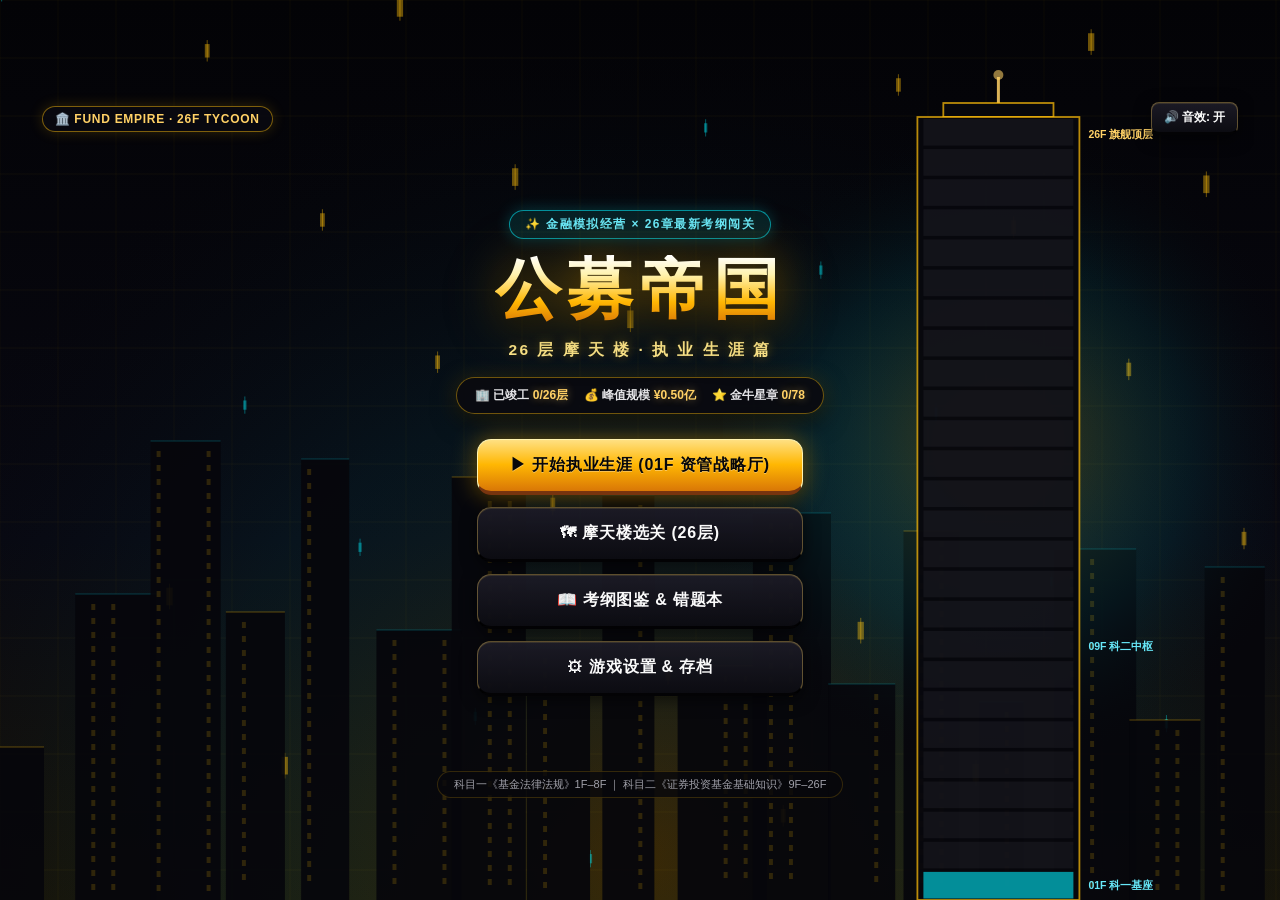
==== commit e7169489: "style: upgrade to Obsidian Black-Gold Neon financial arcade aesthetic" ====
--- a/dist/index.html
+++ b/dist/index.html
@@ -4,26 +4,27 @@
   <meta charset="UTF-8" />
   <meta name="viewport" content="width=device-width, initial-scale=1.0, maximum-scale=1.0, user-scalable=no, viewport-fit=cover" />
   <meta name="apple-mobile-web-app-capable" content="yes" />
-  <meta name="theme-color" content="#060b19" />
+  <meta name="theme-color" content="#040407" />
   <title>公募帝国：26层摩天楼｜基金从业资格模拟经营游戏</title>
-  <link rel="icon" type="image/svg+xml" href="data:image/svg+xml,%3Csvg xmlns='http://www.w3.org/2000/svg' viewBox='0 0 64 64'%3E%3Crect width='64' height='64' rx='14' fill='%230b132b'/%3E%3Cpath d='M20 54V16l12-6 12 6v38H20z' fill='%23f59e0b'/%3E%3Cpath d='M25 22h5v5h-5zm9 0h5v5h-5zm-9 9h5v5h-5zm9 0h5v5h-5zm-9 9h5v5h-5zm9 0h5v5h-5z' fill='%230b132b'/%3E%3C/svg%3E" />
+  <link rel="icon" type="image/svg+xml" href="data:image/svg+xml,%3Csvg xmlns='http://www.w3.org/2000/svg' viewBox='0 0 64 64'%3E%3Crect width='64' height='64' rx='14' fill='%23050508' stroke='%23ffb703' stroke-width='3'/%3E%3Cpath d='M20 54V16l12-6 12 6v38H20z' fill='%23ffb703'/%3E%3Cpath d='M25 22h5v5h-5zm9 0h5v5h-5zm-9 9h5v5h-5zm9 0h5v5h-5zm-9 9h5v5h-5zm9 0h5v5h-5z' fill='%23050508'/%3E%3C/svg%3E" />
   <style>
 :root {
-  --bg-deep: #060b19;
-  --panel-bg: rgba(13, 22, 44, 0.88);
-  --panel-card: rgba(22, 34, 64, 0.9);
-  --panel-border: rgba(148, 163, 184, 0.22);
+  --bg-deep: #040407;
+  --panel-bg: rgba(10, 10, 16, 0.9);
+  --panel-card: rgba(16, 16, 24, 0.94);
+  --panel-border: rgba(245, 158, 11, 0.3);
   --gold: #f59e0b;
-  --gold-bright: #fbbf24;
-  --gold-deep: #b45309;
-  --cyan: #38bdf8;
-  --cyan-deep: #0284c7;
-  --green: #10b981;
-  --red: #ef4444;
-  --purple: #a855f7;
-  --text-main: #f8fafc;
-  --text-sub: #cbd5e1;
-  --text-muted: #94a3b8;
+  --gold-bright: #ffd166;
+  --gold-neon: #ffbe0b;
+  --gold-deep: #92400e;
+  --cyan: #00f0ff;
+  --cyan-deep: #0891b2;
+  --green: #00f59b;
+  --red: #ff2e63;
+  --purple: #d946ef;
+  --text-main: #fafafa;
+  --text-sub: #e4e4e7;
+  --text-muted: #a1a1aa;
   --radius-lg: 16px;
   --radius-md: 12px;
   --radius-sm: 8px;
@@ -38,14 +39,15 @@
 
 html,
 body {
-  width: 100vw;
+  width: 100%;
+  max-width: 100vw;
   height: 100vh;
   height: 100dvh;
   overflow: hidden;
   overscroll-behavior: none;
   background: var(--bg-deep);
   color: var(--text-main);
-  font-family: -apple-system, BlinkMacSystemFont, "SF Pro Rounded", "PingFang SC", "Hiragino Sans GB", "Microsoft YaHei", sans-serif;
+  font-family: -apple-system, BlinkMacSystemFont, "SF Pro Display", "PingFang SC", "Hiragino Sans GB", "Microsoft YaHei", sans-serif;
   user-select: none;
   -webkit-font-smoothing: antialiased;
 }
@@ -62,7 +64,7 @@
 #app {
   position: relative;
   z-index: 1;
-  width: 100vw;
+  width: 100%;
   height: 100vh;
   height: 100dvh;
   display: flex;
@@ -88,7 +90,7 @@
   flex-direction: column;
   min-height: 0;
   overflow: hidden;
-  animation: fadeScreen 0.2s ease-out;
+  animation: fadeScreen 0.16s ease-out;
 }
 
 .screen.active {
@@ -104,31 +106,32 @@
   }
 }
 
-/* ==================== GAME BUTTONS ==================== */
+/* ==================== BLACK-GOLD NEON ARCADE BUTTONS ==================== */
 .g-btn {
   appearance: none;
-  border: 1px solid rgba(148, 163, 184, 0.36);
-  border-bottom: 3px solid rgba(2, 6, 23, 0.72);
-  background: linear-gradient(180deg, rgba(34, 50, 84, 0.96) 0%, rgba(16, 25, 48, 0.98) 100%);
+  border: 1px solid rgba(255, 209, 102, 0.34);
+  border-bottom: 3px solid rgba(0, 0, 0, 0.85);
+  background: linear-gradient(180deg, rgba(28, 27, 38, 0.96) 0%, rgba(12, 12, 18, 0.98) 100%);
   color: var(--text-main);
   border-radius: var(--radius-md);
   padding: 10px 18px;
   font-size: 14px;
-  font-weight: 700;
+  font-weight: 800;
   cursor: pointer;
   display: inline-flex;
   align-items: center;
   justify-content: center;
   gap: 8px;
-  transition: transform 0.1s ease, filter 0.15s ease, border-color 0.15s ease;
+  transition: transform 0.1s ease, box-shadow 0.15s ease, border-color 0.15s ease, filter 0.15s ease;
   text-decoration: none;
   white-space: nowrap;
-  box-shadow: 0 4px 14px rgba(0, 0, 0, 0.28);
+  box-shadow: 0 4px 16px rgba(0, 0, 0, 0.55), inset 0 1px 0 rgba(255, 215, 102, 0.12);
 }
 
 .g-btn:hover:not(:disabled) {
-  filter: brightness(1.12);
-  border-color: rgba(251, 191, 36, 0.55);
+  border-color: var(--gold-bright);
+  box-shadow: 0 0 16px rgba(255, 190, 11, 0.28), inset 0 1px 0 rgba(255, 215, 102, 0.25);
+  filter: brightness(1.08);
 }
 
 .g-btn:active:not(:disabled) {
@@ -137,23 +140,29 @@
 }
 
 .g-btn:disabled {
-  opacity: 0.45;
+  opacity: 0.4;
   cursor: not-allowed;
 }
 
 .g-btn-gold {
-  background: linear-gradient(180deg, #fbbf24 0%, #d97706 100%);
-  color: #090d16;
-  border-color: #fde68a;
-  border-bottom: 4px solid #92400e;
-  box-shadow: 0 6px 20px rgba(245, 158, 11, 0.32);
+  background: linear-gradient(180deg, #ffe082 0%, #ffb703 48%, #d97706 100%);
+  color: #07070a;
+  border: 1px solid #fff3b0;
+  border-bottom: 4px solid #78350f;
+  box-shadow: 0 0 24px rgba(255, 183, 3, 0.42), 0 6px 18px rgba(0, 0, 0, 0.6);
+  text-shadow: 0 1px 0 rgba(255, 255, 255, 0.35);
+}
+
+.g-btn-gold:hover:not(:disabled) {
+  box-shadow: 0 0 32px rgba(255, 190, 11, 0.65), 0 6px 20px rgba(0, 0, 0, 0.65);
 }
 
 .g-btn-cyan {
-  background: linear-gradient(180deg, #38bdf8 0%, #0284c7 100%);
-  color: #061224;
-  border-color: #bae6fd;
-  border-bottom: 4px solid #075985;
+  background: linear-gradient(180deg, #67e8f9 0%, #00d2ff 50%, #0284c7 100%);
+  color: #04080f;
+  border-color: #cffafe;
+  border-bottom: 4px solid #0e7490;
+  box-shadow: 0 0 18px rgba(0, 240, 255, 0.35);
 }
 
 .g-btn-sm {
@@ -162,7 +171,7 @@
   border-radius: var(--radius-sm);
 }
 
-/* ==================== 1. TITLE SCREEN (PURE GAME HOME) ==================== */
+/* ==================== 1. TITLE SCREEN (BLACK-GOLD NEON ARCADE) ==================== */
 #screen-title {
   justify-content: space-between;
   align-items: center;
@@ -179,11 +188,12 @@
 
 .version-tag {
   font-size: 12px;
-  font-weight: 700;
-  letter-spacing: 0.04em;
+  font-weight: 800;
+  letter-spacing: 0.06em;
   color: var(--gold-bright);
-  background: rgba(15, 23, 42, 0.78);
-  border: 1px solid rgba(245, 158, 11, 0.35);
+  background: rgba(10, 10, 16, 0.88);
+  border: 1px solid rgba(255, 190, 11, 0.48);
+  box-shadow: 0 0 14px rgba(255, 190, 11, 0.18);
   padding: 5px 12px;
   border-radius: 999px;
   white-space: nowrap;
@@ -204,59 +214,62 @@
   display: inline-flex;
   align-items: center;
   gap: 6px;
-  padding: 5px 14px;
+  padding: 5px 15px;
   border-radius: 999px;
-  background: rgba(56, 189, 248, 0.14);
-  border: 1px solid rgba(56, 189, 248, 0.42);
-  color: #7dd3fc;
+  background: rgba(0, 240, 255, 0.1);
+  border: 1px solid rgba(0, 240, 255, 0.55);
+  box-shadow: 0 0 16px rgba(0, 240, 255, 0.22);
+  color: #67e8f9;
   font-size: 12px;
   font-weight: 800;
   letter-spacing: 0.12em;
 }
 
 .game-logo {
-  font-size: clamp(38px, 7vw, 64px);
+  font-size: clamp(40px, 7.2vw, 66px);
   font-weight: 900;
   line-height: 1.04;
-  letter-spacing: 0.08em;
-  background: linear-gradient(180deg, #fffbeb 0%, #fde68a 42%, #f59e0b 100%);
+  letter-spacing: 0.1em;
+  background: linear-gradient(180deg, #ffffff 0%, #fff3b0 28%, #ffb703 68%, #d97706 100%);
   -webkit-background-clip: text;
   background-clip: text;
   color: transparent;
-  filter: drop-shadow(0 6px 18px rgba(245, 158, 11, 0.38));
+  filter: drop-shadow(0 0 24px rgba(255, 183, 3, 0.52)) drop-shadow(0 6px 14px rgba(0, 0, 0, 0.85));
 }
 
 .game-subtitle {
-  font-size: clamp(13px, 2vw, 16px);
-  font-weight: 700;
-  color: #e2e8f0;
-  letter-spacing: 0.1em;
+  font-size: clamp(13px, 2vw, 15.5px);
+  font-weight: 800;
+  color: #fde68a;
+  letter-spacing: 0.16em;
+  text-shadow: 0 0 12px rgba(255, 190, 11, 0.35);
 }
 
 .career-hud-pill {
   display: flex;
   flex-wrap: wrap;
   justify-content: center;
-  gap: 8px 14px;
-  padding: 8px 18px;
+  gap: 8px 16px;
+  padding: 9px 18px;
   border-radius: 999px;
-  background: rgba(15, 23, 42, 0.86);
-  border: 1px solid rgba(245, 158, 11, 0.32);
+  background: rgba(10, 10, 16, 0.92);
+  border: 1px solid rgba(255, 190, 11, 0.42);
+  box-shadow: 0 0 22px rgba(255, 190, 11, 0.14), 0 8px 24px rgba(0, 0, 0, 0.65);
   font-size: 12px;
   font-weight: 700;
   color: var(--text-sub);
-  box-shadow: 0 8px 24px rgba(0, 0, 0, 0.35);
 }
 
 .career-hud-pill b {
   color: var(--gold-bright);
+  text-shadow: 0 0 8px rgba(255, 209, 102, 0.45);
 }
 
 .title-menu {
   display: flex;
   flex-direction: column;
   gap: clamp(8px, 1.5dvh, 12px);
-  width: min(100%, 320px);
+  width: min(100%, 326px);
   margin-top: clamp(4px, 1dvh, 10px);
 }
 
@@ -265,15 +278,16 @@
   padding: clamp(11px, 1.9dvh, 15px) 20px;
   font-size: clamp(14px, 2vw, 16px);
   border-radius: 14px;
-  letter-spacing: 0.04em;
+  letter-spacing: 0.05em;
 }
 
 .title-footer {
   font-size: 11px;
-  color: var(--text-muted);
+  color: #a1a1aa;
   text-align: center;
-  background: rgba(6, 11, 25, 0.65);
-  padding: 4px 14px;
+  background: rgba(8, 8, 12, 0.82);
+  border: 1px solid rgba(255, 190, 11, 0.18);
+  padding: 5px 16px;
   border-radius: 999px;
 }
 
@@ -283,6 +297,7 @@
   flex-shrink: 0;
   background: var(--panel-bg);
   border: 1px solid var(--panel-border);
+  box-shadow: 0 0 20px rgba(255, 183, 3, 0.08), inset 0 1px 0 rgba(255, 215, 102, 0.12);
   border-radius: var(--radius-lg);
   padding: 0 12px;
   display: flex;
@@ -290,7 +305,7 @@
   justify-content: space-between;
   gap: 8px;
   margin-bottom: 8px;
-  backdrop-filter: blur(10px);
+  backdrop-filter: blur(12px);
 }
 
 .hud-left,
@@ -305,10 +320,10 @@
 .act-tabs {
   display: flex;
   gap: 6px;
-  background: rgba(6, 11, 25, 0.7);
+  background: rgba(4, 4, 7, 0.85);
   padding: 4px;
   border-radius: 11px;
-  border: 1px solid rgba(148, 163, 184, 0.16);
+  border: 1px solid rgba(255, 190, 11, 0.24);
 }
 
 .act-tab {
@@ -324,9 +339,9 @@
 }
 
 .act-tab.active {
-  background: linear-gradient(180deg, #f59e0b 0%, #d97706 100%);
-  color: #090d16;
-  box-shadow: 0 2px 10px rgba(245, 158, 11, 0.35);
+  background: linear-gradient(180deg, #ffd166 0%, #f59e0b 100%);
+  color: #07070a;
+  box-shadow: 0 0 14px rgba(255, 190, 11, 0.45);
 }
 
 .subzone-bar {
@@ -347,6 +362,7 @@
   min-height: 0;
   background: var(--panel-bg);
   border: 1px solid var(--panel-border);
+  box-shadow: 0 0 28px rgba(0, 0, 0, 0.7), inset 0 0 24px rgba(255, 183, 3, 0.04);
   border-radius: var(--radius-lg);
   padding: 10px;
   display: grid;
@@ -371,8 +387,8 @@
 
 .floor-card {
   position: relative;
-  background: linear-gradient(165deg, rgba(30, 41, 59, 0.92) 0%, rgba(15, 23, 42, 0.95) 100%);
-  border: 1px solid rgba(148, 163, 184, 0.24);
+  background: linear-gradient(165deg, rgba(24, 24, 34, 0.96) 0%, rgba(10, 10, 15, 0.98) 100%);
+  border: 1px solid rgba(255, 209, 102, 0.22);
   border-radius: 12px;
   padding: clamp(6px, 1dvh, 11px) clamp(7px, 0.9vw, 12px);
   display: flex;
@@ -389,23 +405,24 @@
 .floor-card:hover:not(.locked) {
   transform: translateY(-2px);
   border-color: var(--gold-bright);
-  box-shadow: 0 6px 18px rgba(245, 158, 11, 0.2);
+  box-shadow: 0 0 18px rgba(255, 190, 11, 0.32);
 }
 
 .floor-card.cleared {
-  border-color: rgba(245, 158, 11, 0.45);
-  background: linear-gradient(165deg, rgba(30, 48, 78, 0.94) 0%, rgba(15, 23, 42, 0.96) 100%);
+  border-color: rgba(255, 190, 11, 0.55);
+  background: linear-gradient(165deg, rgba(38, 29, 14, 0.92) 0%, rgba(12, 12, 18, 0.98) 100%);
+  box-shadow: inset 0 0 14px rgba(255, 190, 11, 0.1);
 }
 
 .floor-card.current {
   border-color: var(--cyan);
-  box-shadow: 0 0 0 1px rgba(56, 189, 248, 0.45), 0 6px 18px rgba(56, 189, 248, 0.22);
+  box-shadow: 0 0 0 1px rgba(0, 240, 255, 0.5), 0 0 18px rgba(0, 240, 255, 0.28);
 }
 
 .floor-card.locked {
-  opacity: 0.52;
+  opacity: 0.46;
   cursor: not-allowed;
-  filter: grayscale(0.45);
+  filter: grayscale(0.5);
 }
 
 .fc-top {
@@ -420,20 +437,21 @@
   font-weight: 900;
   padding: 2px 7px;
   border-radius: 6px;
-  background: rgba(245, 158, 11, 0.18);
+  background: rgba(255, 190, 11, 0.18);
+  border: 1px solid rgba(255, 190, 11, 0.38);
   color: var(--gold-bright);
-  letter-spacing: 0.03em;
+  letter-spacing: 0.04em;
 }
 
 .fc-stars {
   font-size: 11px;
   letter-spacing: 1px;
-  color: #475569;
+  color: #3f3f46;
 }
 
 .fc-stars .lit {
   color: var(--gold-bright);
-  text-shadow: 0 0 6px rgba(251, 191, 36, 0.5);
+  text-shadow: 0 0 8px rgba(255, 190, 11, 0.75);
 }
 
 .fc-mid {
@@ -446,7 +464,7 @@
 .fc-dept {
   font-size: clamp(12px, 1.3vw, 15px);
   font-weight: 800;
-  color: #f8fafc;
+  color: #ffffff;
   white-space: nowrap;
   overflow: hidden;
   text-overflow: ellipsis;
@@ -467,10 +485,10 @@
   justify-content: space-between;
   align-items: center;
   font-size: 10px;
-  color: #7dd3fc;
-  font-weight: 700;
-  padding-top: 2px;
-  border-top: 1px solid rgba(148, 163, 184, 0.12);
+  color: #67e8f9;
+  font-weight: 800;
+  padding-top: 3px;
+  border-top: 1px solid rgba(255, 209, 102, 0.14);
 }
 
 /* ==================== 3. CORE SIMULATION PLAY STAGE ==================== */
@@ -481,8 +499,8 @@
 }
 
 .metric-chip {
-  background: rgba(6, 11, 25, 0.78);
-  border: 1px solid rgba(148, 163, 184, 0.22);
+  background: rgba(5, 5, 8, 0.9);
+  border: 1px solid rgba(255, 190, 11, 0.28);
   border-radius: 9px;
   padding: 4px 10px;
   display: flex;
@@ -514,6 +532,7 @@
   min-height: 0;
   background: var(--panel-bg);
   border: 1px solid var(--panel-border);
+  box-shadow: 0 0 24px rgba(0, 0, 0, 0.65);
   border-radius: var(--radius-lg);
   padding: 10px;
   overflow: hidden;
@@ -525,7 +544,8 @@
   width: 100%;
   border-radius: 12px;
   overflow: hidden;
-  border: 1px solid rgba(148, 163, 184, 0.22);
+  border: 1px solid rgba(255, 190, 11, 0.32);
+  box-shadow: inset 0 0 20px rgba(0, 0, 0, 0.8);
   position: relative;
 }
 
@@ -543,13 +563,13 @@
 }
 
 .stance-btn {
-  border: 1px solid rgba(148, 163, 184, 0.24);
-  background: rgba(15, 23, 42, 0.85);
+  border: 1px solid rgba(255, 209, 102, 0.24);
+  background: rgba(16, 16, 24, 0.92);
   color: var(--text-sub);
   border-radius: 9px;
   padding: 6px 6px;
   font-size: 11px;
-  font-weight: 700;
+  font-weight: 800;
   cursor: pointer;
   display: flex;
   flex-direction: column;
@@ -566,24 +586,27 @@
 
 .stance-btn.active {
   border-color: var(--gold-bright);
-  background: rgba(245, 158, 11, 0.16);
-  color: #fef3c7;
+  background: rgba(255, 190, 11, 0.18);
+  box-shadow: 0 0 14px rgba(255, 190, 11, 0.28);
+  color: #fffbeb;
 }
 
 .stance-btn.hint-btn {
-  border-color: rgba(56, 189, 248, 0.4);
+  border-color: rgba(0, 240, 255, 0.45);
+  color: #a5f3fc;
 }
 
 .stance-btn.hint-btn:not(:disabled):hover {
-  background: rgba(56, 189, 248, 0.18);
+  background: rgba(0, 240, 255, 0.16);
+  box-shadow: 0 0 14px rgba(0, 240, 255, 0.28);
 }
 
 .aum-progress-box {
   flex-shrink: 0;
-  background: rgba(6, 11, 25, 0.72);
+  background: rgba(6, 6, 10, 0.9);
   border-radius: 10px;
   padding: 7px 10px;
-  border: 1px solid rgba(148, 163, 184, 0.16);
+  border: 1px solid rgba(255, 190, 11, 0.22);
 }
 
 .aum-progress-top {
@@ -598,15 +621,16 @@
 .progress-track {
   width: 100%;
   height: 8px;
-  background: #0f172a;
+  background: #09090f;
   border-radius: 999px;
   overflow: hidden;
-  border: 1px solid rgba(148, 163, 184, 0.2);
+  border: 1px solid rgba(255, 190, 11, 0.28);
 }
 
 .progress-fill {
   height: 100%;
-  background: linear-gradient(90deg, #38bdf8 0%, #f59e0b 100%);
+  background: linear-gradient(90deg, #00f0ff 0%, #ffb703 60%, #ffe082 100%);
+  box-shadow: 0 0 10px rgba(255, 183, 3, 0.6);
   border-radius: 999px;
   transition: width 0.35s cubic-bezier(0.22, 1, 0.36, 1);
 }
@@ -619,6 +643,7 @@
   min-height: 0;
   background: var(--panel-bg);
   border: 1px solid var(--panel-border);
+  box-shadow: 0 0 24px rgba(0, 0, 0, 0.65);
   border-radius: var(--radius-lg);
   padding: clamp(10px, 1.8dvh, 18px);
   overflow: hidden;
@@ -639,17 +664,19 @@
   gap: 6px;
   font-size: 12px;
   font-weight: 800;
-  padding: 4px 11px;
+  padding: 4px 12px;
   border-radius: 999px;
-  background: rgba(245, 158, 11, 0.16);
+  background: rgba(255, 190, 11, 0.15);
   color: var(--gold-bright);
-  border: 1px solid rgba(245, 158, 11, 0.35);
+  border: 1px solid rgba(255, 190, 11, 0.48);
+  box-shadow: 0 0 12px rgba(255, 190, 11, 0.18);
 }
 
 .phase-pill.boss {
-  background: rgba(168, 85, 247, 0.2);
-  color: #e9d5ff;
-  border-color: rgba(168, 85, 247, 0.45);
+  background: rgba(217, 70, 239, 0.18);
+  color: #f5d0fe;
+  border-color: rgba(217, 70, 239, 0.55);
+  box-shadow: 0 0 14px rgba(217, 70, 239, 0.3);
 }
 
 .cheat-grid {
@@ -663,7 +690,8 @@
 
 .cheat-card {
   background: var(--panel-card);
-  border: 1px solid rgba(56, 189, 248, 0.25);
+  border: 1px solid rgba(0, 240, 255, 0.3);
+  box-shadow: inset 0 0 12px rgba(0, 240, 255, 0.05);
   border-radius: 11px;
   padding: clamp(8px, 1.3dvh, 12px);
   display: flex;
@@ -676,7 +704,8 @@
 .cheat-tag {
   font-size: 11.5px;
   font-weight: 800;
-  color: #7dd3fc;
+  color: #67e8f9;
+  text-shadow: 0 0 8px rgba(0, 240, 255, 0.3);
 }
 
 .cheat-rule {
@@ -687,8 +716,9 @@
 
 /* Order & Boss Prompt Card */
 .order-box {
-  background: linear-gradient(180deg, rgba(30, 41, 59, 0.95) 0%, rgba(15, 23, 42, 0.95) 100%);
-  border: 1px solid rgba(245, 158, 11, 0.3);
+  background: linear-gradient(180deg, rgba(24, 22, 32, 0.96) 0%, rgba(11, 11, 16, 0.98) 100%);
+  border: 1px solid rgba(255, 190, 11, 0.42);
+  box-shadow: 0 0 18px rgba(255, 190, 11, 0.09);
   border-radius: 13px;
   padding: clamp(10px, 1.6dvh, 15px);
   display: flex;
@@ -702,7 +732,7 @@
   justify-content: space-between;
   align-items: center;
   font-size: 11.5px;
-  color: #93c5fd;
+  color: #67e8f9;
   font-weight: 700;
 }
 
@@ -710,7 +740,7 @@
   font-size: clamp(13px, 1.35vw, 15.5px);
   font-weight: 700;
   line-height: 1.45;
-  color: #f8fafc;
+  color: #ffffff;
 }
 
 .options-stack {
@@ -725,9 +755,9 @@
 .opt-btn {
   width: 100%;
   text-align: left;
-  background: rgba(30, 41, 59, 0.88);
-  border: 1px solid rgba(148, 163, 184, 0.28);
-  border-bottom: 3px solid rgba(2, 6, 23, 0.65);
+  background: rgba(22, 22, 32, 0.94);
+  border: 1px solid rgba(255, 209, 102, 0.25);
+  border-bottom: 3px solid rgba(0, 0, 0, 0.85);
   border-radius: 11px;
   padding: clamp(8px, 1.35dvh, 13px) 12px;
   color: var(--text-main);
@@ -742,33 +772,36 @@
 
 .opt-btn:hover:not(:disabled) {
   border-color: var(--gold-bright);
-  background: rgba(51, 65, 85, 0.92);
+  background: rgba(36, 33, 46, 0.96);
+  box-shadow: 0 0 16px rgba(255, 190, 11, 0.22);
 }
 
 .opt-btn.eliminated {
-  opacity: 0.3;
+  opacity: 0.28;
   text-decoration: line-through;
   pointer-events: none;
 }
 
 .opt-btn.correct {
-  background: rgba(16, 185, 129, 0.22);
-  border-color: #10b981;
+  background: rgba(0, 245, 155, 0.16);
+  border-color: var(--green);
+  box-shadow: 0 0 16px rgba(0, 245, 155, 0.25);
   color: #d1fae5;
 }
 
 .opt-btn.wrong {
-  background: rgba(239, 68, 68, 0.22);
-  border-color: #ef4444;
-  color: #fee2e2;
+  background: rgba(255, 46, 99, 0.18);
+  border-color: var(--red);
+  box-shadow: 0 0 16px rgba(255, 46, 99, 0.25);
+  color: #ffe4e6;
 }
 
 .opt-key {
   width: 24px;
   height: 24px;
   border-radius: 7px;
-  background: rgba(15, 23, 42, 0.9);
-  border: 1px solid rgba(245, 158, 11, 0.4);
+  background: #08080c;
+  border: 1px solid rgba(255, 190, 11, 0.55);
   color: var(--gold-bright);
   font-size: 12px;
   font-weight: 900;
@@ -779,24 +812,24 @@
 }
 
 .feedback-banner {
-  background: rgba(15, 23, 42, 0.95);
+  background: rgba(12, 12, 18, 0.96);
   border-left: 4px solid var(--gold-bright);
   border-radius: 10px;
   padding: 9px 12px;
   font-size: clamp(11.5px, 1.1vw, 13px);
   line-height: 1.4;
-  color: #e2e8f0;
+  color: #f4f4f5;
   flex-shrink: 0;
 }
 
 .feedback-banner.good {
   border-left-color: var(--green);
-  background: rgba(6, 78, 59, 0.35);
+  background: rgba(2, 44, 34, 0.55);
 }
 
 .feedback-banner.bad {
   border-left-color: var(--red);
-  background: rgba(127, 29, 29, 0.35);
+  background: rgba(76, 5, 25, 0.55);
 }
 
 /* Result Panel inside Command Pane */
@@ -815,12 +848,12 @@
 .big-stars {
   font-size: clamp(32px, 5vw, 48px);
   letter-spacing: 8px;
-  color: #334155;
+  color: #27272a;
 }
 
 .big-stars .lit {
   color: var(--gold-bright);
-  filter: drop-shadow(0 0 12px rgba(251, 191, 36, 0.65));
+  filter: drop-shadow(0 0 16px rgba(255, 190, 11, 0.8));
 }
 
 .result-stats-grid {
@@ -831,8 +864,8 @@
 }
 
 .res-stat {
-  background: rgba(15, 23, 42, 0.85);
-  border: 1px solid rgba(148, 163, 184, 0.2);
+  background: rgba(12, 12, 18, 0.92);
+  border: 1px solid rgba(255, 190, 11, 0.26);
   border-radius: 10px;
   padding: 8px;
   font-size: 11px;
@@ -842,7 +875,7 @@
 .res-stat b {
   display: block;
   font-size: 15px;
-  color: var(--text-main);
+  color: var(--gold-bright);
   margin-top: 2px;
 }
 
@@ -868,8 +901,8 @@
 }
 
 .f-pill {
-  border: 1px solid rgba(148, 163, 184, 0.24);
-  background: rgba(15, 23, 42, 0.8);
+  border: 1px solid rgba(255, 190, 11, 0.24);
+  background: rgba(14, 14, 20, 0.9);
   color: var(--text-muted);
   border-radius: 6px;
   padding: 5px 2px;
@@ -880,9 +913,10 @@
 }
 
 .f-pill.active {
-  background: var(--gold);
-  color: #090d16;
-  border-color: var(--gold-bright);
+  background: linear-gradient(180deg, #ffd166 0%, #f59e0b 100%);
+  color: #07070a;
+  border-color: #fff3b0;
+  box-shadow: 0 0 10px rgba(255, 190, 11, 0.45);
 }
 
 .codex-detail-head {
@@ -890,7 +924,8 @@
   justify-content: space-between;
   align-items: center;
   padding: 6px 10px;
-  background: rgba(6, 11, 25, 0.65);
+  background: rgba(6, 6, 10, 0.85);
+  border: 1px solid rgba(255, 190, 11, 0.2);
   border-radius: 10px;
   flex-shrink: 0;
 }
@@ -900,8 +935,8 @@
   position: absolute;
   inset: 0;
   z-index: 50;
-  background: rgba(4, 8, 20, 0.82);
-  backdrop-filter: blur(6px);
+  background: rgba(3, 3, 6, 0.86);
+  backdrop-filter: blur(8px);
   display: none;
   align-items: center;
   justify-content: center;
@@ -915,14 +950,14 @@
 .modal-card {
   width: min(100%, 540px);
   max-height: 90dvh;
-  background: #0f172a;
-  border: 1px solid rgba(245, 158, 11, 0.45);
+  background: #0b0b12;
+  border: 1px solid rgba(255, 190, 11, 0.55);
+  box-shadow: 0 0 36px rgba(255, 183, 3, 0.22), 0 20px 50px rgba(0, 0, 0, 0.85);
   border-radius: 18px;
   padding: 18px;
   display: flex;
   flex-direction: column;
   gap: 12px;
-  box-shadow: 0 20px 50px rgba(0, 0, 0, 0.65);
   overflow: hidden;
 }
 
@@ -940,7 +975,8 @@
   justify-content: space-between;
   align-items: center;
   padding: 10px 12px;
-  background: rgba(30, 41, 59, 0.65);
+  background: rgba(22, 22, 32, 0.85);
+  border: 1px solid rgba(255, 190, 11, 0.18);
   border-radius: 10px;
   font-size: 13px;
   font-weight: 700;
@@ -1015,7 +1051,6 @@
     grid-template-rows: repeat(4, minmax(0, 1fr));
   }
 
-  /* Mobile Play Stage: Top Tower Cutaway (31%) + Bottom Command Deck (69%) */
   .play-body {
     grid-template-columns: 1fr;
     grid-template-rows: 31fr 69fr;
@@ -1284,7 +1319,7 @@
           </div>
           <div class="setting-row">
             <span>🌆 摩天楼天际线主题</span>
-            <button id="set-theme-btn" class="g-btn g-btn-sm">🌃 夜幕陆家嘴</button>
+            <button id="set-theme-btn" class="g-btn g-btn-sm">🌃 黑金霓虹·街机</button>
           </div>
           <div class="setting-row">
             <span>🗺 选关解锁模式</span>
@@ -4460,7 +4495,7 @@
 })();
 
 
-// Canvas Renderers: Title Skyline + Interactive 26F Floor Cutaway
+// Canvas Renderers: Black-Gold Neon Arcade Skyline + Interactive 26F Floor Cutaway
 (function () {
   class SkylineBackdrop {
     constructor(canvas) {
@@ -4491,24 +4526,25 @@
     }
 
     initScene() {
-      const count = Math.max(12, Math.floor(this.w / 75));
+      const count = Math.max(12, Math.floor(this.w / 72));
       this.buildings = [];
       for (let i = 0; i < count; i++) {
-        const bw = 42 + ((i * 37) % 48);
-        const bh = this.h * (0.18 + ((i * 53) % 38) / 100);
+        const bw = 44 + ((i * 37) % 48);
+        const bh = this.h * (0.17 + ((i * 53) % 36) / 100);
         this.buildings.push({
           x: (i / count) * this.w,
           w: bw,
           h: bh,
-          seed: i * 17 + 3
+          seed: i * 17 + 3,
+          neonRim: i % 3 === 0 ? "rgba(255, 190, 11, 0.35)" : "rgba(0, 240, 255, 0.22)"
         });
       }
-      this.particles = Array.from({ length: 28 }, (_, i) => ({
-        x: ((i * 97) % 100) / 100 * this.w,
-        y: ((i * 61) % 100) / 100 * this.h,
-        vy: 0.22 + (i % 5) * 0.1,
-        size: 1.5 + (i % 3),
-        isUp: i % 3 !== 0
+      this.particles = Array.from({ length: 30 }, (_, i) => ({
+        x: (((i * 97) % 100) / 100) * this.w,
+        y: (((i * 61) % 100) / 100) * this.h,
+        vy: 0.24 + (i % 5) * 0.11,
+        size: 2.2 + (i % 3),
+        isGold: i % 3 !== 0
       }));
     }
 
@@ -4524,24 +4560,24 @@
       const { w, h } = this;
       if (!w || !h) return;
 
-      // Sky gradient
+      // Obsidian Black-Gold Neon Sky Gradient
       const grad = ctx.createLinearGradient(0, 0, 0, h);
       if (this.theme === "dawn") {
-        grad.addColorStop(0, "#0f172a");
-        grad.addColorStop(0.55, "#1e293b");
-        grad.addColorStop(1, "#334155");
+        grad.addColorStop(0, "#07070c");
+        grad.addColorStop(0.62, "#14101c");
+        grad.addColorStop(1, "#2b1c0c");
       } else {
-        grad.addColorStop(0, "#050814");
-        grad.addColorStop(0.55, "#0b132b");
-        grad.addColorStop(1, "#162447");
+        grad.addColorStop(0, "#030306");
+        grad.addColorStop(0.6, "#080811");
+        grad.addColorStop(1, "#171107");
       }
       ctx.fillStyle = grad;
       ctx.fillRect(0, 0, w, h);
 
-      // Subtle financial grid lines
-      ctx.strokeStyle = "rgba(56, 189, 248, 0.045)";
+      // Subtle neon gold/cyan arcade grid
+      ctx.strokeStyle = "rgba(255, 190, 11, 0.045)";
       ctx.lineWidth = 1;
-      const step = 56;
+      const step = 58;
       for (let x = 0; x < w; x += step) {
         ctx.beginPath();
         ctx.moveTo(x, 0);
@@ -4555,93 +4591,123 @@
         ctx.stroke();
       }
 
-      // Rising K-line / gold particles
+      // Ambient gold-cyan neon horizon bloom
+      const bloom = ctx.createRadialGradient(w * 0.5, h * 0.95, 20, w * 0.5, h * 0.95, w * 0.65);
+      bloom.addColorStop(0, "rgba(255, 183, 3, 0.14)");
+      bloom.addColorStop(0.55, "rgba(0, 240, 255, 0.05)");
+      bloom.addColorStop(1, "rgba(0, 0, 0, 0)");
+      ctx.fillStyle = bloom;
+      ctx.fillRect(0, 0, w, h);
+
+      // Rising Neon K-Line Candlesticks (body + wick!)
       for (const p of this.particles) {
         p.y -= p.vy;
-        if (p.y < -15) {
-          p.y = h + 12;
+        if (p.y < -24) {
+          p.y = h + 16;
           p.x = Math.random() * w;
         }
-        ctx.fillStyle = p.isUp ? "rgba(245, 158, 11, 0.28)" : "rgba(56, 189, 248, 0.22)";
-        ctx.fillRect(p.x, p.y, p.size * 1.4, p.size * 3.8);
-      }
-
-      // Background skyline silhouette
+        const color = p.isGold ? "rgba(255, 190, 11, 0.42)" : "rgba(0, 240, 255, 0.36)";
+        ctx.strokeStyle = color;
+        ctx.fillStyle = color;
+        ctx.lineWidth = 1;
+        const bodyW = p.size * 1.5;
+        const bodyH = p.size * 4.2;
+        ctx.beginPath();
+        ctx.moveTo(p.x + bodyW / 2, p.y - 4);
+        ctx.lineTo(p.x + bodyW / 2, p.y + bodyH + 4);
+        ctx.stroke();
+        ctx.fillRect(p.x, p.y, bodyW, bodyH);
+      }
+
+      // Background obsidian skyline silhouettes with neon roof rims
       for (const b of this.buildings) {
-        ctx.fillStyle = this.theme === "dawn" ? "rgba(15, 23, 42, 0.62)" : "rgba(7, 12, 28, 0.82)";
+        ctx.fillStyle = "rgba(6, 6, 11, 0.92)";
         ctx.fillRect(b.x, h - b.h, b.w, b.h);
-        // Tiny lit windows
-        ctx.fillStyle = "rgba(251, 191, 36, 0.14)";
+        ctx.strokeStyle = b.neonRim;
+        ctx.lineWidth = 1;
+        ctx.beginPath();
+        ctx.moveTo(b.x, h - b.h);
+        ctx.lineTo(b.x + b.w, h - b.h);
+        ctx.stroke();
+
+        ctx.fillStyle = "rgba(255, 190, 11, 0.16)";
         for (let wy = h - b.h + 10; wy < h - 14; wy += 14) {
           for (let wx = b.x + 6; wx < b.x + b.w - 8; wx += 10) {
-            if (((wx + wy + b.seed) % 7) < 2) {
+            if ((wx + wy + b.seed) % 7 < 2) {
               ctx.fillRect(wx, wy, 4, 6);
             }
           }
         }
       }
 
-      // Hero 26-Story Skyscraper silhouette on Title screen
+      // Hero 26-Story Black-Gold Neon Skyscraper on Title screen
       if (this.showHeroTower) {
         const isWide = w >= 860;
-        const tw = isWide ? Math.min(160, w * 0.14) : Math.min(116, w * 0.28);
+        const tw = isWide ? Math.min(162, w * 0.14) : Math.min(118, w * 0.28);
         const tx = isWide ? w * 0.78 - tw / 2 : w * 0.5 - tw / 2;
         const topY = h * 0.13;
         const bottomY = h;
         const totalH = bottomY - topY;
         const floorH = totalH / 26;
 
-        // Outer glow
-        const glow = ctx.createRadialGradient(tx + tw / 2, topY + totalH * 0.4, 10, tx + tw / 2, topY + totalH * 0.4, tw * 1.8);
-        glow.addColorStop(0, "rgba(245, 158, 11, 0.18)");
-        glow.addColorStop(1, "rgba(245, 158, 11, 0)");
+        // Neon gold aura
+        const glow = ctx.createRadialGradient(
+          tx + tw / 2,
+          topY + totalH * 0.42,
+          10,
+          tx + tw / 2,
+          topY + totalH * 0.42,
+          tw * 2.0
+        );
+        glow.addColorStop(0, "rgba(255, 183, 3, 0.24)");
+        glow.addColorStop(0.6, "rgba(0, 240, 255, 0.06)");
+        glow.addColorStop(1, "rgba(0, 0, 0, 0)");
         ctx.fillStyle = glow;
-        ctx.fillRect(tx - tw, 0, tw * 3, h);
-
-        // Spire
-        ctx.strokeStyle = "rgba(251, 191, 36, 0.65)";
+        ctx.fillRect(tx - tw * 1.2, 0, tw * 3.4, h);
+
+        // Laser Spire
+        ctx.strokeStyle = "rgba(255, 209, 102, 0.85)";
         ctx.lineWidth = 3;
         ctx.beginPath();
-        ctx.moveTo(tx + tw / 2, topY - 38);
-        ctx.lineTo(tx + tw / 2, topY);
+        ctx.moveTo(tx + tw / 2, topY - 40);
+        ctx.lineTo(tx + tw / 2, topY - 14);
         ctx.stroke();
 
-        const pulse = 0.5 + 0.5 * Math.sin(this.time * 3.2);
-        ctx.fillStyle = `rgba(251, 191, 36, ${0.45 + pulse * 0.5})`;
+        const pulse = 0.5 + 0.5 * Math.sin(this.time * 3.5);
+        ctx.fillStyle = `rgba(255, 209, 102, ${0.55 + pulse * 0.45})`;
         ctx.beginPath();
-        ctx.arc(tx + tw / 2, topY - 40, 4.5, 0, Math.PI * 2);
+        ctx.arc(tx + tw / 2, topY - 42, 5, 0, Math.PI * 2);
         ctx.fill();
 
-        // Architectural crown setbacks + Tower body
-        ctx.fillStyle = isWide ? "rgba(13, 23, 45, 0.95)" : "rgba(13, 23, 45, 0.38)";
-        ctx.strokeStyle = isWide ? "rgba(245, 158, 11, 0.55)" : "rgba(245, 158, 11, 0.22)";
-        ctx.lineWidth = 1.6;
-        // Crown tier
+        // Architectural crown setbacks + Obsidian Tower Body
+        ctx.fillStyle = isWide ? "rgba(8, 8, 13, 0.96)" : "rgba(8, 8, 13, 0.42)";
+        ctx.strokeStyle = isWide ? "rgba(255, 190, 11, 0.72)" : "rgba(255, 190, 11, 0.28)";
+        ctx.lineWidth = 1.8;
         ctx.fillRect(tx + tw * 0.16, topY - 14, tw * 0.68, 14);
         ctx.strokeRect(tx + tw * 0.16, topY - 14, tw * 0.68, 14);
-        // Main shaft
         ctx.fillRect(tx, topY, tw, totalH);
         ctx.strokeRect(tx, topY, tw, totalH);
 
         // 26 floors from bottom (1F) to top (26F)
-        const alphaScale = isWide ? 1 : 0.38;
+        const alphaScale = isWide ? 1 : 0.4;
         for (let f = 1; f <= 26; f++) {
           const fy = bottomY - f * floorH;
           const lit = f <= this.clearedCount;
           ctx.fillStyle = lit
-            ? (f <= 8 ? `rgba(56, 189, 248, ${0.52 * alphaScale})` : `rgba(251, 191, 36, ${0.58 * alphaScale})`)
-            : `rgba(51, 65, 85, ${0.28 * alphaScale})`;
+            ? f <= 8
+              ? `rgba(0, 240, 255, ${0.58 * alphaScale})`
+              : `rgba(255, 190, 11, ${0.68 * alphaScale})`
+            : `rgba(39, 39, 46, ${0.38 * alphaScale})`;
           ctx.fillRect(tx + 6, fy + 2, tw - 12, Math.max(3, floorH - 3.5));
         }
 
-        // Floor milestone markers on wide desktop
         if (isWide) {
-          ctx.font = "700 10px -apple-system, BlinkMacSystemFont, sans-serif";
-          ctx.fillStyle = "rgba(251, 191, 36, 0.78)";
-          ctx.fillText("26F 旗舰顶层", tx + tw + 8, bottomY - 25.3 * floorH);
-          ctx.fillStyle = "rgba(56, 189, 248, 0.78)";
-          ctx.fillText("09F 科二投研", tx + tw + 8, bottomY - 8.3 * floorH);
-          ctx.fillText("01F 科一基座", tx + tw + 8, bottomY - 0.35 * floorH);
+          ctx.font = "800 10.5px -apple-system, BlinkMacSystemFont, sans-serif";
+          ctx.fillStyle = "#ffd166";
+          ctx.fillText("26F 旗舰顶层", tx + tw + 9, bottomY - 25.3 * floorH);
+          ctx.fillStyle = "#67e8f9";
+          ctx.fillText("09F 科二中枢", tx + tw + 9, bottomY - 8.3 * floorH);
+          ctx.fillText("01F 科一基座", tx + tw + 9, bottomY - 0.35 * floorH);
         }
       }
     }
@@ -4653,8 +4719,8 @@
       this.ctx = canvas.getContext("2d");
       this.time = 0;
       this.level = null;
-      this.activeDesk = null; // 'product' | 'compliance' | 'trading' | null
-      this.phase = "OPENING"; // 'OPENING' | 'ORDER' | 'SETTLE' | 'BOSS' | 'RESULT'
+      this.activeDesk = null;
+      this.phase = "OPENING";
       this.floaters = [];
       this.flash = null;
       this.tickerOffset = 0;
@@ -4681,7 +4747,7 @@
       if (phase !== undefined) this.phase = phase;
     }
 
-    spawnText(text, color = "#fbbf24") {
+    spawnText(text, color = "#ffd166") {
       if (!this.w || !this.h) return;
       const deskXMap = { product: 0.2, compliance: 0.5, trading: 0.8 };
       const ratio = deskXMap[this.activeDesk] || 0.5;
@@ -4696,7 +4762,7 @@
 
     triggerFlash(type) {
       this.flash = {
-        color: type === "good" ? "rgba(16, 185, 129, 0.25)" : "rgba(239, 68, 68, 0.3)",
+        color: type === "good" ? "rgba(0, 245, 155, 0.25)" : "rgba(255, 46, 99, 0.3)",
         life: 1.0
       };
     }
@@ -4709,31 +4775,37 @@
       this.time += dt;
       this.tickerOffset = (this.tickerOffset + dt * 42) % 900;
 
-      const accent = (this.level && this.level.floorColor) || "#f59e0b";
+      const accent = (this.level && this.level.floorColor) || "#ffb703";
       const floorNum = (this.level && this.level.floor) || 1;
 
-      // 1. Exterior sky visible through panoramic window
+      // 1. Exterior obsidian neon night sky through panoramic window
       const sky = ctx.createLinearGradient(0, 0, 0, h);
-      sky.addColorStop(0, this.phase === "BOSS" ? "#1e1b4b" : "#081229");
-      sky.addColorStop(1, "#0f1e3a");
+      sky.addColorStop(0, this.phase === "BOSS" ? "#1a0626" : "#05050a");
+      sky.addColorStop(1, this.phase === "BOSS" ? "#2e0938" : "#120e07");
       ctx.fillStyle = sky;
       ctx.fillRect(0, 0, w, h);
 
-      // Exterior distant towers
+      // Exterior distant neon-rimmed towers
       const towerCount = 9;
       for (let i = 0; i < towerCount; i++) {
         const bx = (i / towerCount) * w;
         const bw = w / towerCount - 4;
         const bh = h * (0.25 + ((i * 29 + floorNum * 7) % 35) / 100);
-        ctx.fillStyle = "rgba(15, 23, 42, 0.72)";
+        ctx.fillStyle = "rgba(10, 10, 16, 0.85)";
         ctx.fillRect(bx, h * 0.82 - bh, bw, bh);
-      }
-
-      // 2. Top LED Market Ticker Beam
+        ctx.strokeStyle = i % 2 === 0 ? "rgba(255, 190, 11, 0.22)" : "rgba(0, 240, 255, 0.16)";
+        ctx.lineWidth = 1;
+        ctx.beginPath();
+        ctx.moveTo(bx, h * 0.82 - bh);
+        ctx.lineTo(bx + bw, h * 0.82 - bh);
+        ctx.stroke();
+      }
+
+      // 2. Top Black-Gold LED Market Ticker Beam
       const tickerH = Math.max(22, Math.min(28, h * 0.11));
-      ctx.fillStyle = "#060b18";
+      ctx.fillStyle = "#040407";
       ctx.fillRect(0, 0, w, tickerH);
-      ctx.strokeStyle = "rgba(245, 158, 11, 0.35)";
+      ctx.strokeStyle = "rgba(255, 190, 11, 0.5)";
       ctx.lineWidth = 1;
       ctx.beginPath();
       ctx.moveTo(0, tickerH);
@@ -4744,18 +4816,17 @@
       ctx.beginPath();
       ctx.rect(0, 0, w, tickerH);
       ctx.clip();
-      ctx.fillStyle = "#fbbf24";
-      ctx.font = `600 ${Math.max(10, Math.floor(tickerH * 0.48))}px -apple-system, BlinkMacSystemFont, "PingFang SC", sans-serif`;
+      ctx.fillStyle = "#ffd166";
+      ctx.font = `700 ${Math.max(10, Math.floor(tickerH * 0.48))}px -apple-system, BlinkMacSystemFont, "PingFang SC", sans-serif`;
       const tickerStr =
-        `📊 帝国大厦实时行情 ｜ 沪深300 ▲1.38% ｜ 中证全债 ▲0.19% ｜ DR007 1.76% ｜ 当前楼层: ${String(floorNum).padStart(2, "0")}F ${(this.level && this.level.deptName) || "筹备厅"} ｜ 中基协合规监测在线   `;
+        `⚡ 帝国实时终端 ｜ 沪深300 ▲1.38% ｜ 中证全债 ▲0.19% ｜ DR007 1.76% ｜ ${String(floorNum).padStart(2, "0")}F ${(this.level && this.level.deptName) || "筹备厅"} ｜ 中基协风控在线   `;
       ctx.fillText(tickerStr + tickerStr, -this.tickerOffset, tickerH * 0.69);
       ctx.restore();
 
-      // 3. Skyscraper Structural Steel Columns & Floor Slab
+      // 3. Curtain Wall & Neon Gold Floor Slab
       const floorY = h * 0.82;
-      // Curtain wall mullions
-      ctx.strokeStyle = "rgba(148, 163, 184, 0.15)";
-      ctx.lineWidth = 2;
+      ctx.strokeStyle = "rgba(255, 190, 11, 0.1)";
+      ctx.lineWidth = 1.5;
       for (let i = 1; i < 6; i++) {
         const mx = (w / 6) * i;
         ctx.beginPath();
@@ -4764,35 +4835,34 @@
         ctx.stroke();
       }
 
-      // Floor slab & lower floor ceiling hint
       const floorGrad = ctx.createLinearGradient(0, floorY, 0, h);
-      floorGrad.addColorStop(0, "#1e293b");
-      floorGrad.addColorStop(0.25, "#0f172a");
-      floorGrad.addColorStop(1, "#090d1a");
+      floorGrad.addColorStop(0, "#181622");
+      floorGrad.addColorStop(0.3, "#09090f");
+      floorGrad.addColorStop(1, "#040407");
       ctx.fillStyle = floorGrad;
       ctx.fillRect(0, floorY, w, h - floorY);
 
-      ctx.strokeStyle = accent;
+      ctx.strokeStyle = this.phase === "BOSS" ? "#d946ef" : "#ffb703";
       ctx.lineWidth = 2.5;
       ctx.beginPath();
       ctx.moveTo(0, floorY);
       ctx.lineTo(w, floorY);
       ctx.stroke();
 
-      // Floor number architectural plaque on left pillar
-      ctx.fillStyle = "rgba(15, 23, 42, 0.9)";
+      // Floor neon plaque
+      ctx.fillStyle = "rgba(8, 8, 12, 0.92)";
       ctx.strokeStyle = accent;
       ctx.lineWidth = 1.5;
       this.roundRect(ctx, 10, tickerH + 8, 86, 24, 6, true, true);
-      ctx.fillStyle = "#f8fafc";
-      ctx.font = "700 12px -apple-system, BlinkMacSystemFont, sans-serif";
+      ctx.fillStyle = "#ffd166";
+      ctx.font = "800 12px -apple-system, BlinkMacSystemFont, sans-serif";
       ctx.fillText(`${String(floorNum).padStart(2, "0")}F ${(this.level && this.level.themeIcon) || "🏢"}`, 18, tickerH + 24);
 
-      // 4. Three Specialist Workstations inside the Floor
+      // 4. Three Neon Specialist Workstations
       const desks = [
-        { key: "product", label: "产品渠道台", x: w * 0.2, color: "#38bdf8", shirt: "#0ea5e9" },
-        { key: "compliance", label: "风控法务台", x: w * 0.5, color: "#f59e0b", shirt: "#eab308" },
-        { key: "trading", label: "投研运营台", x: w * 0.8, color: "#10b981", shirt: "#10b981" }
+        { key: "product", label: "产品渠道台", x: w * 0.2, color: "#00f0ff", shirt: "#06b6d4" },
+        { key: "compliance", label: "风控法务台", x: w * 0.5, color: "#ffb703", shirt: "#f59e0b" },
+        { key: "trading", label: "投研运营台", x: w * 0.8, color: "#00f59b", shirt: "#10b981" }
       ];
 
       const deskW = Math.min(96, w * 0.25);
@@ -4803,72 +4873,63 @@
         const isActive = this.phase === "ORDER" && this.activeDesk === d.key;
         const bob = Math.sin(this.time * (isActive ? 6 : 2.6) + i * 1.7) * (isActive ? 3.5 : 1.5);
 
-        // Active spotlight cone
         if (isActive) {
-          const spot = ctx.createRadialGradient(d.x, floorY - deskH, 6, d.x, floorY - deskH, deskW * 0.95);
-          spot.addColorStop(0, "rgba(251, 191, 36, 0.34)");
-          spot.addColorStop(1, "rgba(251, 191, 36, 0)");
+          const spot = ctx.createRadialGradient(d.x, floorY - deskH, 6, d.x, floorY - deskH, deskW * 1.05);
+          spot.addColorStop(0, "rgba(255, 190, 11, 0.42)");
+          spot.addColorStop(1, "rgba(255, 190, 11, 0)");
           ctx.fillStyle = spot;
           ctx.beginPath();
-          ctx.arc(d.x, floorY - deskH, deskW * 0.95, 0, Math.PI * 2);
+          ctx.arc(d.x, floorY - deskH, deskW * 1.05, 0, Math.PI * 2);
           ctx.fill();
         }
 
-        // Character avatar behind desk
         const charY = floorY - deskH - 16 + bob;
-        // Torso
         ctx.fillStyle = d.shirt;
         this.roundRect(ctx, d.x - 11, charY, 22, 18, 5, true, false);
-        // Head
         ctx.fillStyle = "#fde68a";
         ctx.beginPath();
         ctx.arc(d.x, charY - 8, 8.5, 0, Math.PI * 2);
         ctx.fill();
 
-        // Monitor screen glow
-        ctx.fillStyle = isActive ? "#fef08a" : "#1e293b";
+        // Holographic Neon Monitor
+        ctx.fillStyle = isActive ? "#fff3b0" : "#12121c";
         ctx.strokeStyle = d.color;
-        ctx.lineWidth = 1.5;
+        ctx.lineWidth = 1.6;
         this.roundRect(ctx, d.x - 16, floorY - deskH - 11, 32, 12, 3, true, true);
 
-        // Desk body
-        ctx.fillStyle = isActive ? "#334155" : "#1e293b";
-        ctx.strokeStyle = isActive ? "#fbbf24" : "rgba(148, 163, 184, 0.35)";
+        // Obsidian Desk
+        ctx.fillStyle = isActive ? "#272318" : "#12121a";
+        ctx.strokeStyle = isActive ? "#ffd166" : "rgba(255, 190, 11, 0.28)";
         ctx.lineWidth = isActive ? 2 : 1;
         this.roundRect(ctx, d.x - deskW / 2, floorY - deskH, deskW, deskH, 5, true, true);
 
-        // Desk nameplate on floor slab
-        ctx.fillStyle = isActive ? "#fbbf24" : "#94a3b8";
-        ctx.font = `600 ${Math.max(10, Math.min(12, Math.floor(w * 0.026)))}px -apple-system, BlinkMacSystemFont, "PingFang SC", sans-serif`;
+        ctx.fillStyle = isActive ? "#ffd166" : "#a1a1aa";
+        ctx.font = `700 ${Math.max(10, Math.min(12, Math.floor(w * 0.026)))}px -apple-system, BlinkMacSystemFont, "PingFang SC", sans-serif`;
         ctx.textAlign = "center";
         ctx.fillText(d.label, d.x, floorY + Math.min(16, (h - floorY) * 0.62));
 
-        // Urgent Work Order Alert Bubble above active desk!
         if (isActive) {
           const by = charY - 32 + bob * 0.6;
-          ctx.fillStyle = "#f59e0b";
+          ctx.fillStyle = "#ffb703";
           this.roundRect(ctx, d.x - 32, by - 11, 64, 20, 10, true, false);
-          ctx.fillStyle = "#0f172a";
-          ctx.font = "800 11px -apple-system, BlinkMacSystemFont, sans-serif";
+          ctx.fillStyle = "#050508";
+          ctx.font = "900 11px -apple-system, BlinkMacSystemFont, sans-serif";
           ctx.fillText("⚡ 待办急件", d.x, by + 3);
         }
       }
 
-      // 5. Boss Phase Inspector Spotlight Overlay
       if (this.phase === "BOSS") {
         const bx = w * 0.5;
-        const by = floorY - deskH - 36;
-        ctx.fillStyle = "rgba(168, 85, 247, 0.92)";
-        this.roundRect(ctx, bx - 66, tickerH + 8, 132, 24, 12, true, false);
+        ctx.fillStyle = "rgba(217, 70, 239, 0.92)";
+        this.roundRect(ctx, bx - 68, tickerH + 8, 136, 24, 12, true, false);
         ctx.fillStyle = "#ffffff";
-        ctx.font = "700 12px -apple-system, BlinkMacSystemFont, sans-serif";
+        ctx.font = "800 12px -apple-system, BlinkMacSystemFont, sans-serif";
         ctx.textAlign = "center";
         ctx.fillText("⚡ 协会飞检考官驻场中", bx, tickerH + 24);
       }
 
       ctx.textAlign = "left";
 
-      // 6. Flash effect
       if (this.flash) {
         ctx.fillStyle = this.flash.color;
         ctx.fillRect(0, 0, w, h);
@@ -4876,7 +4937,6 @@
         if (this.flash.life <= 0) this.flash = null;
       }
 
-      // 7. Floating numbers (+AUM / +NAV / Compliance)
       for (let i = this.floaters.length - 1; i >= 0; i--) {
         const f = this.floaters[i];
         f.y -= dt * 36;
@@ -4887,9 +4947,9 @@
         }
         ctx.save();
         ctx.globalAlpha = Math.max(0, f.life);
-        ctx.font = "800 14px -apple-system, BlinkMacSystemFont, sans-serif";
+        ctx.font = "900 14px -apple-system, BlinkMacSystemFont, sans-serif";
         ctx.textAlign = "center";
-        ctx.fillStyle = "rgba(5, 8, 20, 0.8)";
+        ctx.fillStyle = "rgba(0, 0, 0, 0.85)";
         ctx.fillText(f.text, f.x + 1, f.y + 1);
         ctx.fillStyle = f.color;
         ctx.fillText(f.text, f.x, f.y);
@@ -4899,7 +4959,11 @@
 
     resizeIfNeeded() {
       const rect = this.canvas.getBoundingClientRect();
-      if (rect.width && rect.height && (Math.abs(rect.width - (this.w || 0)) > 2 || Math.abs(rect.height - (this.h || 0)) > 2)) {
+      if (
+        rect.width &&
+        rect.height &&
+        (Math.abs(rect.width - (this.w || 0)) > 2 || Math.abs(rect.height - (this.h || 0)) > 2)
+      ) {
         this.resize();
       }
     }
@@ -5821,7 +5885,7 @@
 
     syncSettingsUI() {
       document.getElementById("set-sound-btn").textContent = this.save.sound ? "🔊 已开启" : "🔇 已静音";
-      document.getElementById("set-theme-btn").textContent = this.save.theme === "night" ? "🌃 夜幕陆家嘴" : "🌅 晨曦外滩";
+      document.getElementById("set-theme-btn").textContent = this.save.theme === "night" ? "🌃 黑金霓虹·街机" : "🌅 暗金流光·外滩";
       document.getElementById("set-unlock-btn").textContent = this.save.freeUnlock ? "🔓 全部26层可自由选关" : "🔒 按章节闯关解锁";
     }
 
